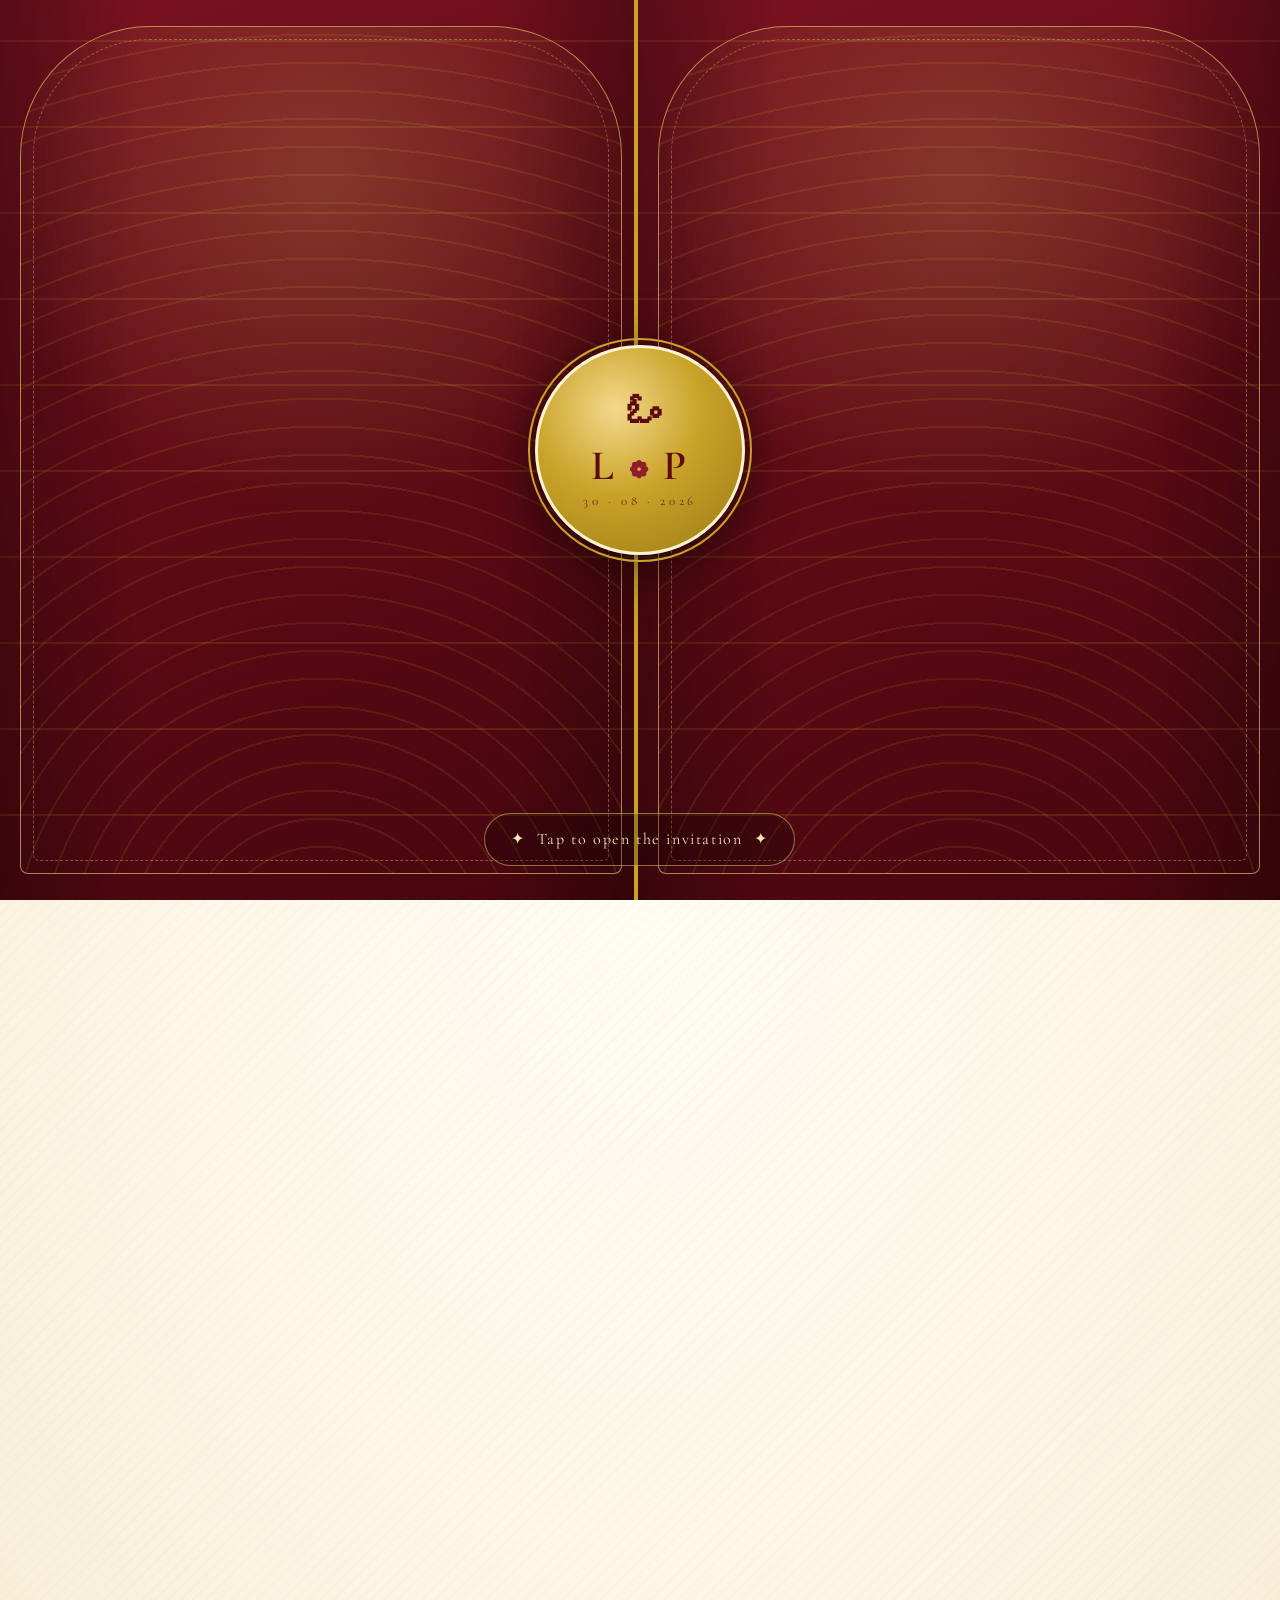
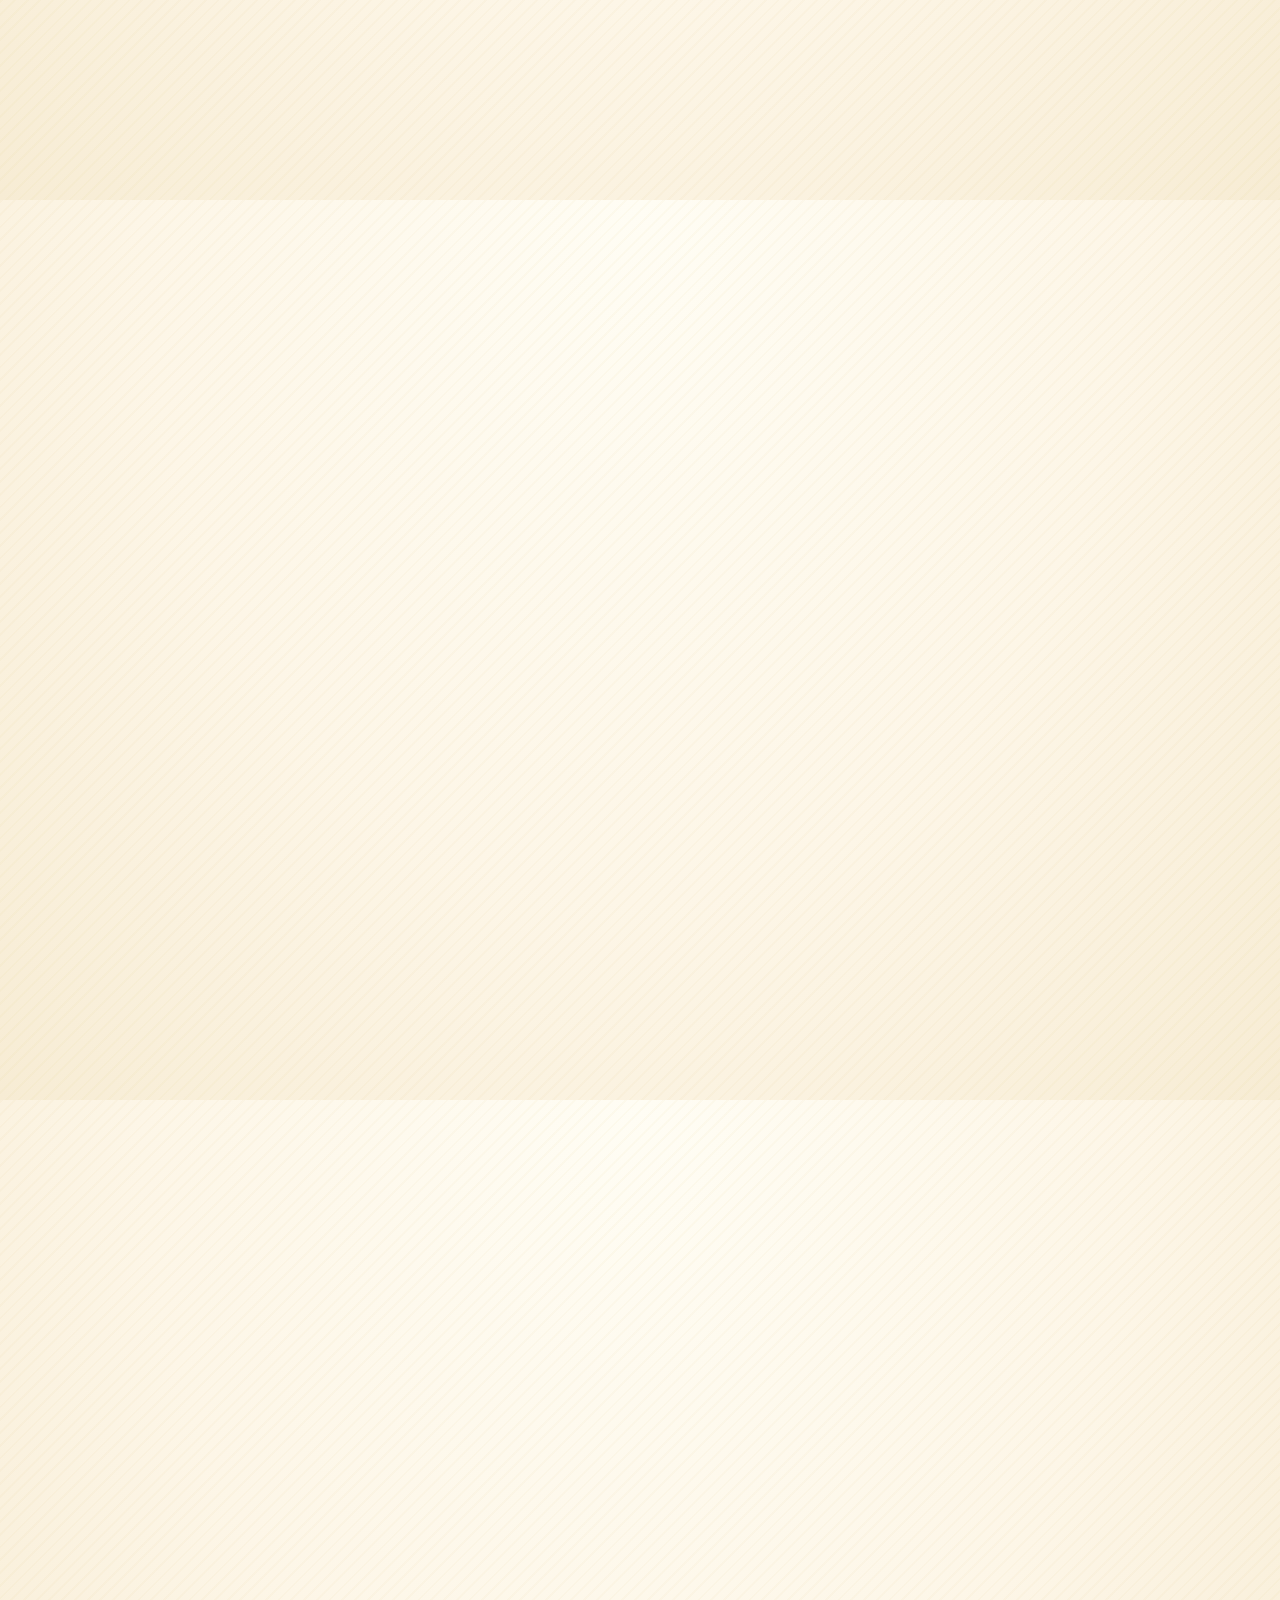
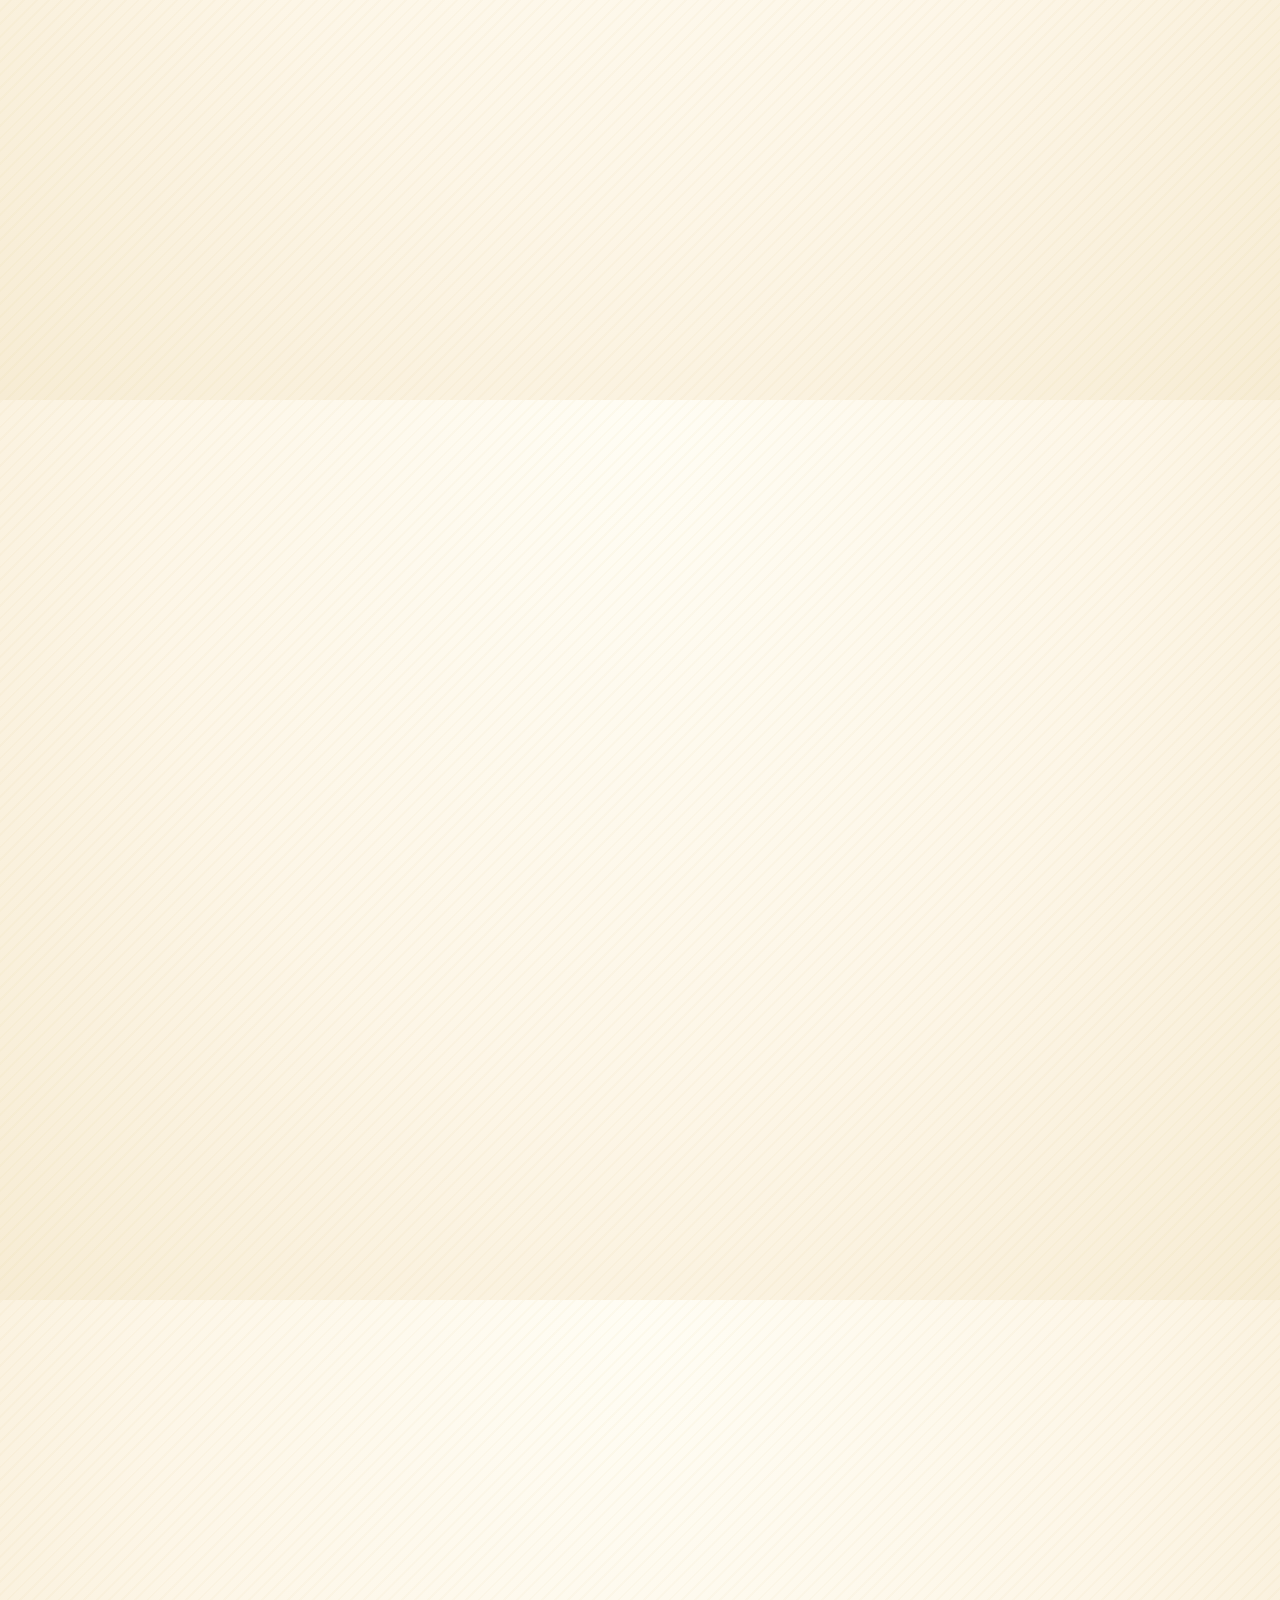
==== index.html @ d3ac7c02 "Wedding invitation site: Lavanya ♥ Prasanna Kumar (30 Aug 2026) Co-Authored-By: Claude Fable 5 <nore" ====
<!DOCTYPE html>
<html lang="en">
<head>
  <meta charset="UTF-8">
  <meta name="viewport" content="width=device-width, initial-scale=1.0, viewport-fit=cover">
  <title>Lavanya ♥ Prasanna Kumar — Wedding Invitation</title>

  <!-- ===== OPEN GRAPH (WhatsApp / social preview) — edit these ===== -->
  <meta property="og:title" content="Lavanya ♥ Prasanna Kumar — Wedding Invitation">
  <meta property="og:description" content="With great joy we invite you to our wedding — 30 August 2026. Tap to open the invitation.">
  <meta property="og:type" content="website">
  <meta property="og:url" content="https://vedavyaskota.github.io/wedding-invitation/">
  <meta property="og:image" content="https://vedavyaskota.github.io/wedding-invitation/assets/og-image.jpg">
  <meta property="og:image:type" content="image/jpeg">
  <meta property="og:image:width" content="1200">
  <meta property="og:image:height" content="630">
  <meta property="og:site_name" content="Lavanya ♥ Prasanna Kumar">
  <meta property="og:locale" content="en_IN">
  <meta name="twitter:card" content="summary_large_image">
  <meta name="twitter:title" content="Lavanya ♥ Prasanna Kumar — Wedding Invitation">
  <meta name="twitter:description" content="With great joy we invite you to our wedding — 30 August 2026. Tap to open the invitation.">
  <meta name="twitter:image" content="https://vedavyaskota.github.io/wedding-invitation/assets/og-image.jpg">
  <meta name="description" content="Telugu Hindu wedding invitation of Lavanya & Prasanna Kumar — 30 August 2026.">
  <meta name="theme-color" content="#5c0a14">
  <link rel="icon" href="data:image/svg+xml,<svg xmlns='http://www.w3.org/2000/svg' viewBox='0 0 100 100'><text y='.9em' font-size='90'>🪔</text></svg>">

  <!-- Fonts: Cormorant Garamond + Great Vibes -->
  <link rel="preconnect" href="https://fonts.googleapis.com">
  <link rel="preconnect" href="https://fonts.gstatic.com" crossorigin>
  <link href="https://fonts.googleapis.com/css2?family=Cormorant+Garamond:ital,wght@0,400;0,500;0,600;0,700;1,400&family=Great+Vibes&display=swap" rel="stylesheet">

  <link rel="stylesheet" href="style.css">
</head>
<body class="locked">

  <!-- thin double gold frame around the whole page, like a printed shubhalekha -->
  <div class="page-frame" aria-hidden="true"></div>

  <!-- ============================================================
       STAGE 1 — SEALED INVITATION (temple doors)
       ============================================================ -->
  <div id="cover" role="button" tabindex="0" aria-label="Open the invitation">
    <div class="cover-glow" aria-hidden="true"></div>
    <div class="door door-left" aria-hidden="true"><span class="door-motif"></span></div>
    <div class="door door-right" aria-hidden="true"><span class="door-motif"></span></div>
    <div class="petals" id="coverPetals" aria-hidden="true"></div>

    <div class="seal" aria-hidden="true">
      <div class="seal-ring">
        <span class="seal-om">ఓం</span>
        <span class="seal-initials">L <i>❁</i> P</span>
        <span class="seal-sub">30 · 08 · 2026</span>
      </div>
    </div>

    <p class="tap-hint"><span class="tap-pill">✦ &nbsp;Tap to open the invitation&nbsp; ✦</span></p>
  </div>

  <!-- floating music toggle -->
  <button id="musicBtn" class="music-btn" type="button" aria-label="Toggle music" hidden>
    <svg class="ic-on" viewBox="0 0 24 24" width="20" height="20" fill="currentColor" aria-hidden="true"><path d="M3 9v6h4l5 5V4L7 9H3zm13.5 3a4.5 4.5 0 0 0-2.5-4v8a4.5 4.5 0 0 0 2.5-4zM14 3.2v2.1a7 7 0 0 1 0 13.4v2.1a9 9 0 0 0 0-17.6z"/></svg>
    <svg class="ic-off" viewBox="0 0 24 24" width="20" height="20" fill="currentColor" aria-hidden="true"><path d="M3 9v6h4l5 5V4L7 9H3zm13.6 3 2.7-2.7-1.4-1.4-2.7 2.7-2.7-2.7-1.4 1.4L13.8 12l-2.7 2.7 1.4 1.4 2.7-2.7 2.7 2.7 1.4-1.4L16.6 12z"/></svg>
  </button>

  <!-- looping track (music.mp3) — a gentle tanpura-style placeholder is included;
       replace the file with your licensed nadaswaram track any time -->
  <audio id="weddingMusic" src="music.mp3" loop preload="auto"></audio>

  <!-- ============================================================
       STAGE 2 — THE INVITATION
       ============================================================ -->
  <main id="invite">

    <!-- mango-leaf toranam along the top -->
    <div class="toranam" aria-hidden="true"></div>

    <!-- ================= HERO ================= -->
    <header class="hero section" id="hero">
      <div class="petals" id="heroPetals" aria-hidden="true"></div>
      <div class="kolam kolam-tl" aria-hidden="true"></div>
      <div class="kolam kolam-tr" aria-hidden="true"></div>

      <p class="sri">‖ Shree ‖</p>
      <p class="shloka">Shuklambaradharam Vishnum Shashivarnam Chaturbhujam |
Prasanna Vadanam Dhyayet Sarva Vighnopashantaye ||</p>

      <div class="shubhalekha-badge">
        <span class="line" aria-hidden="true"></span>
        <h1>Wedding Invitation</h1>
        <span class="line" aria-hidden="true"></span>
      </div>

      <p class="invite-line">We are getting married</p>

      <div class="couple-names">
        <h2 class="name" id="brideName">Lavanya</h2>
        <div class="weds"><span aria-hidden="true">❁</span> <em>weds</em> <span aria-hidden="true">❁</span></div>
        <h2 class="name" id="groomName">Prasanna Kumar</h2>
      </div>

      <div class="date-badge">
        <span class="mango-leaf" aria-hidden="true">🥭</span>
        <p class="date-main" id="dateMain">Sunday, 30 August 2026</p>
        <p class="date-sub" id="dateSub">Muhurtham time: to be announced</p>
      </div>

      <div class="scroll-cue" aria-hidden="true">
        <span>Scroll down</span>
        <i>▾</i>
      </div>
    </header>

    <div class="divider" aria-hidden="true"><span>❁</span></div>

    <!-- ================= COUNTDOWN ================= -->
    <section class="section reveal" id="countdown-section">
      <h3 class="section-title">Countdown to the Muhurtham</h3>
      <div class="countdown-frame">
        <div class="corner c-tl"></div><div class="corner c-tr"></div>
        <div class="corner c-bl"></div><div class="corner c-br"></div>
        <div class="countdown" id="countdown" role="timer">
          <div class="cd-cell"><span class="cd-num" id="cdDays">--</span><span class="cd-label">Days</span></div>
          <span class="cd-colon">:</span>
          <div class="cd-cell"><span class="cd-num" id="cdHours">--</span><span class="cd-label">Hours</span></div>
          <span class="cd-colon">:</span>
          <div class="cd-cell"><span class="cd-num" id="cdMins">--</span><span class="cd-label">Minutes</span></div>
          <span class="cd-colon">:</span>
          <div class="cd-cell"><span class="cd-num" id="cdSecs">--</span><span class="cd-label">Seconds</span></div>
        </div>
        <p class="cd-done" id="cdDone" hidden>The auspicious moment is here! 🎉</p>
      </div>
    </section>

    <div class="divider" aria-hidden="true"><span>❁</span></div>

    <!-- ================= THE COUPLE ================= -->
    <section class="section reveal" id="couple">
      <h3 class="section-title">The Bride &amp; Groom</h3>
      <div class="couple-grid">
        <article class="person reveal">
          <div class="portrait">
            <!-- PHOTO PLACEHOLDER: drop bride photo at assets/photos/bride.jpg -->
            <img src="assets/photos/bride.jpg" alt="Bride" onerror="this.classList.add('missing')">
            <span class="ph-label">Bride's photo</span>
          </div>
          <p class="person-role">The Bride</p>
          <h4 class="person-name" id="brideFull">Chi.La.Sow. Kota Lavanya</h4>
          <p class="person-parent" id="brideParent">D/o Smt. Kota Durga Bhavani</p>
        </article>

        <div class="couple-kalash" aria-hidden="true">
          <svg viewBox="0 0 48 48" width="44" height="44" class="motif-svg"><path d="M14 21h20M16 21c-2 12 2 19 8 19s10-7 8-19M19 16c1-3 3-5 5-5s4 2 5 5" fill="none" stroke="currentColor" stroke-width="1.6" stroke-linecap="round"/><circle cx="24" cy="13" r="4" fill="none" stroke="currentColor" stroke-width="1.6"/><path d="M15 18c2-4 5-6 9-6M33 18c-2-4-5-6-9-6" fill="none" stroke="currentColor" stroke-width="1.2"/></svg>
        </div>

        <article class="person reveal">
          <div class="portrait">
            <!-- PHOTO PLACEHOLDER: drop groom photo at assets/photos/groom.jpg -->
            <img src="assets/photos/groom.jpg" alt="Groom" onerror="this.classList.add('missing')">
            <span class="ph-label">Groom's photo</span>
          </div>
          <p class="person-role">The Groom</p>
          <h4 class="person-name" id="groomFull">Chi. Prasanna Kumar</h4>
          <p class="person-parent" id="groomParent"></p>
        </article>
      </div>
    </section>

    <div class="divider" aria-hidden="true"><span>❁</span></div>

    <!-- ================= EVENTS TIMELINE ================= -->
    <section class="section reveal" id="events">
      <h3 class="section-title">Wedding Events</h3>
      <div class="timeline" id="timeline"><!-- filled by script.js from CONFIG.events --></div>
    </section>

    <div class="divider" aria-hidden="true"><span>❁</span></div>

    <!-- ================= VENUE ================= -->
    <section class="section reveal" id="venue">
      <h3 class="section-title">The Venue</h3>
      <div class="venue-card">
        <h4 id="venueName">Sri Kalyana Mandapam</h4>
        <p id="venueAddress">Address to be announced</p>
        <div class="map-wrap">
          <iframe id="mapFrame" title="Venue map" loading="lazy" referrerpolicy="no-referrer-when-downgrade" allowfullscreen></iframe>
        </div>
        <a id="directionsBtn" class="gold-btn" target="_blank" rel="noopener">
          <span>Get Directions</span> ➜
        </a>
      </div>
    </section>

    <div class="divider" aria-hidden="true"><span>❁</span></div>

    <!-- ================= GALLERY ================= -->
    <section class="section reveal" id="gallery">
      <h3 class="section-title">Our Moments</h3>
      <p class="gallery-hint">← swipe to see photos →</p>
      <div class="gallery-track" id="galleryTrack"><!-- filled by script.js --></div>
    </section>

    <div class="divider" aria-hidden="true"><span>❁</span></div>

    <!-- ================= BLESSINGS ================= -->
    <section class="section reveal" id="blessings">
      <h3 class="section-title">With the blessings of</h3>
      <ul class="blessings-list" id="blessingsList"><!-- filled by script.js --></ul>
      <p class="blessings-note">With the blessings of our family &amp; friends…</p>
    </section>

    <!-- ================= FOOTER ================= -->
    <footer class="footer reveal">
      <div class="footer-motif" aria-hidden="true">
        <svg viewBox="0 0 48 48" width="40" height="40" class="motif-svg"><path d="M24 40C14 32 8 26 8 19a8 8 0 0 1 16-2 8 8 0 0 1 16 2c0 7-6 13-16 21z" fill="none" stroke="currentColor" stroke-width="1.8"/></svg>
      </div>
      <p class="footer-quote">Your presence is our biggest gift</p>
      <p class="footer-names" id="footerNames">Lavanya ♥ Prasanna Kumar</p>
    </footer>

  </main>

  <script src="script.js"></script>
</body>
</html>
---- style.css ----
/* ============================================================
   Wedding Invitation — Lavanya ♥ Prasanna Kumar
   Palette: kumkum maroon · gold · ivory · mango-leaf green
   Fonts: Cormorant Garamond + Great Vibes
   ============================================================ */

:root {
  --maroon: #5c0a14;
  --maroon-2: #7a1220;
  --maroon-3: #8f1d2c;
  --gold: #c9a227;
  --gold-2: #e8c96a;
  --gold-3: #f6e4b3;
  --cream: #fdf6e7;
  --ivory: #fffaf0;
  --green: #2e5d3a;
  --green-2: #467a52;
  --ink: #3d1a12;

  --font-en: 'Cormorant Garamond', serif;
  --font-script: 'Great Vibes', cursive;
}

* { margin: 0; padding: 0; box-sizing: border-box; }

html { scroll-behavior: smooth; }

body {
  font-family: var(--font-en);
  color: var(--ink);
  background:
    repeating-linear-gradient(-45deg, rgba(201,162,39,.035) 0 2px, transparent 2px 9px),
    radial-gradient(ellipse at 50% 0%, #fffdf4 0%, var(--cream) 55%, #f7ecd4 100%);
  overflow-x: hidden;
  -webkit-font-smoothing: antialiased;
}
body.locked { overflow: hidden; height: 100dvh; }

/* thin double gold frame around the whole viewport */
.page-frame {
  position: fixed; inset: 7px; z-index: 60;
  pointer-events: none;
  border: 1px solid var(--gold);
  outline: 3px double var(--gold);
  outline-offset: 3px;
  opacity: 0; transition: opacity 1.2s ease .6s;
}
body.opened .page-frame { opacity: .85; }

/* ============================================================
   STAGE 1 — SEALED COVER (temple doors)
   ============================================================ */
#cover {
  position: fixed; inset: 0; z-index: 100;
  cursor: pointer;
  display: flex; align-items: center; justify-content: center;
  perspective: 1600px;
  overflow: hidden;
  -webkit-tap-highlight-color: transparent;
  transition: opacity .9s ease 1.8s; /* whole cover melts away after doors open */
}
#cover.opening { opacity: 0; pointer-events: none; }
.cover-glow {
  position: absolute; inset: 0;
  background: radial-gradient(circle at 50% 45%, #ffe9a8 0%, #eab94d 30%, var(--maroon-2) 75%);
  opacity: 0; transition: opacity 2.2s ease;
}
#cover.opening .cover-glow { opacity: 1; }
#cover .petals { z-index: 3; }

.door {
  position: absolute; top: 0; bottom: 0; width: 50.5%;
  background:
    linear-gradient(90deg, rgba(0,0,0,.28), transparent 22%, transparent 78%, rgba(0,0,0,.28)),
    repeating-linear-gradient(0deg, transparent 0 84px, rgba(201,162,39,.16) 84px 86px),
    linear-gradient(160deg, var(--maroon-2), var(--maroon) 55%, #45060e);
  transition: transform 2.3s cubic-bezier(.72,.05,.18,1);
  z-index: 2;
  will-change: transform;
  backface-visibility: hidden;
  transform: translateZ(0);
}
/* gold edge where the two door leaves meet — literal door trim */
.door-left  { left: 0;  transform-origin: left center;  border-right: 4px solid var(--gold); }
.door-right { right: 0; transform-origin: right center; border-left: 4px solid var(--gold); }

/* ornate panel drawn on each door */
.door-motif {
  position: absolute; inset: 26px 20px;
  border: 1.5px solid rgba(232,201,106,.65);
  border-radius: 130px 130px 8px 8px;
  background:
    radial-gradient(circle at 50% 18%, rgba(232,201,106,.22), transparent 45%),
    repeating-radial-gradient(circle at 50% 110%, transparent 0 26px, rgba(201,162,39,.12) 26px 28px);
}
.door-motif::before {
  content: ""; position: absolute; inset: 12px;
  border: 1px dashed rgba(232,201,106,.4);
  border-radius: 116px 116px 6px 6px;
}
/* door handles */
.door-left  .door-motif::after,
.door-right .door-motif::after {
  content: ""; position: absolute; top: 50%; width: 14px; height: 44px;
  border: 2px solid var(--gold-2); border-radius: 8px;
  background: radial-gradient(circle at 50% 30%, var(--gold-2), var(--gold));
  box-shadow: 0 3px 8px rgba(0,0,0,.45);
}
.door-left  .door-motif::after { right: 8px; }
.door-right .door-motif::after { left: 8px; }

#cover.opening .door-left  { transform: rotateY(-105deg); }
#cover.opening .door-right { transform: rotateY(105deg); }
#cover.gone { display: none; }

/* wax-seal emblem */
.seal {
  position: relative; z-index: 5;
  transition: transform 1s cubic-bezier(.55,0,.3,1), opacity .9s ease;
  filter: drop-shadow(0 10px 26px rgba(0,0,0,.5));
  animation: seal-breathe 3.2s ease-in-out infinite;
  will-change: transform, opacity;
}
@keyframes seal-breathe { 50% { transform: scale(1.035); } }
#cover.opening .seal { opacity: 0; transform: scale(.5) rotate(8deg); animation: none; }

.seal-ring {
  width: clamp(158px, 46vw, 210px); height: clamp(158px, 46vw, 210px);
  border-radius: 50%;
  background: radial-gradient(circle at 38% 30%, #f3d98b, var(--gold) 45%, #9a7a17 100%);
  border: 3px solid #fff3cf;
  outline: 2px solid var(--gold);
  outline-offset: 5px;
  display: flex; flex-direction: column; align-items: center; justify-content: center;
  gap: 2px;
  color: var(--maroon);
  text-align: center;
  position: relative;
  overflow: hidden;
}
/* slow light sweep across the seal */
.seal-ring::after {
  content: ""; position: absolute; inset: -20%;
  background: linear-gradient(115deg, transparent 38%, rgba(255,252,235,.45) 50%, transparent 62%);
  transform: translateX(-130%);
  animation: seal-shimmer 4.6s ease-in-out infinite;
  pointer-events: none;
}
@keyframes seal-shimmer {
  0%, 55% { transform: translateX(-130%); }
  85%, 100% { transform: translateX(130%); }
}
.seal-om { font-family: serif; font-size: clamp(30px, 9vw, 40px); font-weight: 700; line-height: 1.15; }
.seal-initials {
  font-family: var(--font-en);
  font-size: clamp(30px, 9vw, 42px); font-weight: 600; letter-spacing: .06em;
}
.seal-initials i { font-style: normal; font-size: .55em; vertical-align: middle; color: var(--maroon-3); }
.seal-sub { font-family: var(--font-en); font-size: 13px; letter-spacing: .28em; opacity: .8; }

.tap-hint {
  position: absolute; bottom: max(34px, env(safe-area-inset-bottom, 0px) + 30px);
  z-index: 5; text-align: center; color: var(--gold-3);
  font-size: 16px; line-height: 1.7; letter-spacing: .1em;
  padding: 0 20px;
}
.tap-pill {
  display: inline-block;
  padding: 12px 26px;
  border: 1px solid rgba(232,201,106,.55);
  border-radius: 999px;
  background: rgba(0,0,0,.22);
  animation: tap-pulse 2.4s ease-in-out infinite;
  will-change: transform, opacity;
}
@keyframes tap-pulse {
  50% { opacity: .65; transform: scale(.97); }
}
#cover.opening .tap-hint { opacity: 0; transition: opacity .4s; }

/* ============================================================
   FLOATING MUSIC TOGGLE
   ============================================================ */
.music-btn {
  position: fixed; bottom: max(18px, env(safe-area-inset-bottom)); right: 16px; z-index: 90;
  width: 46px; height: 46px; border-radius: 50%;
  border: 1.5px solid var(--gold-2);
  background: radial-gradient(circle at 35% 30%, var(--maroon-3), var(--maroon));
  color: var(--gold-2); cursor: pointer;
  display: flex; align-items: center; justify-content: center;
  box-shadow: 0 5px 16px rgba(61,26,18,.4);
}
.music-btn .ic-off { display: none; }
.music-btn.muted .ic-on { display: none; }
.music-btn.muted .ic-off { display: block; }
.music-btn:not(.muted) { animation: music-pulse 3s ease-in-out infinite; }
@keyframes music-pulse { 50% { transform: scale(1.06); } }

/* ============================================================
   STAGE 2 — PAGE STRUCTURE
   ============================================================ */
#invite {
  opacity: 0; transform: translateY(18px);
  transition: opacity 1.3s ease .4s, transform 1.3s cubic-bezier(.22,.61,.36,1) .4s;
}
body.opened #invite { opacity: 1; transform: none; }

.section { padding: 56px 20px; max-width: 680px; margin: 0 auto; text-align: center; }

.section-title {
  font-size: clamp(24px, 6.4vw, 32px);
  color: var(--maroon);
  font-weight: 700;
  letter-spacing: .04em;
  margin-bottom: 28px;
  position: relative; display: inline-block;
}
.section-title::after {
  content: ""; display: block; margin: 10px auto 0;
  width: 72px; height: 2px;
  background: linear-gradient(90deg, transparent, var(--gold), transparent);
}

/* mango-leaf toranam garland (SVG tile, repeated) */
.toranam {
  height: 56px; width: 100%;
  background-image: url("data:image/svg+xml,%3Csvg xmlns='http://www.w3.org/2000/svg' width='72' height='56' viewBox='0 0 72 56'%3E%3Cpath d='M0 6 Q18 12 36 6 T72 6' fill='none' stroke='%23c9a227' stroke-width='2.5'/%3E%3Cpath d='M18 9 q-7 14 0 26 q9-11 0-26z' fill='%232e5d3a'/%3E%3Cpath d='M36 7 q-7 15 0 28 q9-12 0-28z' fill='%23467a52'/%3E%3Cpath d='M54 9 q-7 14 0 26 q9-11 0-26z' fill='%232e5d3a'/%3E%3Ccircle cx='18' cy='40' r='3' fill='%23e8a33d'/%3E%3Ccircle cx='36' cy='42' r='3' fill='%23e8a33d'/%3E%3Ccircle cx='54' cy='40' r='3' fill='%23e8a33d'/%3E%3C/svg%3E");
  background-repeat: repeat-x;
  background-size: 72px 56px;
}

/* ornate divider between sections */
.divider {
  display: flex; align-items: center; justify-content: center; gap: 14px;
  max-width: 420px; margin: 0 auto; padding: 0 32px;
  color: var(--gold);
}
.divider::before, .divider::after {
  content: ""; flex: 1; height: 1px;
  background: linear-gradient(90deg, transparent, var(--gold));
}
.divider::after { background: linear-gradient(90deg, var(--gold), transparent); }
.divider span { font-size: 15px; }

/* scroll-reveal */
.reveal {
  opacity: 0; transform: translateY(24px);
  transition: opacity 1s cubic-bezier(.22,.61,.36,1), transform 1s cubic-bezier(.22,.61,.36,1);
}
.reveal.visible { opacity: 1; transform: none; }

/* ============================================================
   HERO
   ============================================================ */
.hero { position: relative; padding-top: 34px; padding-bottom: 64px; overflow: hidden; }

.sri { color: var(--maroon); font-weight: 700; font-size: 17px; letter-spacing: .1em; }

.shloka {
  margin-top: 14px;
  color: var(--green);
  font-size: clamp(13px, 3.6vw, 15px);
  line-height: 2;
  white-space: pre-line;
  font-style: italic;
}

.shubhalekha-badge { display: flex; align-items: center; justify-content: center; gap: 16px; margin-top: 26px; }
.shubhalekha-badge .line { flex: 0 0 44px; height: 1.5px; background: linear-gradient(90deg, transparent, var(--gold)); }
.shubhalekha-badge .line:last-child { background: linear-gradient(90deg, var(--gold), transparent); }
.shubhalekha-badge h1 {
  font-family: var(--font-script);
  font-size: clamp(34px, 9.5vw, 48px);
  color: var(--maroon);
  font-weight: 400;
}

.invite-line { margin-top: 12px; font-size: clamp(16px, 4.4vw, 19px); color: var(--maroon-3); letter-spacing: .04em; }

.couple-names { margin-top: 34px; }
.couple-names .name {
  font-family: var(--font-script);
  font-size: clamp(38px, 11vw, 58px);
  color: var(--maroon);
  font-weight: 400;
  line-height: 1.15;
  text-shadow: 0 2px 0 rgba(201,162,39,.25);
}
.weds { color: var(--gold); margin: 8px 0; font-size: 15px; letter-spacing: .2em; }
.weds em { font-style: normal; color: var(--maroon-3); font-size: 14px; }

.date-badge {
  margin: 36px auto 0; padding: 18px 26px;
  max-width: 340px;
  border: 1.5px solid var(--gold);
  border-radius: 14px;
  background: linear-gradient(160deg, #fffdf4, var(--gold-3));
  box-shadow: 0 8px 22px rgba(122,18,32,.12);
  position: relative;
}
.date-badge .mango-leaf { position: absolute; top: -14px; left: 50%; transform: translateX(-50%); font-size: 20px; filter: hue-rotate(60deg) saturate(.7); }
.date-main { font-size: clamp(18px, 5vw, 22px); font-weight: 700; color: var(--maroon); }
.date-sub { margin-top: 6px; font-size: 14px; color: var(--green); }

.scroll-cue { margin-top: 40px; color: var(--maroon-3); font-size: 13px; opacity: .75; letter-spacing: .12em; }
.scroll-cue i { display: block; font-style: normal; font-size: 18px; color: var(--gold); animation: cue-bob 1.6s ease-in-out infinite; }
@keyframes cue-bob { 50% { transform: translateY(6px); } }

/* kolam corner ornaments */
.kolam {
  position: absolute; width: 74px; height: 74px; opacity: .5;
  background-image: radial-gradient(circle, var(--maroon-3) 1.5px, transparent 2px);
  background-size: 14px 14px;
  -webkit-mask-image: radial-gradient(circle at 0 0, #000 0 55%, transparent 72%);
          mask-image: radial-gradient(circle at 0 0, #000 0 55%, transparent 72%);
}
.kolam-tl { top: 10px; left: 10px; }
.kolam-tr { top: 10px; right: 10px; transform: scaleX(-1); }

/* falling marigold petals */
.petals { position: absolute; inset: 0; pointer-events: none; overflow: hidden; }
.petal {
  position: absolute; top: -24px;
  width: 13px; height: 13px;
  background: radial-gradient(circle at 35% 30%, #ffd166, #f79824 60%, #e07b12);
  border-radius: 78% 12% 78% 12%;
  opacity: .85;
  animation: petal-fall linear infinite;
}
.petal:nth-child(even) { background: radial-gradient(circle at 35% 30%, #ffb84d, #ee8a1f 60%, #c96a10); }
@keyframes petal-fall {
  0%   { transform: translate(0, -4vh) rotate(0deg); opacity: 0; }
  8%   { opacity: .9; }
  100% { transform: translate(var(--drift, 30px), 108vh) rotate(var(--spin, 360deg)); opacity: .4; }
}
/* one-time celebratory burst on open (fixed to viewport) */
.petals.burst { position: fixed; inset: 0; z-index: 95; }

@media (prefers-reduced-motion: reduce) {
  .petal, .scroll-cue i, .seal, .seal-ring::after, .tap-pill, .music-btn { animation: none !important; }
  .reveal, #invite { transition: none; }
}

/* ============================================================
   COUNTDOWN
   ============================================================ */
.countdown-frame {
  position: relative;
  margin: 0 auto; max-width: 420px;
  padding: 30px 18px 26px;
  border: 1.5px solid var(--gold);
  outline: 1px solid var(--gold);
  outline-offset: 4px;
  border-radius: 6px;
  background: linear-gradient(170deg, var(--maroon), var(--maroon-2) 60%, #4a070f);
  box-shadow: 0 14px 30px rgba(92,10,20,.28);
}
.corner {
  position: absolute; width: 16px; height: 16px;
  border: 2px solid var(--gold-2);
}
.c-tl { top: -9px; left: -9px; border-right: none; border-bottom: none; }
.c-tr { top: -9px; right: -9px; border-left: none; border-bottom: none; }
.c-bl { bottom: -9px; left: -9px; border-right: none; border-top: none; }
.c-br { bottom: -9px; right: -9px; border-left: none; border-top: none; }

.countdown { display: flex; align-items: flex-start; justify-content: center; gap: 6px; }
.cd-cell { display: flex; flex-direction: column; align-items: center; min-width: 58px; }
.cd-num {
  font-family: var(--font-en);
  font-size: clamp(30px, 8.5vw, 40px);
  font-weight: 600; color: var(--gold-2);
  font-variant-numeric: tabular-nums;
  line-height: 1.1;
}
.cd-label { margin-top: 4px; font-size: 12px; color: var(--gold-3); opacity: .85; letter-spacing: .14em; text-transform: uppercase; }
.cd-colon { color: var(--gold); font-size: 26px; line-height: 1.4; font-family: var(--font-en); }
.cd-done { margin-top: 14px; color: var(--gold-2); font-size: 18px; }

/* ============================================================
   COUPLE
   ============================================================ */
.couple-grid { display: flex; flex-direction: column; align-items: center; gap: 26px; }
.couple-kalash { color: var(--gold); opacity: .9; }
.motif-svg { color: var(--gold); }

.person { max-width: 320px; }
.portrait {
  position: relative;
  width: min(240px, 68vw); aspect-ratio: 4 / 5;
  margin: 0 auto 16px;
  border-radius: 130px 130px 10px 10px;
  border: 2px solid var(--gold);
  outline: 1px solid var(--gold);
  outline-offset: 5px;
  overflow: hidden;
  background:
    radial-gradient(circle at 50% 30%, #fff8e2, var(--gold-3)),
    var(--cream);
  box-shadow: 0 12px 26px rgba(92,10,20,.18);
}
.portrait img { width: 100%; height: 100%; object-fit: cover; display: block; }
.portrait img.missing { display: none; }
.ph-label {
  position: absolute; inset: 0;
  display: flex; align-items: center; justify-content: center;
  color: var(--maroon-3); font-size: 15px; opacity: .75;
  z-index: -1; /* sits behind the img; shows only when img is missing */
}
.portrait:has(img.missing) .ph-label, .portrait img.missing + .ph-label { z-index: 0; }

.person-role { color: var(--green); font-size: 14px; letter-spacing: .18em; text-transform: uppercase; }
.person-name { margin-top: 6px; font-size: clamp(22px, 6vw, 27px); color: var(--maroon); font-weight: 700; }
.person-parent { margin-top: 8px; font-size: 15px; line-height: 1.8; color: var(--ink); opacity: .85; }

/* ============================================================
   EVENTS TIMELINE
   ============================================================ */
.timeline { position: relative; text-align: left; max-width: 460px; margin: 0 auto; padding-left: 6px; }
.timeline::before {
  content: ""; position: absolute; top: 8px; bottom: 8px; left: 27px;
  width: 2px;
  background: linear-gradient(180deg, transparent, var(--gold) 8%, var(--gold) 92%, transparent);
}
.tl-item { position: relative; display: flex; gap: 18px; padding: 0 0 34px 0; }
.tl-item:last-child { padding-bottom: 0; }
.tl-icon {
  flex: 0 0 44px; width: 44px; height: 44px;
  border-radius: 50%;
  background: radial-gradient(circle at 35% 30%, var(--maroon-3), var(--maroon));
  border: 1.5px solid var(--gold-2);
  display: flex; align-items: center; justify-content: center;
  color: var(--gold-2);
  z-index: 1;
  box-shadow: 0 4px 12px rgba(92,10,20,.3);
}
.tl-icon svg { width: 26px; height: 26px; }
.tl-body { padding-top: 2px; }
.tl-name { font-size: clamp(19px, 5vw, 22px); color: var(--maroon); font-weight: 700; }
.tl-meta { margin-top: 5px; font-size: 14.5px; line-height: 1.8; color: var(--ink); opacity: .88; }
.tl-meta .tl-lagnam { color: var(--green); font-weight: 600; }

/* ============================================================
   VENUE
   ============================================================ */
.venue-card {
  border: 1.5px solid var(--gold);
  border-radius: 16px;
  padding: 26px 18px;
  background: linear-gradient(170deg, #fffdf4, var(--cream));
  box-shadow: 0 10px 26px rgba(92,10,20,.1);
}
.venue-card h4 { font-size: clamp(20px, 5.6vw, 25px); color: var(--maroon); }
.venue-card > p { margin-top: 8px; font-size: 15px; line-height: 1.8; opacity: .85; }
.map-wrap {
  margin: 18px 0;
  border: 1.5px solid var(--gold);
  border-radius: 12px; overflow: hidden;
  aspect-ratio: 4 / 3;
}
.map-wrap iframe { width: 100%; height: 100%; border: 0; display: block; }

.gold-btn {
  display: inline-block;
  padding: 12px 30px;
  border-radius: 999px;
  background: linear-gradient(160deg, var(--gold-2), var(--gold));
  color: var(--maroon); font-weight: 700; font-size: 16px;
  text-decoration: none;
  border: 1px solid #fff3cf;
  outline: 1.5px solid var(--gold);
  outline-offset: 2px;
  box-shadow: 0 6px 16px rgba(201,162,39,.4);
  transition: transform .2s ease;
}
.gold-btn:active { transform: scale(.96); }

/* ============================================================
   GALLERY
   ============================================================ */
.gallery-hint { font-size: 13px; color: var(--maroon-3); opacity: .7; margin-bottom: 16px; font-style: italic; }
.gallery-track {
  display: flex; gap: 14px;
  overflow-x: auto;
  scroll-snap-type: x mandatory;
  padding: 6px 4px 18px;
  -webkit-overflow-scrolling: touch;
}
.gallery-track::-webkit-scrollbar { height: 5px; }
.gallery-track::-webkit-scrollbar-thumb { background: var(--gold); border-radius: 4px; }
.g-item {
  position: relative;
  flex: 0 0 min(240px, 70vw);
  aspect-ratio: 3 / 4;
  scroll-snap-align: center;
  border-radius: 12px;
  border: 1.5px solid var(--gold);
  overflow: hidden;
  background:
    radial-gradient(circle at 50% 35%, #fff8e2, var(--gold-3));
  display: flex; align-items: center; justify-content: center;
}
.g-item img { position: absolute; inset: 0; width: 100%; height: 100%; object-fit: cover; }
.g-item img.missing { display: none; }
.g-ph { color: var(--maroon-3); opacity: .7; font-size: 14px; text-align: center; padding: 10px; }

/* ============================================================
   BLESSINGS + FOOTER
   ============================================================ */
.blessings-list { list-style: none; }
.blessings-list li {
  font-size: clamp(16px, 4.4vw, 18px);
  line-height: 2.2;
  color: var(--ink);
}
.blessings-list li::before { content: "❁ "; color: var(--gold); font-size: .8em; }
.blessings-note { margin-top: 18px; color: var(--green); font-size: 15px; font-style: italic; }

.footer {
  margin-top: 20px;
  padding: 56px 20px calc(56px + env(safe-area-inset-bottom));
  text-align: center;
  background: linear-gradient(180deg, transparent, rgba(122,18,32,.06)),
              linear-gradient(0deg, var(--maroon), var(--maroon-2));
  color: var(--gold-3);
}
.footer-motif { color: var(--gold-2); margin-bottom: 14px; }
.footer-quote { font-size: clamp(20px, 5.6vw, 26px); color: var(--gold-2); font-weight: 700; }
.footer-names { margin-top: 22px; font-family: var(--font-script); font-size: 26px; letter-spacing: .06em; }

/* ============================================================
   WIDER SCREENS
   ============================================================ */
@media (min-width: 640px) {
  .couple-grid { flex-direction: row; justify-content: center; align-items: flex-start; }
  .couple-kalash { align-self: center; }
  .section { padding: 72px 24px; }
}
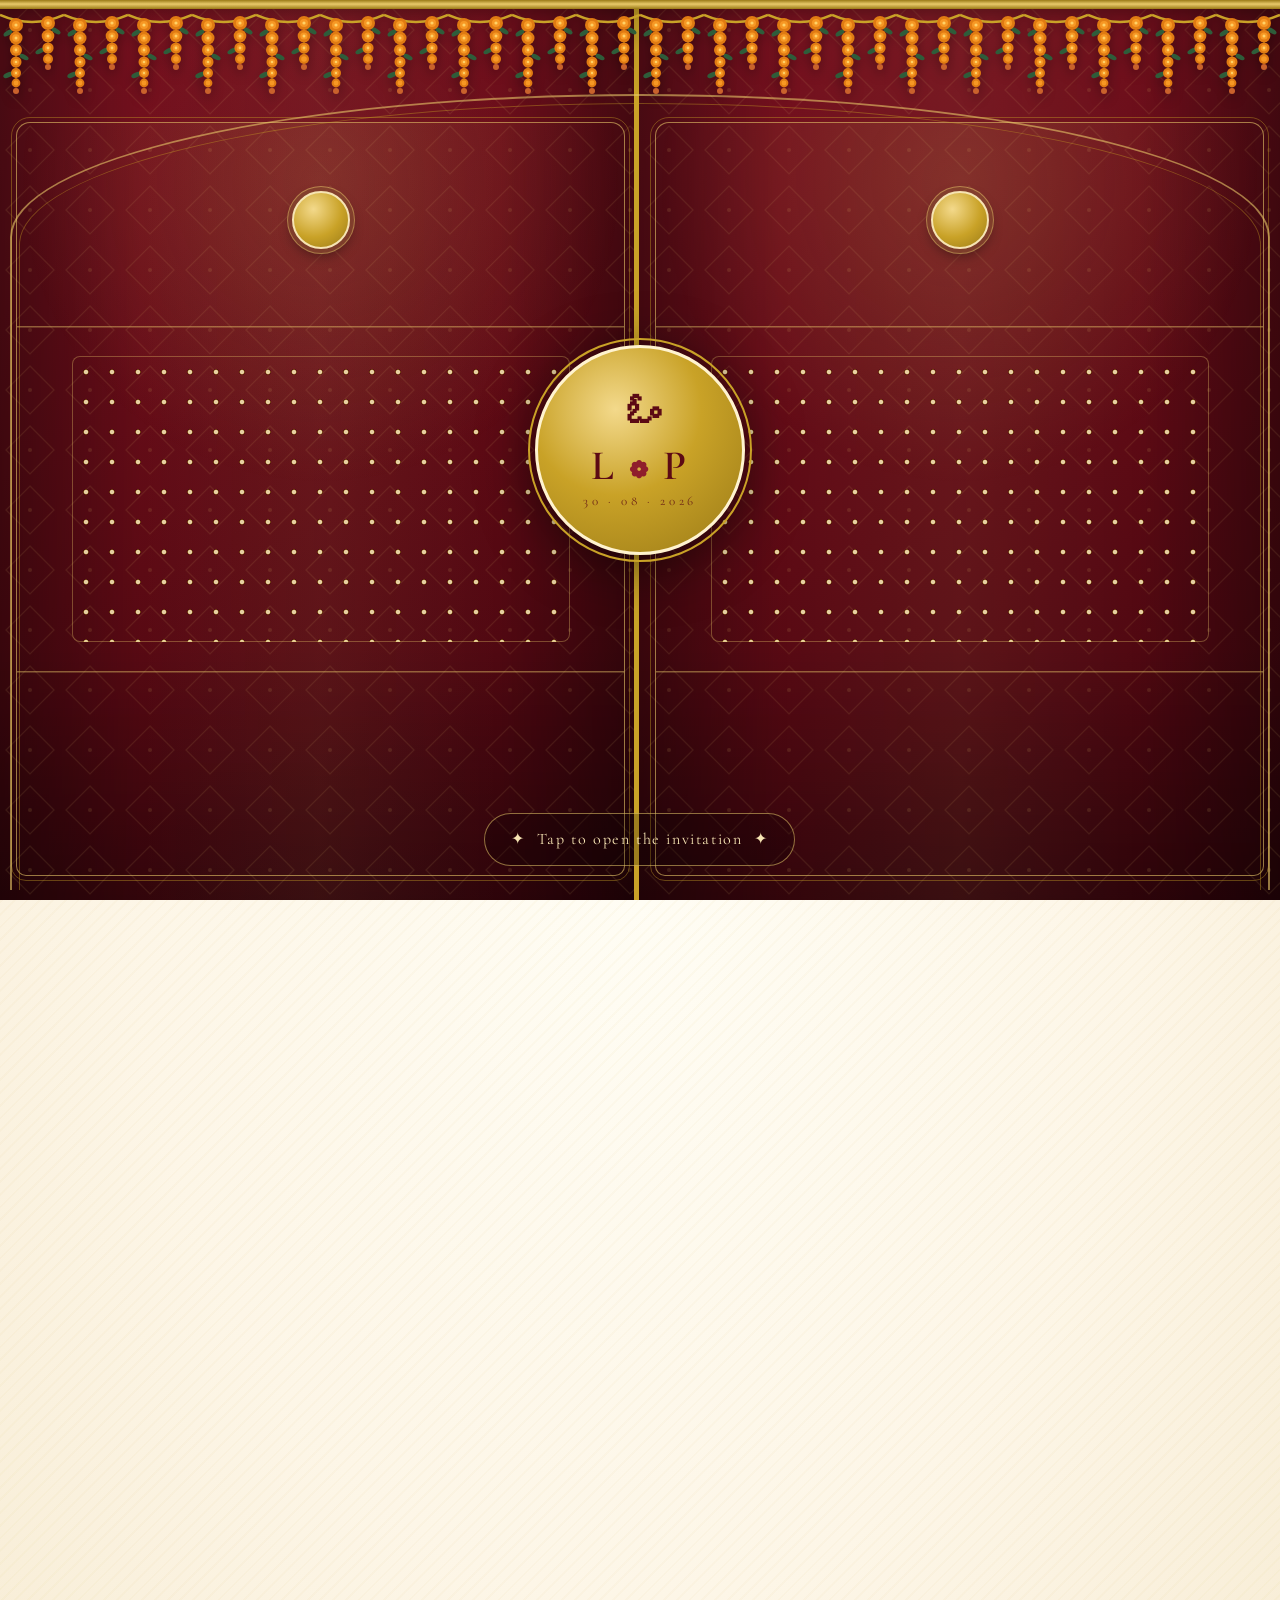
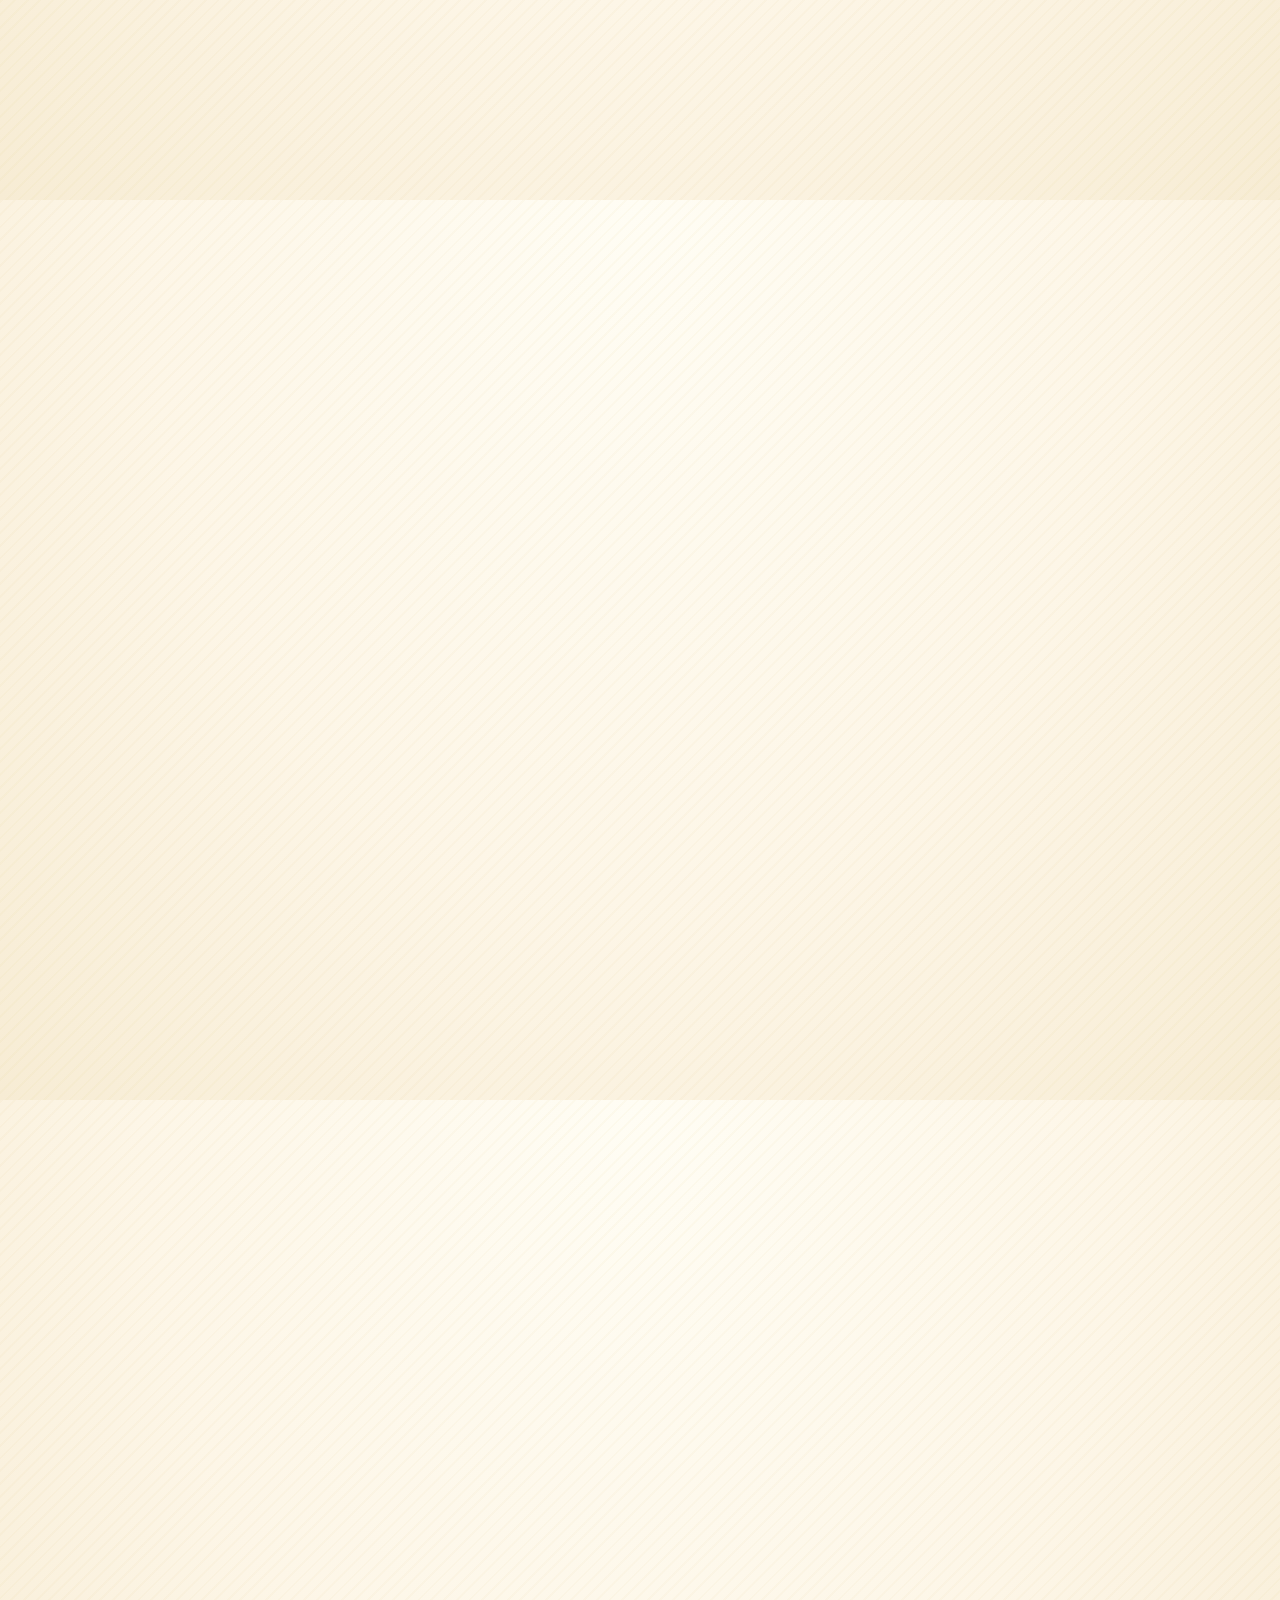
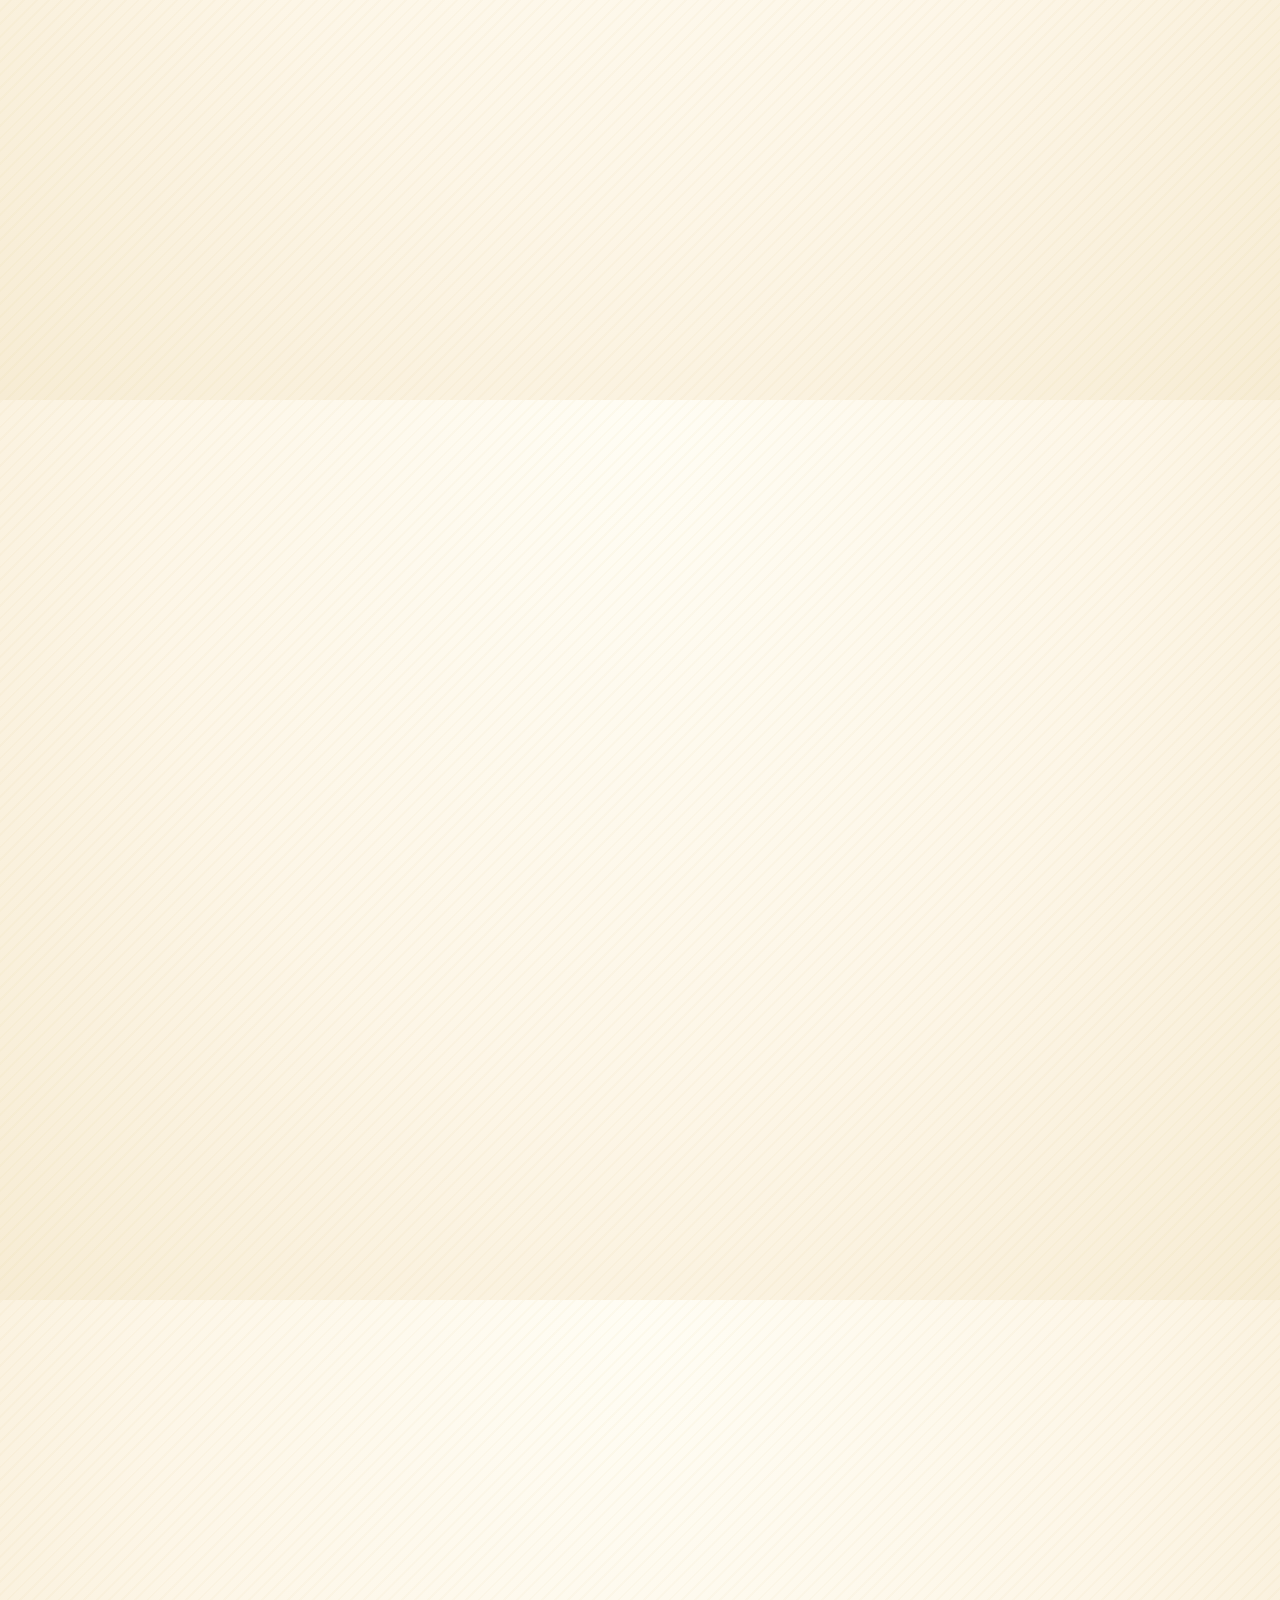
==== commit 0d9ff944: "Royal palace-door cover: golden archway, toranam garland, paneled doors; remove cover petals Co-Auth" ====
--- a/index.html
+++ b/index.html
@@ -43,7 +43,8 @@
     <div class="cover-glow" aria-hidden="true"></div>
     <div class="door door-left" aria-hidden="true"><span class="door-motif"></span></div>
     <div class="door door-right" aria-hidden="true"><span class="door-motif"></span></div>
-    <div class="petals" id="coverPetals" aria-hidden="true"></div>
+    <div class="cover-toranam" aria-hidden="true"></div>
+    <div class="cover-arch" aria-hidden="true"></div>
 
     <div class="seal" aria-hidden="true">
       <div class="seal-ring">
--- a/style.css
+++ b/style.css
@@ -66,14 +66,28 @@
   opacity: 0; transition: opacity 2.2s ease;
 }
 #cover.opening .cover-glow { opacity: 1; }
-#cover .petals { z-index: 3; }
+
+/* static marigold toranam garland hanging over the doorway */
+.cover-toranam {
+  position: absolute; top: 0; left: 0; right: 0; height: 104px;
+  z-index: 4; pointer-events: none;
+  background-image:
+    linear-gradient(180deg, #9a7a17, #e8c96a 45%, #9a7a17),
+    url("data:image/svg+xml,%3Csvg xmlns='http://www.w3.org/2000/svg' width='64' height='96' viewBox='0 0 64 96'%3E%3Cpath d='M0 8 Q32 22 64 8' fill='none' stroke='%23c9a227' stroke-width='2.5'/%3E%3Cline x1='16' y1='14' x2='16' y2='80' stroke='%239a7a17' stroke-width='1.4'/%3E%3Cline x1='48' y1='12' x2='48' y2='56' stroke='%239a7a17' stroke-width='1.4'/%3E%3Cellipse cx='8' cy='26' rx='5' ry='2.4' fill='%232e5d3a' transform='rotate(-32 8 26)'/%3E%3Cellipse cx='24' cy='50' rx='5' ry='2.4' fill='%232e5d3a' transform='rotate(28 24 50)'/%3E%3Cellipse cx='8' cy='68' rx='5' ry='2.4' fill='%232e5d3a' transform='rotate(-24 8 68)'/%3E%3Cellipse cx='56' cy='24' rx='5' ry='2.4' fill='%232e5d3a' transform='rotate(30 56 24)'/%3E%3Cellipse cx='40' cy='44' rx='5' ry='2.4' fill='%232e5d3a' transform='rotate(-28 40 44)'/%3E%3Ccircle cx='16' cy='18' r='7' fill='%23e07b12'/%3E%3Ccircle cx='16' cy='18' r='4' fill='%23f79824'/%3E%3Ccircle cx='16' cy='18' r='1.6' fill='%23ffd166'/%3E%3Ccircle cx='16' cy='31' r='6.5' fill='%23e07b12'/%3E%3Ccircle cx='16' cy='31' r='3.7' fill='%23f79824'/%3E%3Ccircle cx='16' cy='31' r='1.5' fill='%23ffd166'/%3E%3Ccircle cx='16' cy='43' r='6' fill='%23e07b12'/%3E%3Ccircle cx='16' cy='43' r='3.4' fill='%23f79824'/%3E%3Ccircle cx='16' cy='43' r='1.4' fill='%23ffd166'/%3E%3Ccircle cx='16' cy='55' r='5.5' fill='%23e07b12'/%3E%3Ccircle cx='16' cy='55' r='3.1' fill='%23f79824'/%3E%3Ccircle cx='16' cy='55' r='1.3' fill='%23ffd166'/%3E%3Ccircle cx='16' cy='66' r='5' fill='%23e07b12'/%3E%3Ccircle cx='16' cy='66' r='2.8' fill='%23f79824'/%3E%3Ccircle cx='16' cy='66' r='1.2' fill='%23ffd166'/%3E%3Ccircle cx='16' cy='76' r='4.4' fill='%23e07b12'/%3E%3Ccircle cx='16' cy='76' r='2.4' fill='%23f79824'/%3E%3Ccircle cx='16' cy='84' r='3' fill='%23c9622c'/%3E%3Ccircle cx='48' cy='16' r='7' fill='%23e07b12'/%3E%3Ccircle cx='48' cy='16' r='4' fill='%23f79824'/%3E%3Ccircle cx='48' cy='16' r='1.6' fill='%23ffd166'/%3E%3Ccircle cx='48' cy='29' r='6.3' fill='%23e07b12'/%3E%3Ccircle cx='48' cy='29' r='3.6' fill='%23f79824'/%3E%3Ccircle cx='48' cy='29' r='1.5' fill='%23ffd166'/%3E%3Ccircle cx='48' cy='41' r='5.6' fill='%23e07b12'/%3E%3Ccircle cx='48' cy='41' r='3.2' fill='%23f79824'/%3E%3Ccircle cx='48' cy='41' r='1.4' fill='%23ffd166'/%3E%3Ccircle cx='48' cy='52' r='5' fill='%23e07b12'/%3E%3Ccircle cx='48' cy='52' r='2.8' fill='%23f79824'/%3E%3Ccircle cx='48' cy='60' r='3' fill='%23c9622c'/%3E%3C/svg%3E");
+  background-repeat: no-repeat, repeat-x;
+  background-size: 100% 9px, 64px 96px;
+  background-position: top center, 0 7px;
+  filter: drop-shadow(0 4px 6px rgba(0,0,0,.35));
+}
 
 .door {
   position: absolute; top: 0; bottom: 0; width: 50.5%;
   background:
-    linear-gradient(90deg, rgba(0,0,0,.28), transparent 22%, transparent 78%, rgba(0,0,0,.28)),
-    repeating-linear-gradient(0deg, transparent 0 84px, rgba(201,162,39,.16) 84px 86px),
-    linear-gradient(160deg, var(--maroon-2), var(--maroon) 55%, #45060e);
+    url("data:image/svg+xml,%3Csvg xmlns='http://www.w3.org/2000/svg' width='60' height='60' viewBox='0 0 60 60'%3E%3Cpath d='M30 6 54 30 30 54 6 30Z' fill='none' stroke='%23e8c96a' stroke-opacity='.10' stroke-width='1.2'/%3E%3Ccircle cx='30' cy='30' r='2' fill='%23e8c96a' fill-opacity='.12'/%3E%3C/svg%3E"),
+    linear-gradient(90deg, rgba(0,0,0,.38), transparent 22%, rgba(255,225,150,.05) 50%, transparent 78%, rgba(0,0,0,.38)),
+    linear-gradient(180deg, transparent 72%, rgba(0,0,0,.32)),
+    linear-gradient(160deg, var(--maroon-2), var(--maroon) 55%, #3f050d);
+  background-size: 60px 60px, auto, auto, auto;
   transition: transform 2.3s cubic-bezier(.72,.05,.18,1);
   z-index: 2;
   will-change: transform;
@@ -81,33 +95,61 @@
   transform: translateZ(0);
 }
 /* gold edge where the two door leaves meet — literal door trim */
-.door-left  { left: 0;  transform-origin: left center;  border-right: 4px solid var(--gold); }
-.door-right { right: 0; transform-origin: right center; border-left: 4px solid var(--gold); }
-
-/* ornate panel drawn on each door */
+.door-left  { left: 0;  transform-origin: left center;  border-right: 5px solid var(--gold); }
+.door-right { right: 0; transform-origin: right center; border-left: 5px solid var(--gold); }
+
+/* golden doorway arch framing both door leaves */
+.cover-arch {
+  position: absolute; inset: 94px 10px 10px; z-index: 3; pointer-events: none;
+  border: 2px solid rgba(232,201,106,.6);
+  border-bottom: none;
+  border-top-left-radius: 50% 18%;
+  border-top-right-radius: 50% 18%;
+}
+.cover-arch::before {
+  content: ""; position: absolute; inset: 7px 7px 0;
+  border: 1px solid rgba(201,162,39,.4);
+  border-bottom: none;
+  border-top-left-radius: 50% 18%;
+  border-top-right-radius: 50% 18%;
+}
+
+/* paneled door leaf: top medallion panel, studded middle band, calm base */
 .door-motif {
-  position: absolute; inset: 26px 20px;
-  border: 1.5px solid rgba(232,201,106,.65);
-  border-radius: 130px 130px 8px 8px;
-  background:
-    radial-gradient(circle at 50% 18%, rgba(232,201,106,.22), transparent 45%),
-    repeating-radial-gradient(circle at 50% 110%, transparent 0 26px, rgba(201,162,39,.12) 26px 28px);
-}
+  position: absolute; inset: 122px 16px 24px;
+  border: 1.5px solid rgba(232,201,106,.6);
+  outline: 1px solid rgba(201,162,39,.4);
+  outline-offset: 4px;
+  border-radius: 14px 14px 10px 10px;
+  background-image:
+    radial-gradient(circle at 50% 8%, rgba(232,201,106,.14), transparent 40%),
+    linear-gradient(rgba(232,201,106,.45), rgba(232,201,106,.45)),
+    linear-gradient(rgba(232,201,106,.45), rgba(232,201,106,.45));
+  background-repeat: no-repeat;
+  background-size: auto, 100% 1.5px, 100% 1.5px;
+  background-position: 0 0, 0 27%, 0 73%;
+}
+/* lotus medallion boss in the top panel */
 .door-motif::before {
-  content: ""; position: absolute; inset: 12px;
-  border: 1px dashed rgba(232,201,106,.4);
-  border-radius: 116px 116px 6px 6px;
-}
-/* door handles */
-.door-left  .door-motif::after,
-.door-right .door-motif::after {
-  content: ""; position: absolute; top: 50%; width: 14px; height: 44px;
-  border: 2px solid var(--gold-2); border-radius: 8px;
-  background: radial-gradient(circle at 50% 30%, var(--gold-2), var(--gold));
-  box-shadow: 0 3px 8px rgba(0,0,0,.45);
-}
-.door-left  .door-motif::after { right: 8px; }
-.door-right .door-motif::after { left: 8px; }
+  content: ""; position: absolute; top: 9%; left: 50%; width: 54px; height: 54px;
+  transform: translateX(-50%);
+  border-radius: 50%;
+  background: radial-gradient(circle at 36% 30%, #f3d98b, var(--gold) 55%, #9a7a17);
+  border: 2px solid var(--gold-3);
+  box-shadow:
+    0 0 0 4px rgba(92,10,20,.55),
+    0 0 0 5px rgba(232,201,106,.55),
+    0 6px 14px rgba(0,0,0,.45);
+}
+/* middle band of brass bosses, like temple doors */
+.door-motif::after {
+  content: ""; position: absolute; left: 9%; right: 9%; top: 31%; bottom: 31%;
+  border: 1px solid rgba(232,201,106,.35);
+  border-radius: 8px;
+  background-image:
+    radial-gradient(circle at 13px 15px, rgba(246,228,179,.9) 0 1.9px, rgba(154,122,23,.9) 2.3px, rgba(60,6,12,.5) 2.8px, transparent 3.4px);
+  background-size: 26px 30px;
+}
 
 #cover.opening .door-left  { transform: rotateY(-105deg); }
 #cover.opening .door-right { transform: rotateY(105deg); }
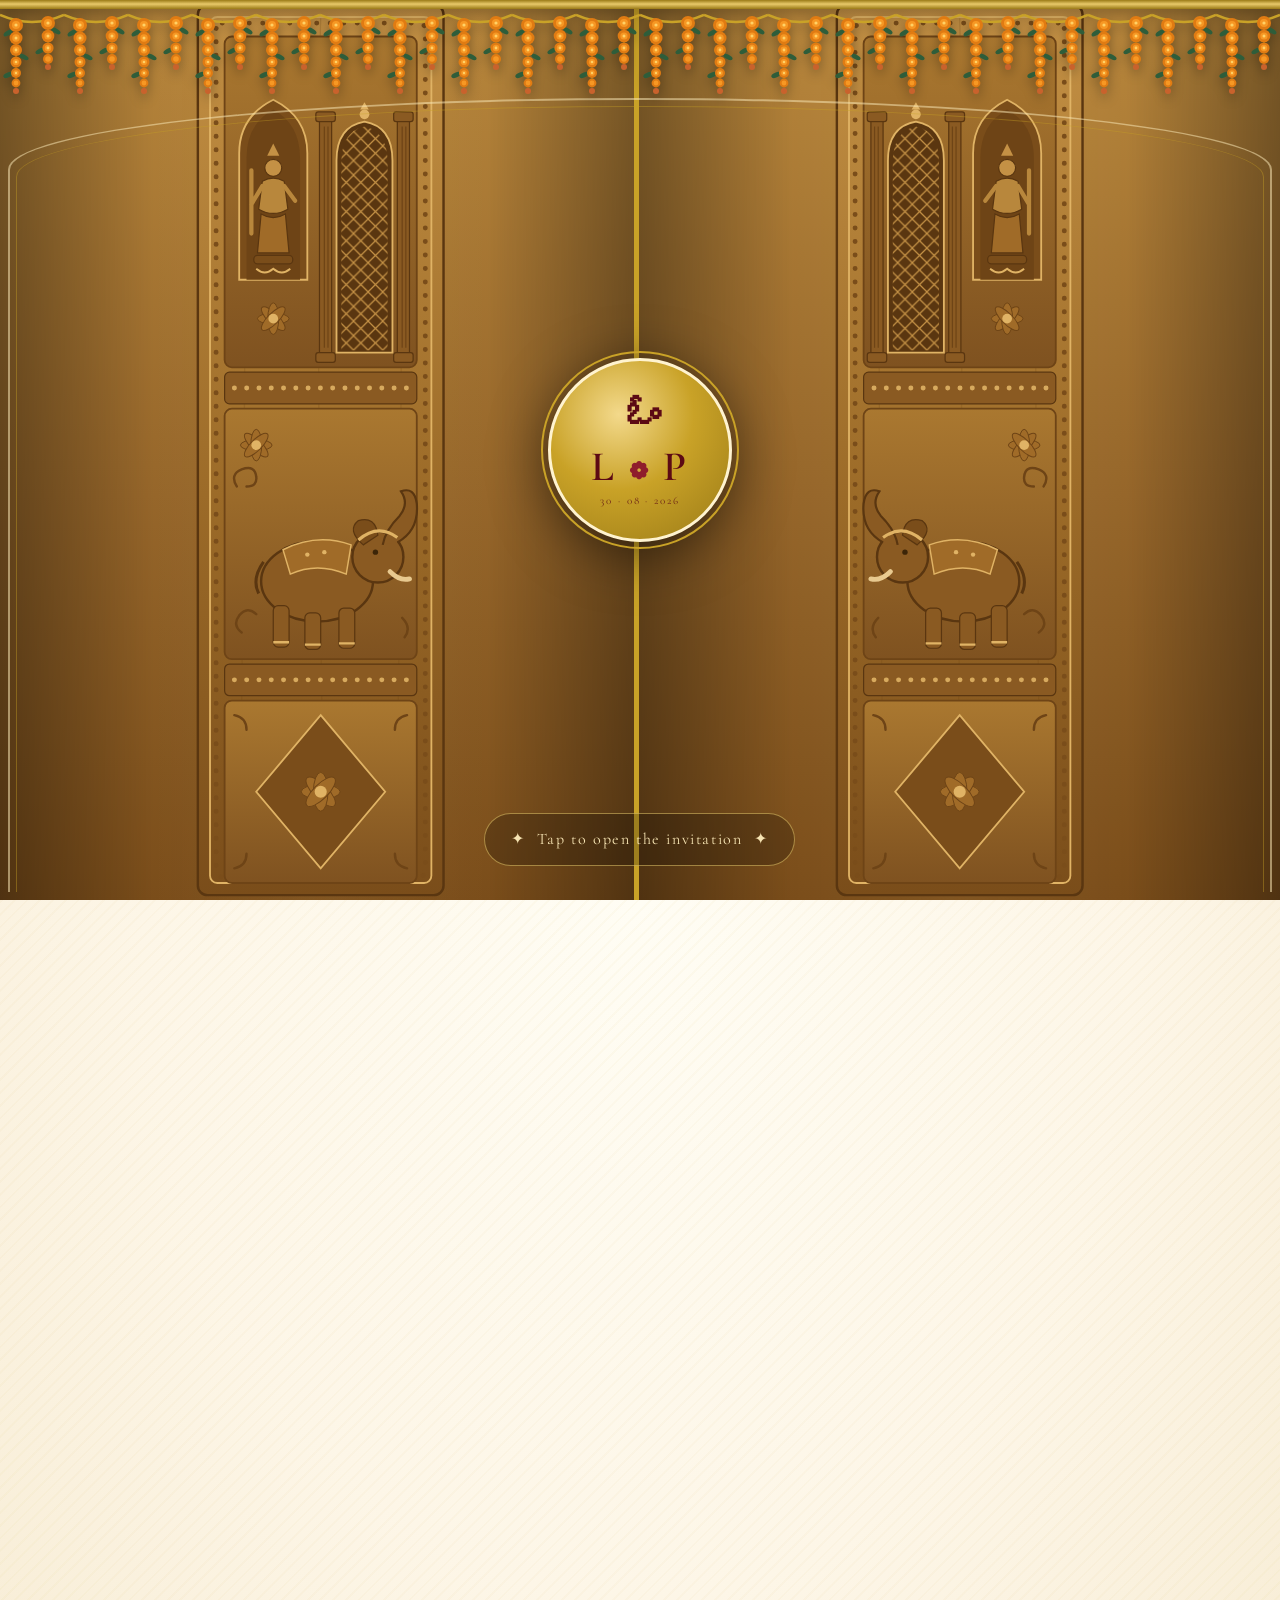
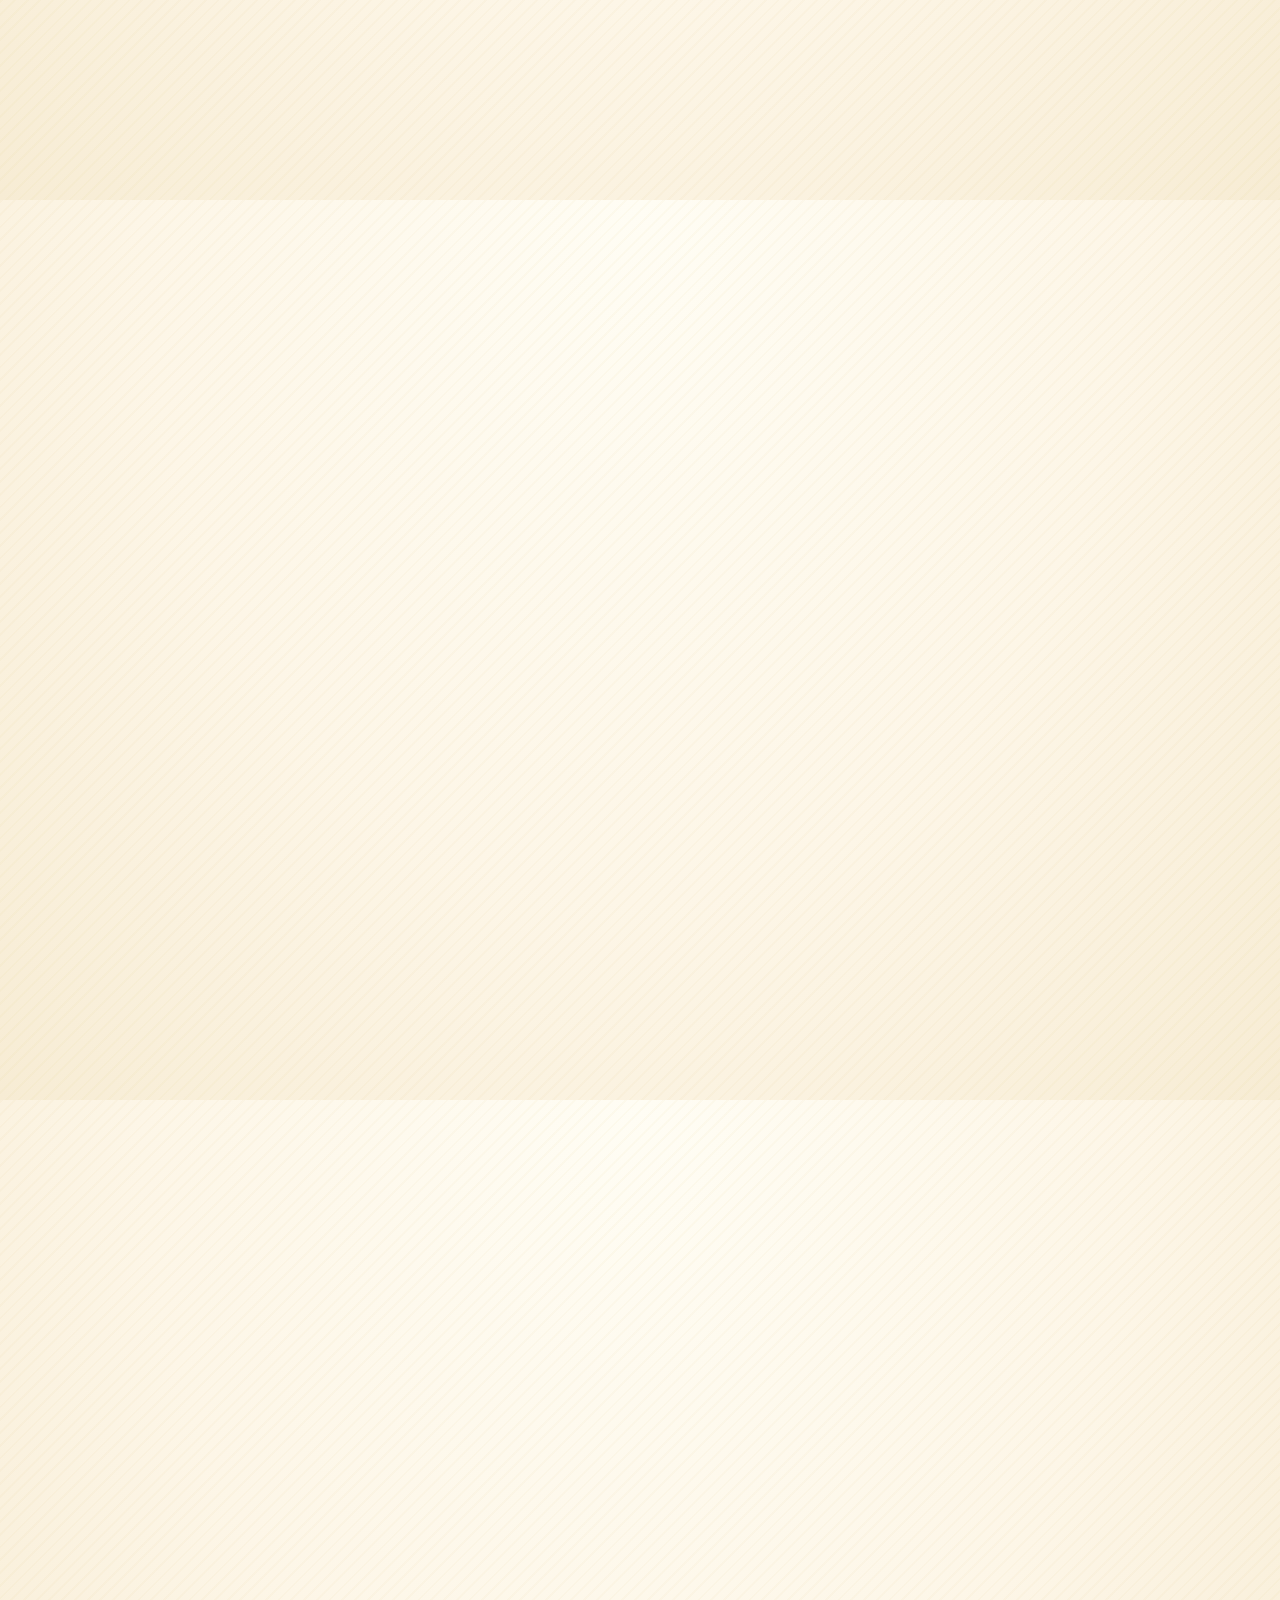
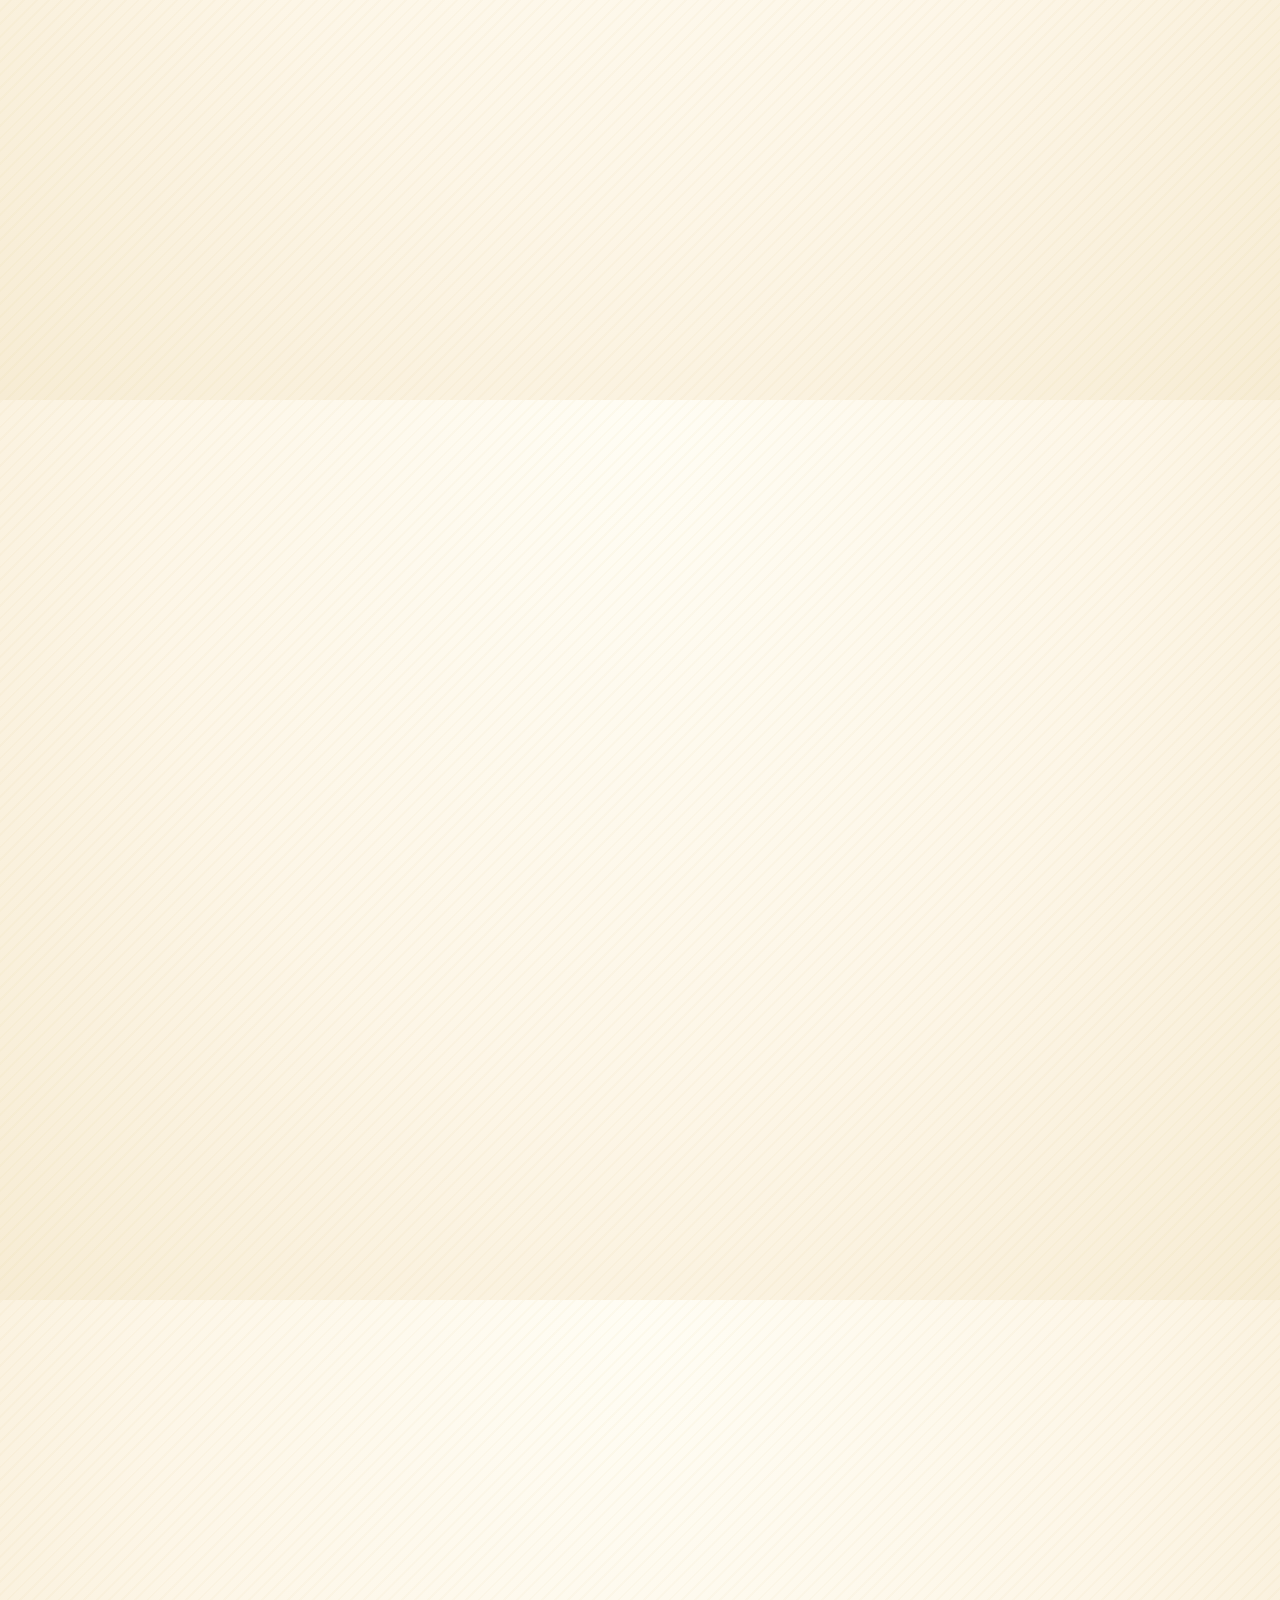
==== commit b94c98c9: "Carved temple-door cover (deity niches, jaali, elephants), cinematic opening, scroll-restore fix Co-" ====
--- a/index.html
+++ b/index.html
@@ -29,9 +29,113 @@
   <link rel="preconnect" href="https://fonts.gstatic.com" crossorigin>
   <link href="https://fonts.googleapis.com/css2?family=Cormorant+Garamond:ital,wght@0,400;0,500;0,600;0,700;1,400&family=Great+Vibes&display=swap" rel="stylesheet">
 
-  <link rel="stylesheet" href="style.css">
+  <link rel="stylesheet" href="style.css?v=4">
 </head>
 <body class="locked">
+
+  <!-- shared carved-door artwork (one leaf; right door mirrors it) -->
+  <svg width="0" height="0" style="position:absolute" aria-hidden="true">
+    <defs>
+      <linearGradient id="wood" x1="0" y1="0" x2="0" y2="1">
+        <stop offset="0" stop-color="#c49145"/>
+        <stop offset=".55" stop-color="#9c6b28"/>
+        <stop offset="1" stop-color="#7a4d1a"/>
+      </linearGradient>
+      <linearGradient id="woodPanel" x1="0" y1="0" x2="0" y2="1">
+        <stop offset="0" stop-color="#aa7830"/>
+        <stop offset="1" stop-color="#7f5220"/>
+      </linearGradient>
+      <pattern id="lattice" width="12" height="12" patternUnits="userSpaceOnUse">
+        <path d="M0 0 L12 12 M12 0 L0 12" stroke="#c49145" stroke-width="1"/>
+      </pattern>
+      <g id="leafArt">
+        <!-- door plate + frames -->
+        <rect x="4" y="4" width="202" height="732" rx="8" fill="url(#wood)" stroke="#5a3610" stroke-width="2"/>
+        <path d="M40 20 q6 180 -2 700 M105 15 q-5 200 3 710 M170 22 q4 190 -3 700" stroke="#6e4416" stroke-width="1" fill="none" opacity=".22"/>
+        <rect x="14" y="14" width="182" height="712" rx="6" fill="none" stroke="#e0b365" stroke-width="1.5"/>
+        <rect x="19" y="19" width="172" height="702" rx="5" fill="none" stroke="#7a4d1a" stroke-width="4" stroke-dasharray="0.1 11" stroke-linecap="round"/>
+
+        <!-- ===== TOP PANEL: deity niche + pillars + jaali window ===== -->
+        <rect x="26" y="30" width="158" height="272" rx="6" fill="url(#woodPanel)" stroke="#6e4416" stroke-width="1.5"/>
+        <path d="M38 230 V126 Q38 96 66 82 Q94 96 94 126 V230 Z" fill="#7a4d1a" stroke="#e0b365" stroke-width="1.5"/>
+        <path d="M44 230 V130 Q44 102 66 90 Q88 102 88 130 V230 Z" fill="#6e4416"/>
+        <path d="M66 118 l5 10 h-10 z" fill="#c49145"/>
+        <circle cx="66" cy="138" r="7" fill="#c49145" stroke="#5a3610"/>
+        <path d="M57 149 Q66 144 75 149 L78 172 Q66 179 54 172 Z" fill="#b8873c" stroke="#5a3610"/>
+        <path d="M57 153 L48 168 M48 140 V192" stroke="#b8873c" stroke-width="3.5" fill="none" stroke-linecap="round"/>
+        <path d="M75 153 L84 165" stroke="#b8873c" stroke-width="3.5" stroke-linecap="round"/>
+        <path d="M56 176 L53 208 H79 L76 176 Q66 182 56 176 Z" fill="#a06b28" stroke="#5a3610"/>
+        <rect x="50" y="210" width="32" height="7" rx="3" fill="#7a4d1a" stroke="#5a3610"/>
+        <path d="M52 221 q7 6 14 0 q7 6 14 0" stroke="#e0b365" stroke-width="1.5" fill="none"/>
+        <g transform="translate(66 262)">
+          <ellipse rx="13" ry="4.5" fill="#a06b28" stroke="#6e4416" stroke-width=".8"/>
+          <ellipse rx="13" ry="4.5" fill="#a06b28" stroke="#6e4416" stroke-width=".8" transform="rotate(45)"/>
+          <ellipse rx="13" ry="4.5" fill="#a06b28" stroke="#6e4416" stroke-width=".8" transform="rotate(90)"/>
+          <ellipse rx="13" ry="4.5" fill="#a06b28" stroke="#6e4416" stroke-width=".8" transform="rotate(135)"/>
+          <circle r="4" fill="#e0b365"/>
+        </g>
+        <g fill="#8a5a22" stroke="#5a3610">
+          <rect x="101" y="92" width="16" height="8" rx="2"/>
+          <rect x="104" y="100" width="10" height="190"/>
+          <rect x="101" y="290" width="16" height="8" rx="2"/>
+          <rect x="165" y="92" width="16" height="8" rx="2"/>
+          <rect x="168" y="100" width="10" height="190"/>
+          <rect x="165" y="290" width="16" height="8" rx="2"/>
+        </g>
+        <path d="M108 104 V286 M111 104 V286 M172 104 V286 M175 104 V286" stroke="#6e4416" stroke-width="1"/>
+        <path d="M118 290 V132 Q118 104 141 100 Q164 104 164 132 V290 Z" fill="#5a3610" stroke="#e0b365" stroke-width="1.5"/>
+        <path d="M122 288 V134 Q122 108 141 104 Q160 108 160 134 V288 Z" fill="url(#lattice)"/>
+        <circle cx="141" cy="94" r="4" fill="#e0b365"/>
+        <path d="M141 84 l3.5 6 h-7 z" fill="#e0b365"/>
+
+        <!-- rail -->
+        <rect x="26" y="306" width="158" height="26" rx="4" fill="#8a5a22" stroke="#5a3610"/>
+        <line x1="34" y1="319" x2="176" y2="319" stroke="#e0b365" stroke-width="4" stroke-dasharray="0.1 10" stroke-linecap="round" opacity=".9"/>
+
+        <!-- ===== MIDDLE PANEL: elephant with raised trunk + rosette + vines ===== -->
+        <rect x="26" y="336" width="158" height="206" rx="6" fill="url(#woodPanel)" stroke="#6e4416" stroke-width="1.5"/>
+        <g transform="translate(52 366)">
+          <ellipse rx="13" ry="4.5" fill="#a06b28" stroke="#6e4416" stroke-width=".8"/>
+          <ellipse rx="13" ry="4.5" fill="#a06b28" stroke="#6e4416" stroke-width=".8" transform="rotate(45)"/>
+          <ellipse rx="13" ry="4.5" fill="#a06b28" stroke="#6e4416" stroke-width=".8" transform="rotate(90)"/>
+          <ellipse rx="13" ry="4.5" fill="#a06b28" stroke="#6e4416" stroke-width=".8" transform="rotate(135)"/>
+          <circle r="4" fill="#e0b365"/>
+        </g>
+        <path d="M36 400 q-6 -10 4 -14 q11 -4 12 6 q1 8 -8 8 M40 520 q-8 -6 -2 -14 q7 -8 14 -1 M172 508 q8 8 2 16" stroke="#6e4416" stroke-width="2" fill="none" stroke-linecap="round"/>
+        <path d="M58 462 q-10 14 -4 26" stroke="#5a3610" stroke-width="2.5" fill="none"/>
+        <ellipse cx="102" cy="478" rx="46" ry="33" fill="#8a5a22" stroke="#5a3610" stroke-width="2"/>
+        <rect x="66" y="498" width="13" height="34" rx="4" fill="#8a5a22" stroke="#5a3610"/>
+        <rect x="92" y="504" width="13" height="30" rx="4" fill="#8a5a22" stroke="#5a3610"/>
+        <rect x="120" y="500" width="13" height="33" rx="4" fill="#8a5a22" stroke="#5a3610"/>
+        <path d="M66 528 h13 M92 530 h13 M120 529 h13" stroke="#e0b365" stroke-width="2"/>
+        <circle cx="152" cy="458" r="21" fill="#8a5a22" stroke="#5a3610" stroke-width="2"/>
+        <path d="M140 448 Q126 436 136 428 Q150 424 152 440 Z" fill="#7a4d1a" stroke="#5a3610"/>
+        <path d="M168 446 Q186 436 184 414 Q182 400 171 404 Q178 414 170 424 Q158 436 156 448" fill="#8a5a22" stroke="#5a3610" stroke-width="1.8"/>
+        <path d="M162 470 q8 8 16 6" stroke="#e8c98f" stroke-width="4" fill="none" stroke-linecap="round"/>
+        <circle cx="150" cy="454" r="2.2" fill="#3c2508"/>
+        <path d="M74 452 Q102 438 130 448 L126 472 Q102 462 80 472 Z" fill="#a06b28" stroke="#e0b365" stroke-width="1.2"/>
+        <circle cx="94" cy="456" r="1.8" fill="#e0b365"/>
+        <circle cx="108" cy="454" r="1.8" fill="#e0b365"/>
+        <path d="M136 444 Q152 430 168 442" stroke="#e0b365" stroke-width="2.5" fill="none"/>
+
+        <!-- rail -->
+        <rect x="26" y="546" width="158" height="26" rx="4" fill="#8a5a22" stroke="#5a3610"/>
+        <line x1="34" y1="559" x2="176" y2="559" stroke="#e0b365" stroke-width="4" stroke-dasharray="0.1 10" stroke-linecap="round" opacity=".9"/>
+
+        <!-- ===== BOTTOM PANEL: diamond floral medallion ===== -->
+        <rect x="26" y="576" width="158" height="150" rx="6" fill="url(#woodPanel)" stroke="#6e4416" stroke-width="1.5"/>
+        <path d="M105 588 L158 651 L105 714 L52 651 Z" fill="#7a4d1a" stroke="#e0b365" stroke-width="1.5"/>
+        <g transform="translate(105 651)">
+          <ellipse rx="16" ry="6" fill="#a06b28" stroke="#6e4416" stroke-width=".8"/>
+          <ellipse rx="16" ry="6" fill="#a06b28" stroke="#6e4416" stroke-width=".8" transform="rotate(45)"/>
+          <ellipse rx="16" ry="6" fill="#a06b28" stroke="#6e4416" stroke-width=".8" transform="rotate(90)"/>
+          <ellipse rx="16" ry="6" fill="#a06b28" stroke="#6e4416" stroke-width=".8" transform="rotate(135)"/>
+          <circle r="5" fill="#e0b365"/>
+        </g>
+        <path d="M34 588 q10 2 10 12 M176 588 q-10 2 -10 12 M34 714 q10 -2 10 -12 M176 714 q-10 -2 -10 -12" stroke="#6e4416" stroke-width="2" fill="none" stroke-linecap="round"/>
+      </g>
+    </defs>
+  </svg>
 
   <!-- thin double gold frame around the whole page, like a printed shubhalekha -->
   <div class="page-frame" aria-hidden="true"></div>
@@ -41,8 +145,9 @@
        ============================================================ -->
   <div id="cover" role="button" tabindex="0" aria-label="Open the invitation">
     <div class="cover-glow" aria-hidden="true"></div>
-    <div class="door door-left" aria-hidden="true"><span class="door-motif"></span></div>
-    <div class="door door-right" aria-hidden="true"><span class="door-motif"></span></div>
+    <div class="door door-left" aria-hidden="true"><svg class="leaf" viewBox="0 0 210 740" preserveAspectRatio="xMidYMax meet"><use href="#leafArt"/></svg></div>
+    <div class="door door-right" aria-hidden="true"><svg class="leaf" viewBox="0 0 210 740" preserveAspectRatio="xMidYMax meet"><use href="#leafArt"/></svg></div>
+    <div class="light-beam" aria-hidden="true"></div>
     <div class="cover-toranam" aria-hidden="true"></div>
     <div class="cover-arch" aria-hidden="true"></div>
 
@@ -220,6 +325,6 @@
 
   </main>
 
-  <script src="script.js"></script>
+  <script src="script.js?v=4"></script>
 </body>
 </html>
--- a/style.css
+++ b/style.css
@@ -57,9 +57,10 @@
   perspective: 1600px;
   overflow: hidden;
   -webkit-tap-highlight-color: transparent;
-  transition: opacity .9s ease 1.8s; /* whole cover melts away after doors open */
-}
-#cover.opening { opacity: 0; pointer-events: none; }
+  /* whole cover melts away after the doors open, with a gentle push-in */
+  transition: opacity .9s ease 2.2s, transform 3.4s cubic-bezier(.3,0,.2,1);
+}
+#cover.opening { opacity: 0; transform: scale(1.1); pointer-events: none; }
 .cover-glow {
   position: absolute; inset: 0;
   background: radial-gradient(circle at 50% 45%, #ffe9a8 0%, #eab94d 30%, var(--maroon-2) 75%);
@@ -83,91 +84,87 @@
 .door {
   position: absolute; top: 0; bottom: 0; width: 50.5%;
   background:
-    url("data:image/svg+xml,%3Csvg xmlns='http://www.w3.org/2000/svg' width='60' height='60' viewBox='0 0 60 60'%3E%3Cpath d='M30 6 54 30 30 54 6 30Z' fill='none' stroke='%23e8c96a' stroke-opacity='.10' stroke-width='1.2'/%3E%3Ccircle cx='30' cy='30' r='2' fill='%23e8c96a' fill-opacity='.12'/%3E%3C/svg%3E"),
-    linear-gradient(90deg, rgba(0,0,0,.38), transparent 22%, rgba(255,225,150,.05) 50%, transparent 78%, rgba(0,0,0,.38)),
-    linear-gradient(180deg, transparent 72%, rgba(0,0,0,.32)),
-    linear-gradient(160deg, var(--maroon-2), var(--maroon) 55%, #3f050d);
-  background-size: 60px 60px, auto, auto, auto;
-  transition: transform 2.3s cubic-bezier(.72,.05,.18,1);
+    linear-gradient(90deg, rgba(0,0,0,.35), transparent 24%, rgba(255,225,150,.06) 50%, transparent 76%, rgba(0,0,0,.35)),
+    linear-gradient(180deg, #b8873c, #96662a 55%, #7a4d1a);
+  transition: transform 2.6s cubic-bezier(.77,0,.18,1) .3s;
   z-index: 2;
   will-change: transform;
   backface-visibility: hidden;
   transform: translateZ(0);
+  overflow: hidden;
 }
 /* gold edge where the two door leaves meet — literal door trim */
 .door-left  { left: 0;  transform-origin: left center;  border-right: 5px solid var(--gold); }
 .door-right { right: 0; transform-origin: right center; border-left: 5px solid var(--gold); }
 
+/* carved leaf artwork, anchored to the door bottom */
+.door .leaf { position: absolute; inset: 0; width: 100%; height: 100%; display: block; }
+.door-right .leaf { transform: scaleX(-1); }
+
+/* warm light washing over the leaves as they swing open */
+.door::before {
+  content: ""; position: absolute; inset: 0; z-index: 2;
+  opacity: 0; transition: opacity 2.2s ease .5s;
+  pointer-events: none;
+}
+.door-left::before  { background: linear-gradient(270deg, rgba(255,235,170,.4), rgba(255,235,170,0) 55%); }
+.door-right::before { background: linear-gradient(90deg, rgba(255,235,170,.4), rgba(255,235,170,0) 55%); }
+#cover.opening .door::before { opacity: 1; }
+
+/* shaft of light escaping through the opening seam */
+.light-beam {
+  position: absolute; top: 0; bottom: 0; left: 50%; width: 8px; margin-left: -4px;
+  background: linear-gradient(180deg, rgba(255,240,200,0), rgba(255,238,190,.95) 30%, rgba(255,238,190,.95) 70%, rgba(255,240,200,0));
+  filter: blur(10px);
+  opacity: 0; transform: scaleX(.2);
+  z-index: 2; pointer-events: none;
+  will-change: transform, opacity;
+}
+#cover.opening .light-beam { animation: beam 2.8s ease .4s forwards; }
+@keyframes beam {
+  0%   { opacity: 0; transform: scaleX(.2); }
+  30%  { opacity: 1; transform: scaleX(8); }
+  100% { opacity: 0; transform: scaleX(70); }
+}
+
 /* golden doorway arch framing both door leaves */
 .cover-arch {
-  position: absolute; inset: 94px 10px 10px; z-index: 3; pointer-events: none;
-  border: 2px solid rgba(232,201,106,.6);
+  position: absolute; inset: 98px 8px 8px; z-index: 3; pointer-events: none;
+  border: 2px solid rgba(246,228,179,.55);
   border-bottom: none;
-  border-top-left-radius: 50% 18%;
-  border-top-right-radius: 50% 18%;
+  border-top-left-radius: 50% 9%;
+  border-top-right-radius: 50% 9%;
 }
 .cover-arch::before {
-  content: ""; position: absolute; inset: 7px 7px 0;
+  content: ""; position: absolute; inset: 6px 6px 0;
   border: 1px solid rgba(201,162,39,.4);
   border-bottom: none;
-  border-top-left-radius: 50% 18%;
-  border-top-right-radius: 50% 18%;
-}
-
-/* paneled door leaf: top medallion panel, studded middle band, calm base */
-.door-motif {
-  position: absolute; inset: 122px 16px 24px;
-  border: 1.5px solid rgba(232,201,106,.6);
-  outline: 1px solid rgba(201,162,39,.4);
-  outline-offset: 4px;
-  border-radius: 14px 14px 10px 10px;
-  background-image:
-    radial-gradient(circle at 50% 8%, rgba(232,201,106,.14), transparent 40%),
-    linear-gradient(rgba(232,201,106,.45), rgba(232,201,106,.45)),
-    linear-gradient(rgba(232,201,106,.45), rgba(232,201,106,.45));
-  background-repeat: no-repeat;
-  background-size: auto, 100% 1.5px, 100% 1.5px;
-  background-position: 0 0, 0 27%, 0 73%;
-}
-/* lotus medallion boss in the top panel */
-.door-motif::before {
-  content: ""; position: absolute; top: 9%; left: 50%; width: 54px; height: 54px;
-  transform: translateX(-50%);
-  border-radius: 50%;
-  background: radial-gradient(circle at 36% 30%, #f3d98b, var(--gold) 55%, #9a7a17);
-  border: 2px solid var(--gold-3);
-  box-shadow:
-    0 0 0 4px rgba(92,10,20,.55),
-    0 0 0 5px rgba(232,201,106,.55),
-    0 6px 14px rgba(0,0,0,.45);
-}
-/* middle band of brass bosses, like temple doors */
-.door-motif::after {
-  content: ""; position: absolute; left: 9%; right: 9%; top: 31%; bottom: 31%;
-  border: 1px solid rgba(232,201,106,.35);
-  border-radius: 8px;
-  background-image:
-    radial-gradient(circle at 13px 15px, rgba(246,228,179,.9) 0 1.9px, rgba(154,122,23,.9) 2.3px, rgba(60,6,12,.5) 2.8px, transparent 3.4px);
-  background-size: 26px 30px;
-}
-
-#cover.opening .door-left  { transform: rotateY(-105deg); }
-#cover.opening .door-right { transform: rotateY(105deg); }
+  border-top-left-radius: 50% 9%;
+  border-top-right-radius: 50% 9%;
+}
+
+#cover.opening .door-left  { transform: rotateY(-108deg); }
+#cover.opening .door-right { transform: rotateY(108deg); }
 #cover.gone { display: none; }
 
 /* wax-seal emblem */
 .seal {
   position: relative; z-index: 5;
-  transition: transform 1s cubic-bezier(.55,0,.3,1), opacity .9s ease;
   filter: drop-shadow(0 10px 26px rgba(0,0,0,.5));
   animation: seal-breathe 3.2s ease-in-out infinite;
   will-change: transform, opacity;
 }
 @keyframes seal-breathe { 50% { transform: scale(1.035); } }
-#cover.opening .seal { opacity: 0; transform: scale(.5) rotate(8deg); animation: none; }
+/* on tap: the seal swells for a beat, then dissolves — doors follow */
+#cover.opening .seal { animation: seal-pop .9s cubic-bezier(.6,0,.4,1) forwards; }
+@keyframes seal-pop {
+  0%   { transform: scale(1); opacity: 1; }
+  35%  { transform: scale(1.14); opacity: 1; }
+  100% { transform: scale(.3) rotate(6deg); opacity: 0; }
+}
 
 .seal-ring {
-  width: clamp(158px, 46vw, 210px); height: clamp(158px, 46vw, 210px);
+  width: clamp(140px, 40vw, 184px); height: clamp(140px, 40vw, 184px);
   border-radius: 50%;
   background: radial-gradient(circle at 38% 30%, #f3d98b, var(--gold) 45%, #9a7a17 100%);
   border: 3px solid #fff3cf;
@@ -198,7 +195,7 @@
   font-size: clamp(30px, 9vw, 42px); font-weight: 600; letter-spacing: .06em;
 }
 .seal-initials i { font-style: normal; font-size: .55em; vertical-align: middle; color: var(--maroon-3); }
-.seal-sub { font-family: var(--font-en); font-size: 13px; letter-spacing: .28em; opacity: .8; }
+.seal-sub { font-family: var(--font-en); font-size: 11px; letter-spacing: .18em; opacity: .8; }
 
 .tap-hint {
   position: absolute; bottom: max(34px, env(safe-area-inset-bottom, 0px) + 30px);
@@ -379,7 +376,7 @@
 .petals.burst { position: fixed; inset: 0; z-index: 95; }
 
 @media (prefers-reduced-motion: reduce) {
-  .petal, .scroll-cue i, .seal, .seal-ring::after, .tap-pill, .music-btn { animation: none !important; }
+  .petal, .scroll-cue i, .seal, .seal-ring::after, .tap-pill, .music-btn, .light-beam { animation: none !important; }
   .reveal, #invite { transition: none; }
 }
 
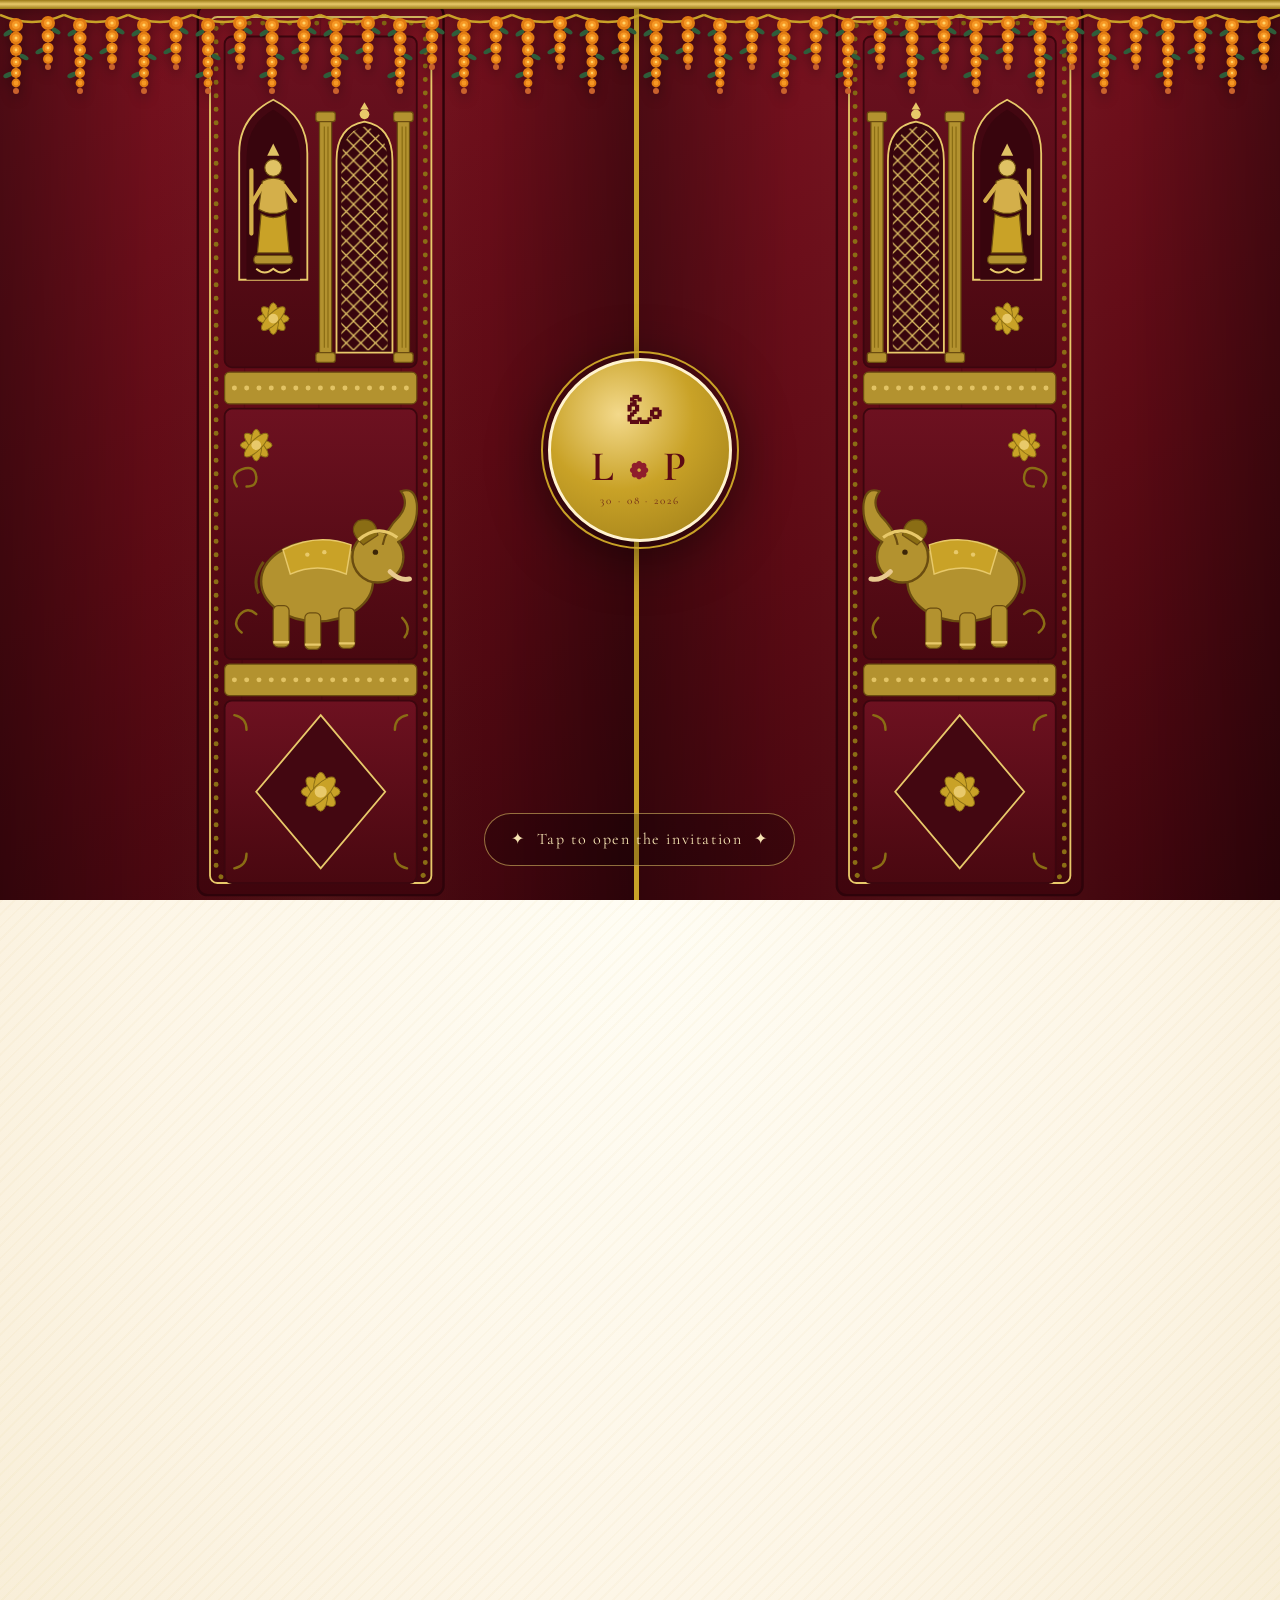
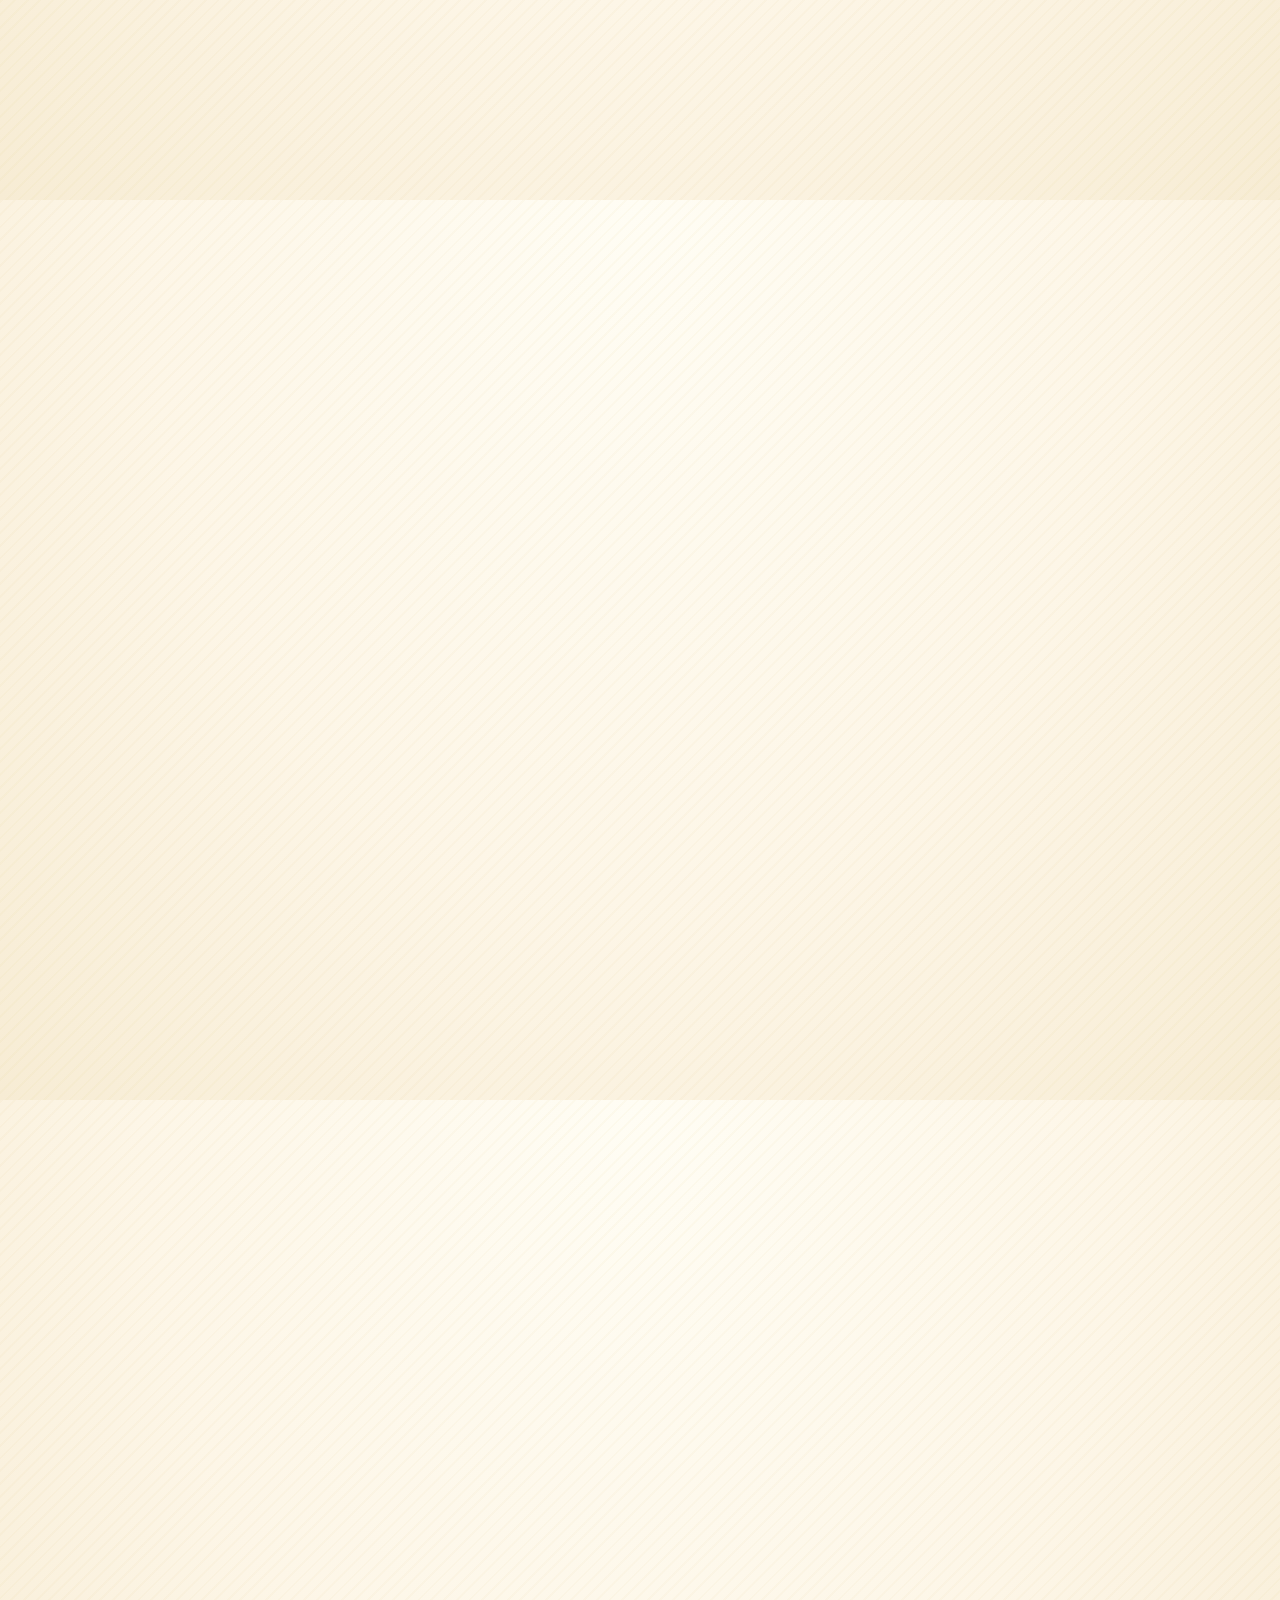
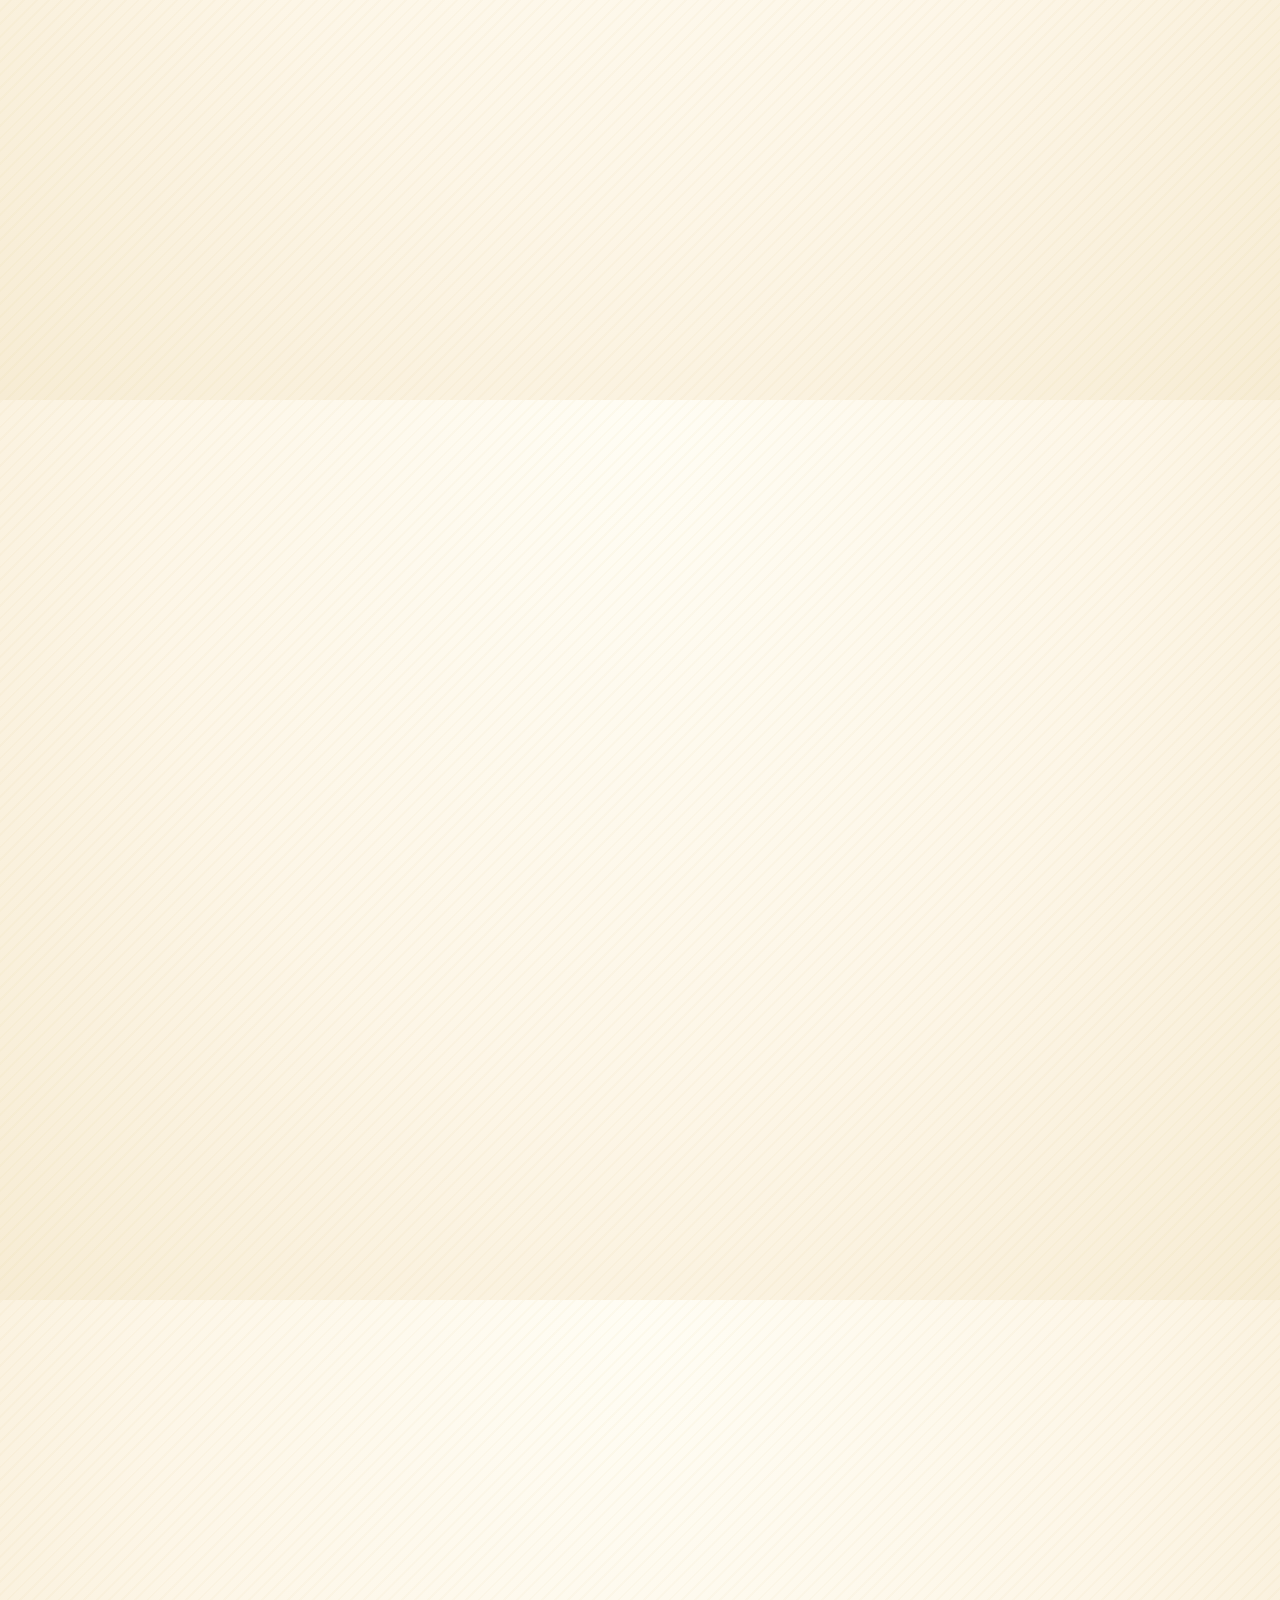
==== commit 2eed15f5: "Maroon door theme with gold-relief carvings; remove arch overlay lines Co-Authored-By: Claude Fable " ====
--- a/index.html
+++ b/index.html
@@ -29,7 +29,7 @@
   <link rel="preconnect" href="https://fonts.gstatic.com" crossorigin>
   <link href="https://fonts.googleapis.com/css2?family=Cormorant+Garamond:ital,wght@0,400;0,500;0,600;0,700;1,400&family=Great+Vibes&display=swap" rel="stylesheet">
 
-  <link rel="stylesheet" href="style.css?v=4">
+  <link rel="stylesheet" href="style.css?v=5">
 </head>
 <body class="locked">
 
@@ -37,44 +37,44 @@
   <svg width="0" height="0" style="position:absolute" aria-hidden="true">
     <defs>
       <linearGradient id="wood" x1="0" y1="0" x2="0" y2="1">
-        <stop offset="0" stop-color="#c49145"/>
-        <stop offset=".55" stop-color="#9c6b28"/>
-        <stop offset="1" stop-color="#7a4d1a"/>
+        <stop offset="0" stop-color="#7a1220"/>
+        <stop offset=".55" stop-color="#5c0a14"/>
+        <stop offset="1" stop-color="#3f050d"/>
       </linearGradient>
       <linearGradient id="woodPanel" x1="0" y1="0" x2="0" y2="1">
-        <stop offset="0" stop-color="#aa7830"/>
-        <stop offset="1" stop-color="#7f5220"/>
+        <stop offset="0" stop-color="#6d1120"/>
+        <stop offset="1" stop-color="#490810"/>
       </linearGradient>
       <pattern id="lattice" width="12" height="12" patternUnits="userSpaceOnUse">
-        <path d="M0 0 L12 12 M12 0 L0 12" stroke="#c49145" stroke-width="1"/>
+        <path d="M0 0 L12 12 M12 0 L0 12" stroke="#e0c264" stroke-width="1"/>
       </pattern>
       <g id="leafArt">
         <!-- door plate + frames -->
-        <rect x="4" y="4" width="202" height="732" rx="8" fill="url(#wood)" stroke="#5a3610" stroke-width="2"/>
-        <path d="M40 20 q6 180 -2 700 M105 15 q-5 200 3 710 M170 22 q4 190 -3 700" stroke="#6e4416" stroke-width="1" fill="none" opacity=".22"/>
-        <rect x="14" y="14" width="182" height="712" rx="6" fill="none" stroke="#e0b365" stroke-width="1.5"/>
-        <rect x="19" y="19" width="172" height="702" rx="5" fill="none" stroke="#7a4d1a" stroke-width="4" stroke-dasharray="0.1 11" stroke-linecap="round"/>
+        <rect x="4" y="4" width="202" height="732" rx="8" fill="url(#wood)" stroke="#2e030a" stroke-width="2"/>
+        <path d="M40 20 q6 180 -2 700 M105 15 q-5 200 3 710 M170 22 q4 190 -3 700" stroke="#2e030a" stroke-width="1" fill="none" opacity=".22"/>
+        <rect x="14" y="14" width="182" height="712" rx="6" fill="none" stroke="#e8c96a" stroke-width="1.5"/>
+        <rect x="19" y="19" width="172" height="702" rx="5" fill="none" stroke="#8a6d14" stroke-width="4" stroke-dasharray="0.1 11" stroke-linecap="round"/>
 
         <!-- ===== TOP PANEL: deity niche + pillars + jaali window ===== -->
-        <rect x="26" y="30" width="158" height="272" rx="6" fill="url(#woodPanel)" stroke="#6e4416" stroke-width="1.5"/>
-        <path d="M38 230 V126 Q38 96 66 82 Q94 96 94 126 V230 Z" fill="#7a4d1a" stroke="#e0b365" stroke-width="1.5"/>
-        <path d="M44 230 V130 Q44 102 66 90 Q88 102 88 130 V230 Z" fill="#6e4416"/>
-        <path d="M66 118 l5 10 h-10 z" fill="#c49145"/>
-        <circle cx="66" cy="138" r="7" fill="#c49145" stroke="#5a3610"/>
-        <path d="M57 149 Q66 144 75 149 L78 172 Q66 179 54 172 Z" fill="#b8873c" stroke="#5a3610"/>
-        <path d="M57 153 L48 168 M48 140 V192" stroke="#b8873c" stroke-width="3.5" fill="none" stroke-linecap="round"/>
-        <path d="M75 153 L84 165" stroke="#b8873c" stroke-width="3.5" stroke-linecap="round"/>
-        <path d="M56 176 L53 208 H79 L76 176 Q66 182 56 176 Z" fill="#a06b28" stroke="#5a3610"/>
-        <rect x="50" y="210" width="32" height="7" rx="3" fill="#7a4d1a" stroke="#5a3610"/>
-        <path d="M52 221 q7 6 14 0 q7 6 14 0" stroke="#e0b365" stroke-width="1.5" fill="none"/>
+        <rect x="26" y="30" width="158" height="272" rx="6" fill="url(#woodPanel)" stroke="#3c060e" stroke-width="1.5"/>
+        <path d="M38 230 V126 Q38 96 66 82 Q94 96 94 126 V230 Z" fill="#430711" stroke="#e8c96a" stroke-width="1.5"/>
+        <path d="M44 230 V130 Q44 102 66 90 Q88 102 88 130 V230 Z" fill="#38050d"/>
+        <path d="M66 118 l5 10 h-10 z" fill="#e0c264"/>
+        <circle cx="66" cy="138" r="7" fill="#e0c264" stroke="#6b4d10"/>
+        <path d="M57 149 Q66 144 75 149 L78 172 Q66 179 54 172 Z" fill="#d4af4a" stroke="#6b4d10"/>
+        <path d="M57 153 L48 168 M48 140 V192" stroke="#d4af4a" stroke-width="3.5" fill="none" stroke-linecap="round"/>
+        <path d="M75 153 L84 165" stroke="#d4af4a" stroke-width="3.5" stroke-linecap="round"/>
+        <path d="M56 176 L53 208 H79 L76 176 Q66 182 56 176 Z" fill="#c9a227" stroke="#6b4d10"/>
+        <rect x="50" y="210" width="32" height="7" rx="3" fill="#b3922f" stroke="#6b4d10"/>
+        <path d="M52 221 q7 6 14 0 q7 6 14 0" stroke="#e8c96a" stroke-width="1.5" fill="none"/>
         <g transform="translate(66 262)">
-          <ellipse rx="13" ry="4.5" fill="#a06b28" stroke="#6e4416" stroke-width=".8"/>
-          <ellipse rx="13" ry="4.5" fill="#a06b28" stroke="#6e4416" stroke-width=".8" transform="rotate(45)"/>
-          <ellipse rx="13" ry="4.5" fill="#a06b28" stroke="#6e4416" stroke-width=".8" transform="rotate(90)"/>
-          <ellipse rx="13" ry="4.5" fill="#a06b28" stroke="#6e4416" stroke-width=".8" transform="rotate(135)"/>
-          <circle r="4" fill="#e0b365"/>
+          <ellipse rx="13" ry="4.5" fill="#c9a227" stroke="#8a6d14" stroke-width=".8"/>
+          <ellipse rx="13" ry="4.5" fill="#c9a227" stroke="#8a6d14" stroke-width=".8" transform="rotate(45)"/>
+          <ellipse rx="13" ry="4.5" fill="#c9a227" stroke="#8a6d14" stroke-width=".8" transform="rotate(90)"/>
+          <ellipse rx="13" ry="4.5" fill="#c9a227" stroke="#8a6d14" stroke-width=".8" transform="rotate(135)"/>
+          <circle r="4" fill="#e8c96a"/>
         </g>
-        <g fill="#8a5a22" stroke="#5a3610">
+        <g fill="#b3922f" stroke="#6b4d10">
           <rect x="101" y="92" width="16" height="8" rx="2"/>
           <rect x="104" y="100" width="10" height="190"/>
           <rect x="101" y="290" width="16" height="8" rx="2"/>
@@ -82,57 +82,57 @@
           <rect x="168" y="100" width="10" height="190"/>
           <rect x="165" y="290" width="16" height="8" rx="2"/>
         </g>
-        <path d="M108 104 V286 M111 104 V286 M172 104 V286 M175 104 V286" stroke="#6e4416" stroke-width="1"/>
-        <path d="M118 290 V132 Q118 104 141 100 Q164 104 164 132 V290 Z" fill="#5a3610" stroke="#e0b365" stroke-width="1.5"/>
+        <path d="M108 104 V286 M111 104 V286 M172 104 V286 M175 104 V286" stroke="#8a6d14" stroke-width="1"/>
+        <path d="M118 290 V132 Q118 104 141 100 Q164 104 164 132 V290 Z" fill="#38050d" stroke="#e8c96a" stroke-width="1.5"/>
         <path d="M122 288 V134 Q122 108 141 104 Q160 108 160 134 V288 Z" fill="url(#lattice)"/>
-        <circle cx="141" cy="94" r="4" fill="#e0b365"/>
-        <path d="M141 84 l3.5 6 h-7 z" fill="#e0b365"/>
+        <circle cx="141" cy="94" r="4" fill="#e8c96a"/>
+        <path d="M141 84 l3.5 6 h-7 z" fill="#e8c96a"/>
 
         <!-- rail -->
-        <rect x="26" y="306" width="158" height="26" rx="4" fill="#8a5a22" stroke="#5a3610"/>
-        <line x1="34" y1="319" x2="176" y2="319" stroke="#e0b365" stroke-width="4" stroke-dasharray="0.1 10" stroke-linecap="round" opacity=".9"/>
+        <rect x="26" y="306" width="158" height="26" rx="4" fill="#b3922f" stroke="#6b4d10"/>
+        <line x1="34" y1="319" x2="176" y2="319" stroke="#e8c96a" stroke-width="4" stroke-dasharray="0.1 10" stroke-linecap="round" opacity=".9"/>
 
         <!-- ===== MIDDLE PANEL: elephant with raised trunk + rosette + vines ===== -->
-        <rect x="26" y="336" width="158" height="206" rx="6" fill="url(#woodPanel)" stroke="#6e4416" stroke-width="1.5"/>
+        <rect x="26" y="336" width="158" height="206" rx="6" fill="url(#woodPanel)" stroke="#3c060e" stroke-width="1.5"/>
         <g transform="translate(52 366)">
-          <ellipse rx="13" ry="4.5" fill="#a06b28" stroke="#6e4416" stroke-width=".8"/>
-          <ellipse rx="13" ry="4.5" fill="#a06b28" stroke="#6e4416" stroke-width=".8" transform="rotate(45)"/>
-          <ellipse rx="13" ry="4.5" fill="#a06b28" stroke="#6e4416" stroke-width=".8" transform="rotate(90)"/>
-          <ellipse rx="13" ry="4.5" fill="#a06b28" stroke="#6e4416" stroke-width=".8" transform="rotate(135)"/>
-          <circle r="4" fill="#e0b365"/>
+          <ellipse rx="13" ry="4.5" fill="#c9a227" stroke="#8a6d14" stroke-width=".8"/>
+          <ellipse rx="13" ry="4.5" fill="#c9a227" stroke="#8a6d14" stroke-width=".8" transform="rotate(45)"/>
+          <ellipse rx="13" ry="4.5" fill="#c9a227" stroke="#8a6d14" stroke-width=".8" transform="rotate(90)"/>
+          <ellipse rx="13" ry="4.5" fill="#c9a227" stroke="#8a6d14" stroke-width=".8" transform="rotate(135)"/>
+          <circle r="4" fill="#e8c96a"/>
         </g>
-        <path d="M36 400 q-6 -10 4 -14 q11 -4 12 6 q1 8 -8 8 M40 520 q-8 -6 -2 -14 q7 -8 14 -1 M172 508 q8 8 2 16" stroke="#6e4416" stroke-width="2" fill="none" stroke-linecap="round"/>
-        <path d="M58 462 q-10 14 -4 26" stroke="#5a3610" stroke-width="2.5" fill="none"/>
-        <ellipse cx="102" cy="478" rx="46" ry="33" fill="#8a5a22" stroke="#5a3610" stroke-width="2"/>
-        <rect x="66" y="498" width="13" height="34" rx="4" fill="#8a5a22" stroke="#5a3610"/>
-        <rect x="92" y="504" width="13" height="30" rx="4" fill="#8a5a22" stroke="#5a3610"/>
-        <rect x="120" y="500" width="13" height="33" rx="4" fill="#8a5a22" stroke="#5a3610"/>
-        <path d="M66 528 h13 M92 530 h13 M120 529 h13" stroke="#e0b365" stroke-width="2"/>
-        <circle cx="152" cy="458" r="21" fill="#8a5a22" stroke="#5a3610" stroke-width="2"/>
-        <path d="M140 448 Q126 436 136 428 Q150 424 152 440 Z" fill="#7a4d1a" stroke="#5a3610"/>
-        <path d="M168 446 Q186 436 184 414 Q182 400 171 404 Q178 414 170 424 Q158 436 156 448" fill="#8a5a22" stroke="#5a3610" stroke-width="1.8"/>
+        <path d="M36 400 q-6 -10 4 -14 q11 -4 12 6 q1 8 -8 8 M40 520 q-8 -6 -2 -14 q7 -8 14 -1 M172 508 q8 8 2 16" stroke="#8a6d14" stroke-width="2" fill="none" stroke-linecap="round"/>
+        <path d="M58 462 q-10 14 -4 26" stroke="#6b4d10" stroke-width="2.5" fill="none"/>
+        <ellipse cx="102" cy="478" rx="46" ry="33" fill="#b3922f" stroke="#6b4d10" stroke-width="2"/>
+        <rect x="66" y="498" width="13" height="34" rx="4" fill="#b3922f" stroke="#6b4d10"/>
+        <rect x="92" y="504" width="13" height="30" rx="4" fill="#b3922f" stroke="#6b4d10"/>
+        <rect x="120" y="500" width="13" height="33" rx="4" fill="#b3922f" stroke="#6b4d10"/>
+        <path d="M66 528 h13 M92 530 h13 M120 529 h13" stroke="#e8c96a" stroke-width="2"/>
+        <circle cx="152" cy="458" r="21" fill="#b3922f" stroke="#6b4d10" stroke-width="2"/>
+        <path d="M140 448 Q126 436 136 428 Q150 424 152 440 Z" fill="#8a6d14" stroke="#6b4d10"/>
+        <path d="M168 446 Q186 436 184 414 Q182 400 171 404 Q178 414 170 424 Q158 436 156 448" fill="#b3922f" stroke="#6b4d10" stroke-width="1.8"/>
         <path d="M162 470 q8 8 16 6" stroke="#e8c98f" stroke-width="4" fill="none" stroke-linecap="round"/>
         <circle cx="150" cy="454" r="2.2" fill="#3c2508"/>
-        <path d="M74 452 Q102 438 130 448 L126 472 Q102 462 80 472 Z" fill="#a06b28" stroke="#e0b365" stroke-width="1.2"/>
-        <circle cx="94" cy="456" r="1.8" fill="#e0b365"/>
-        <circle cx="108" cy="454" r="1.8" fill="#e0b365"/>
-        <path d="M136 444 Q152 430 168 442" stroke="#e0b365" stroke-width="2.5" fill="none"/>
+        <path d="M74 452 Q102 438 130 448 L126 472 Q102 462 80 472 Z" fill="#c9a227" stroke="#e8c96a" stroke-width="1.2"/>
+        <circle cx="94" cy="456" r="1.8" fill="#e8c96a"/>
+        <circle cx="108" cy="454" r="1.8" fill="#e8c96a"/>
+        <path d="M136 444 Q152 430 168 442" stroke="#e8c96a" stroke-width="2.5" fill="none"/>
 
         <!-- rail -->
-        <rect x="26" y="546" width="158" height="26" rx="4" fill="#8a5a22" stroke="#5a3610"/>
-        <line x1="34" y1="559" x2="176" y2="559" stroke="#e0b365" stroke-width="4" stroke-dasharray="0.1 10" stroke-linecap="round" opacity=".9"/>
+        <rect x="26" y="546" width="158" height="26" rx="4" fill="#b3922f" stroke="#6b4d10"/>
+        <line x1="34" y1="559" x2="176" y2="559" stroke="#e8c96a" stroke-width="4" stroke-dasharray="0.1 10" stroke-linecap="round" opacity=".9"/>
 
         <!-- ===== BOTTOM PANEL: diamond floral medallion ===== -->
-        <rect x="26" y="576" width="158" height="150" rx="6" fill="url(#woodPanel)" stroke="#6e4416" stroke-width="1.5"/>
-        <path d="M105 588 L158 651 L105 714 L52 651 Z" fill="#7a4d1a" stroke="#e0b365" stroke-width="1.5"/>
+        <rect x="26" y="576" width="158" height="150" rx="6" fill="url(#woodPanel)" stroke="#3c060e" stroke-width="1.5"/>
+        <path d="M105 588 L158 651 L105 714 L52 651 Z" fill="#430711" stroke="#e8c96a" stroke-width="1.5"/>
         <g transform="translate(105 651)">
-          <ellipse rx="16" ry="6" fill="#a06b28" stroke="#6e4416" stroke-width=".8"/>
-          <ellipse rx="16" ry="6" fill="#a06b28" stroke="#6e4416" stroke-width=".8" transform="rotate(45)"/>
-          <ellipse rx="16" ry="6" fill="#a06b28" stroke="#6e4416" stroke-width=".8" transform="rotate(90)"/>
-          <ellipse rx="16" ry="6" fill="#a06b28" stroke="#6e4416" stroke-width=".8" transform="rotate(135)"/>
-          <circle r="5" fill="#e0b365"/>
+          <ellipse rx="16" ry="6" fill="#c9a227" stroke="#8a6d14" stroke-width=".8"/>
+          <ellipse rx="16" ry="6" fill="#c9a227" stroke="#8a6d14" stroke-width=".8" transform="rotate(45)"/>
+          <ellipse rx="16" ry="6" fill="#c9a227" stroke="#8a6d14" stroke-width=".8" transform="rotate(90)"/>
+          <ellipse rx="16" ry="6" fill="#c9a227" stroke="#8a6d14" stroke-width=".8" transform="rotate(135)"/>
+          <circle r="5" fill="#e8c96a"/>
         </g>
-        <path d="M34 588 q10 2 10 12 M176 588 q-10 2 -10 12 M34 714 q10 -2 10 -12 M176 714 q-10 -2 -10 -12" stroke="#6e4416" stroke-width="2" fill="none" stroke-linecap="round"/>
+        <path d="M34 588 q10 2 10 12 M176 588 q-10 2 -10 12 M34 714 q10 -2 10 -12 M176 714 q-10 -2 -10 -12" stroke="#8a6d14" stroke-width="2" fill="none" stroke-linecap="round"/>
       </g>
     </defs>
   </svg>
@@ -149,7 +149,6 @@
     <div class="door door-right" aria-hidden="true"><svg class="leaf" viewBox="0 0 210 740" preserveAspectRatio="xMidYMax meet"><use href="#leafArt"/></svg></div>
     <div class="light-beam" aria-hidden="true"></div>
     <div class="cover-toranam" aria-hidden="true"></div>
-    <div class="cover-arch" aria-hidden="true"></div>
 
     <div class="seal" aria-hidden="true">
       <div class="seal-ring">
@@ -325,6 +324,6 @@
 
   </main>
 
-  <script src="script.js?v=4"></script>
+  <script src="script.js?v=5"></script>
 </body>
 </html>
--- a/style.css
+++ b/style.css
@@ -85,7 +85,7 @@
   position: absolute; top: 0; bottom: 0; width: 50.5%;
   background:
     linear-gradient(90deg, rgba(0,0,0,.35), transparent 24%, rgba(255,225,150,.06) 50%, transparent 76%, rgba(0,0,0,.35)),
-    linear-gradient(180deg, #b8873c, #96662a 55%, #7a4d1a);
+    linear-gradient(160deg, var(--maroon-2), var(--maroon) 55%, #3f050d);
   transition: transform 2.6s cubic-bezier(.77,0,.18,1) .3s;
   z-index: 2;
   will-change: transform;
@@ -125,22 +125,6 @@
   0%   { opacity: 0; transform: scaleX(.2); }
   30%  { opacity: 1; transform: scaleX(8); }
   100% { opacity: 0; transform: scaleX(70); }
-}
-
-/* golden doorway arch framing both door leaves */
-.cover-arch {
-  position: absolute; inset: 98px 8px 8px; z-index: 3; pointer-events: none;
-  border: 2px solid rgba(246,228,179,.55);
-  border-bottom: none;
-  border-top-left-radius: 50% 9%;
-  border-top-right-radius: 50% 9%;
-}
-.cover-arch::before {
-  content: ""; position: absolute; inset: 6px 6px 0;
-  border: 1px solid rgba(201,162,39,.4);
-  border-bottom: none;
-  border-top-left-radius: 50% 9%;
-  border-top-right-radius: 50% 9%;
 }
 
 #cover.opening .door-left  { transform: rotateY(-108deg); }
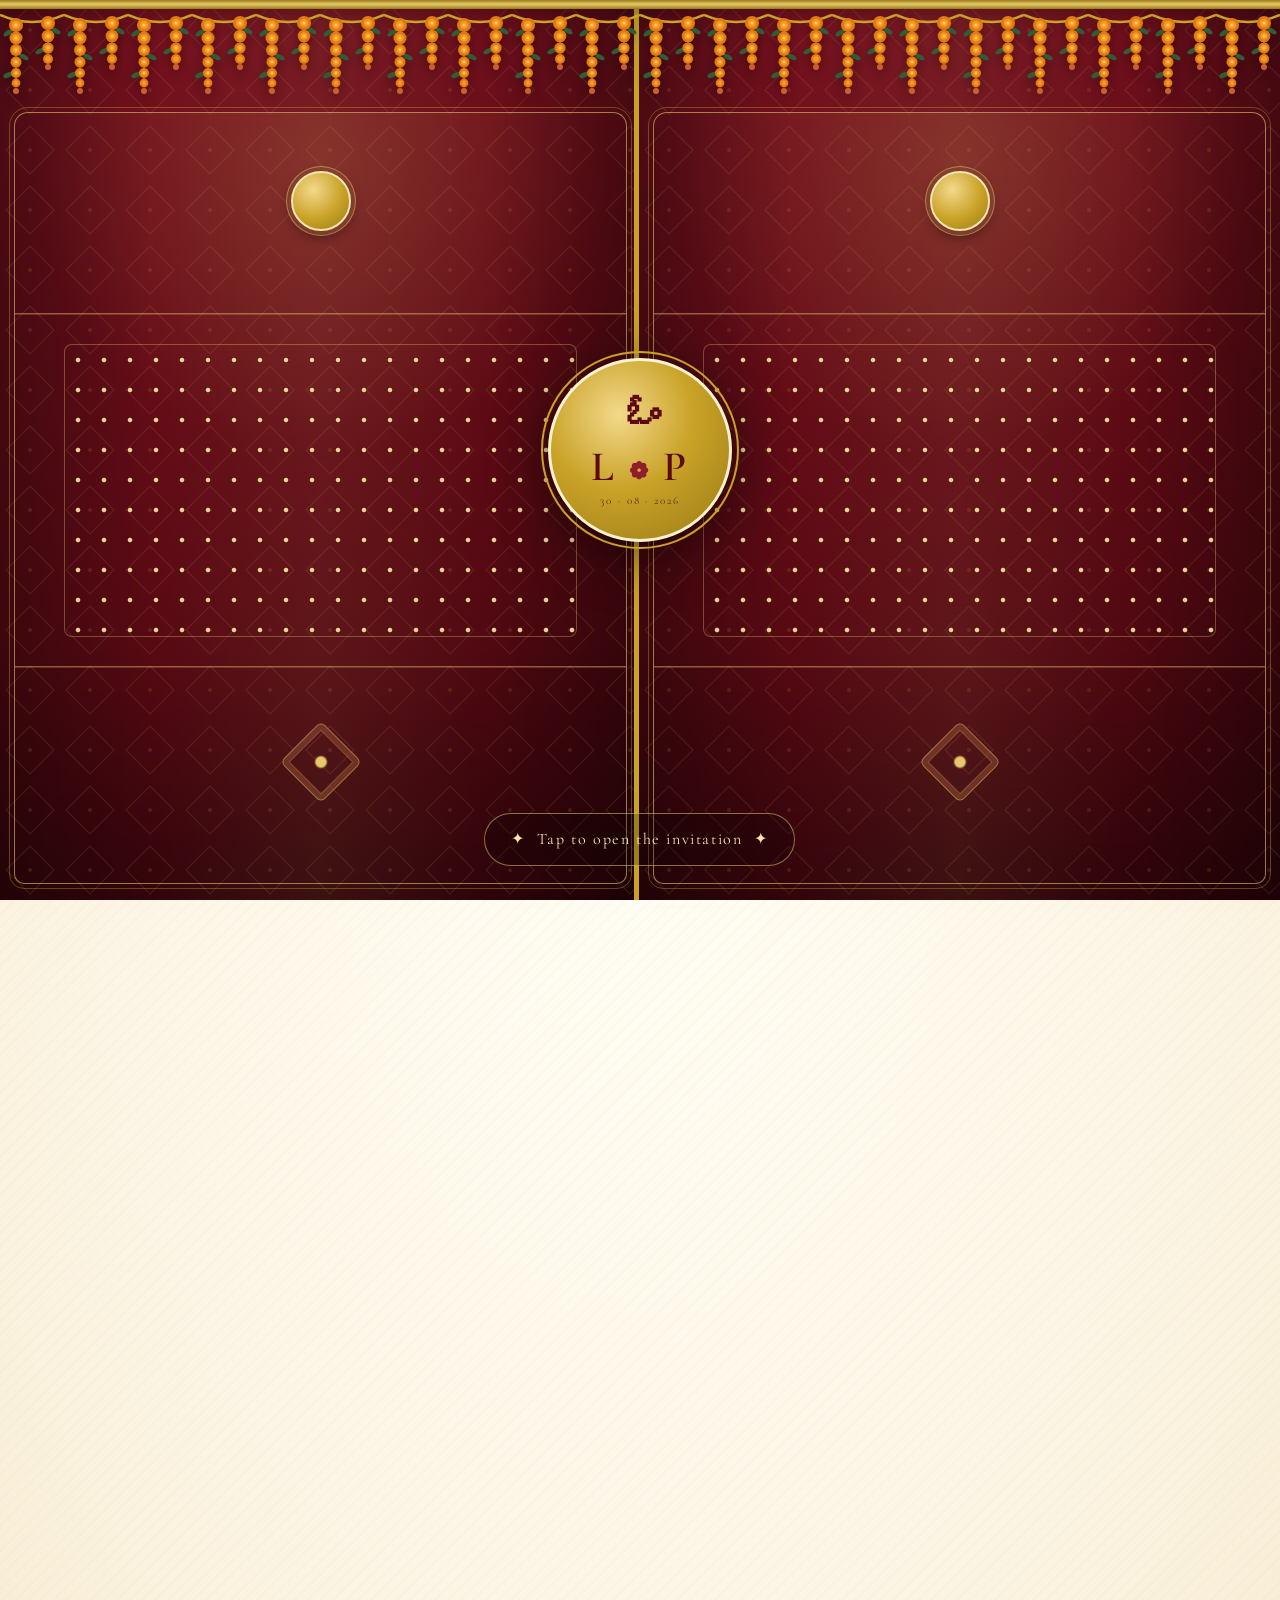
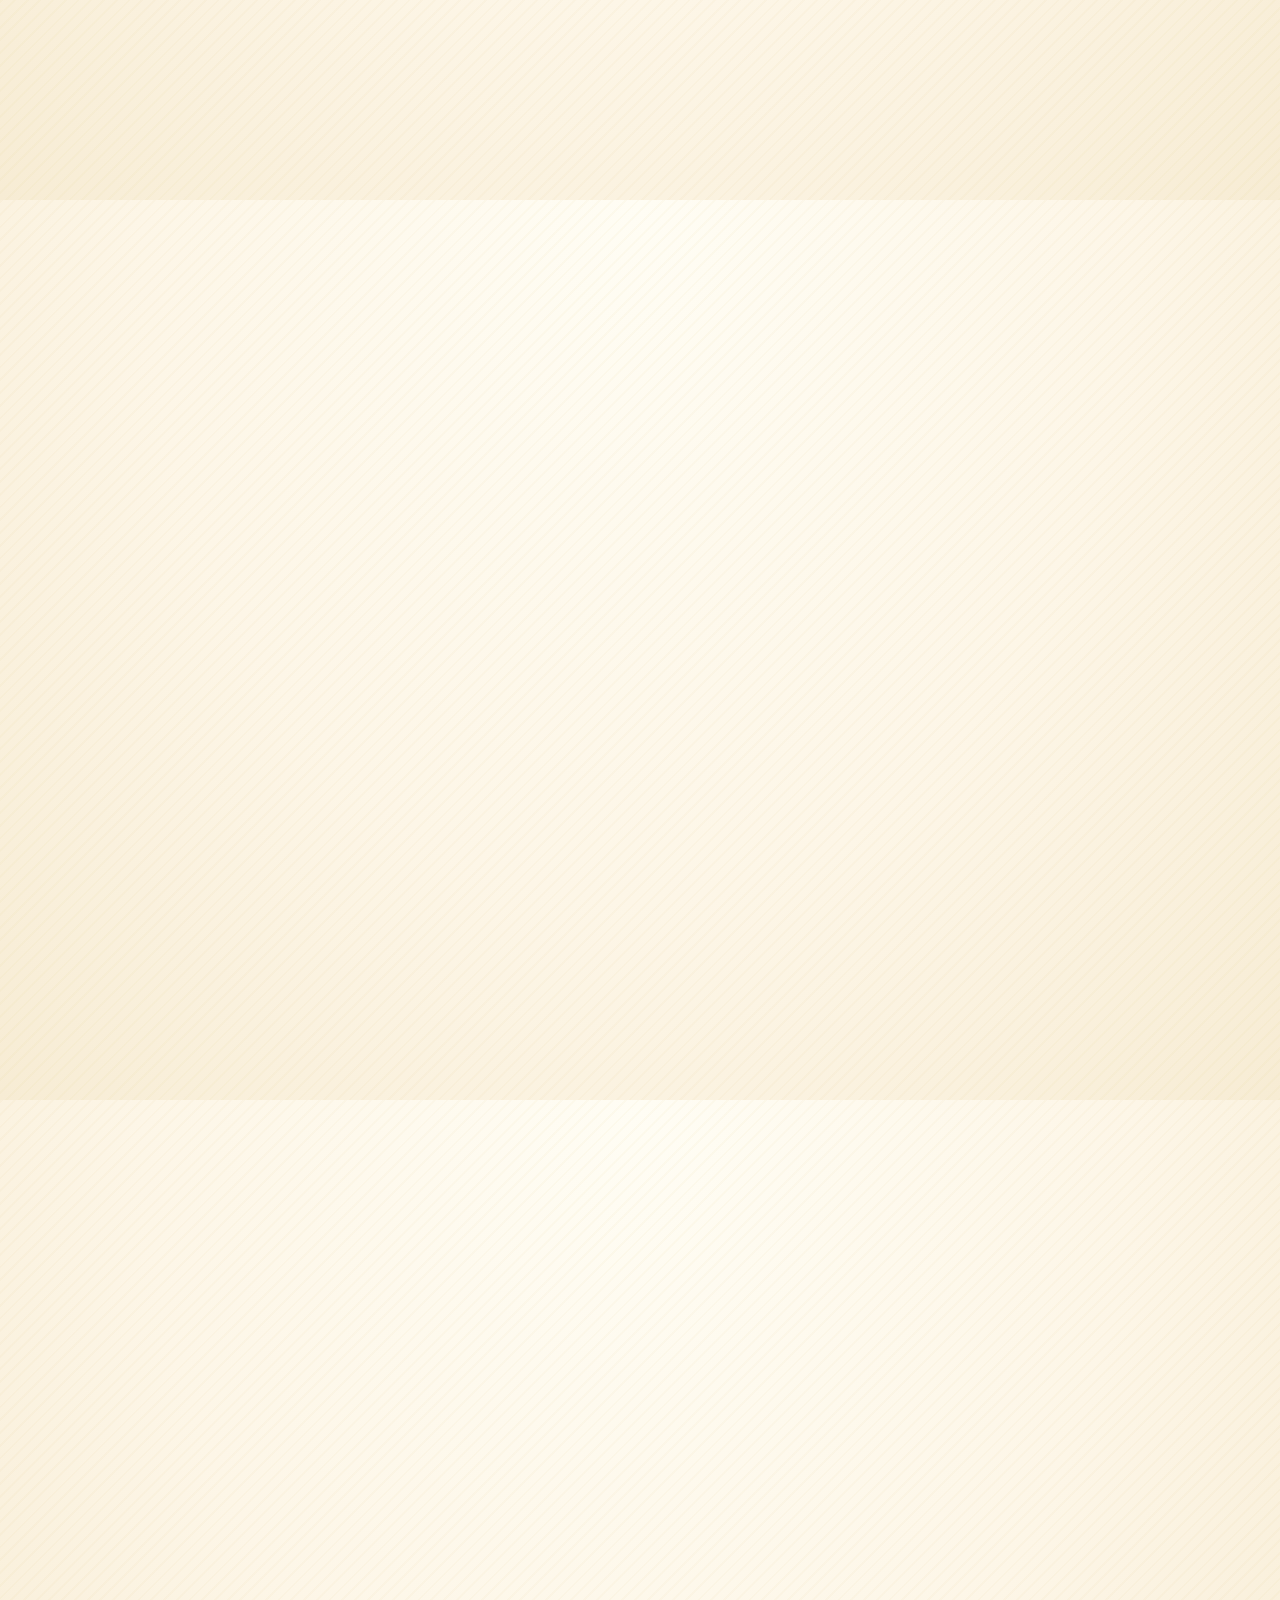
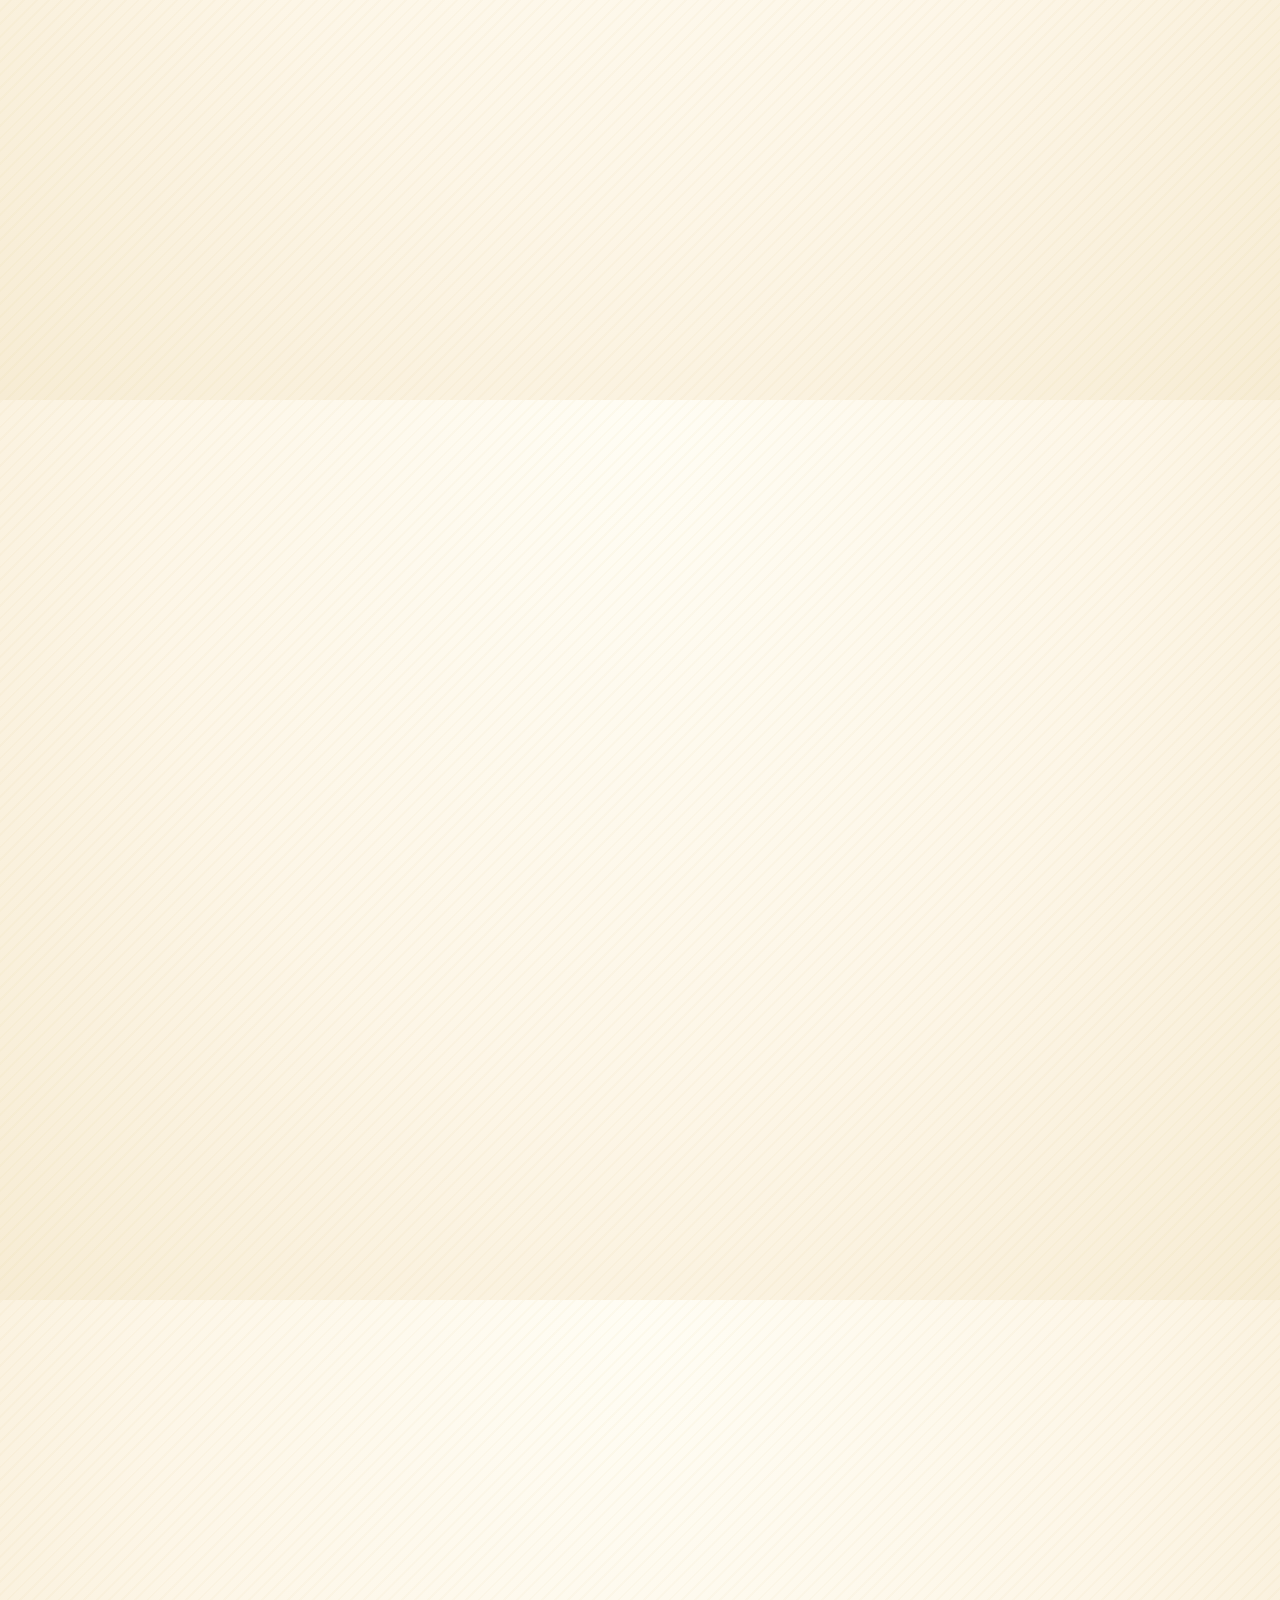
==== commit bd4e070d: "Cover: v2 royal studded doors, full-leaf panels, no arch lines, current cinematic opening Co-Authore" ====
--- a/index.html
+++ b/index.html
@@ -29,113 +29,10 @@
   <link rel="preconnect" href="https://fonts.gstatic.com" crossorigin>
   <link href="https://fonts.googleapis.com/css2?family=Cormorant+Garamond:ital,wght@0,400;0,500;0,600;0,700;1,400&family=Great+Vibes&display=swap" rel="stylesheet">
 
-  <link rel="stylesheet" href="style.css?v=5">
+  <link rel="stylesheet" href="style.css?v=7">
 </head>
 <body class="locked">
 
-  <!-- shared carved-door artwork (one leaf; right door mirrors it) -->
-  <svg width="0" height="0" style="position:absolute" aria-hidden="true">
-    <defs>
-      <linearGradient id="wood" x1="0" y1="0" x2="0" y2="1">
-        <stop offset="0" stop-color="#7a1220"/>
-        <stop offset=".55" stop-color="#5c0a14"/>
-        <stop offset="1" stop-color="#3f050d"/>
-      </linearGradient>
-      <linearGradient id="woodPanel" x1="0" y1="0" x2="0" y2="1">
-        <stop offset="0" stop-color="#6d1120"/>
-        <stop offset="1" stop-color="#490810"/>
-      </linearGradient>
-      <pattern id="lattice" width="12" height="12" patternUnits="userSpaceOnUse">
-        <path d="M0 0 L12 12 M12 0 L0 12" stroke="#e0c264" stroke-width="1"/>
-      </pattern>
-      <g id="leafArt">
-        <!-- door plate + frames -->
-        <rect x="4" y="4" width="202" height="732" rx="8" fill="url(#wood)" stroke="#2e030a" stroke-width="2"/>
-        <path d="M40 20 q6 180 -2 700 M105 15 q-5 200 3 710 M170 22 q4 190 -3 700" stroke="#2e030a" stroke-width="1" fill="none" opacity=".22"/>
-        <rect x="14" y="14" width="182" height="712" rx="6" fill="none" stroke="#e8c96a" stroke-width="1.5"/>
-        <rect x="19" y="19" width="172" height="702" rx="5" fill="none" stroke="#8a6d14" stroke-width="4" stroke-dasharray="0.1 11" stroke-linecap="round"/>
-
-        <!-- ===== TOP PANEL: deity niche + pillars + jaali window ===== -->
-        <rect x="26" y="30" width="158" height="272" rx="6" fill="url(#woodPanel)" stroke="#3c060e" stroke-width="1.5"/>
-        <path d="M38 230 V126 Q38 96 66 82 Q94 96 94 126 V230 Z" fill="#430711" stroke="#e8c96a" stroke-width="1.5"/>
-        <path d="M44 230 V130 Q44 102 66 90 Q88 102 88 130 V230 Z" fill="#38050d"/>
-        <path d="M66 118 l5 10 h-10 z" fill="#e0c264"/>
-        <circle cx="66" cy="138" r="7" fill="#e0c264" stroke="#6b4d10"/>
-        <path d="M57 149 Q66 144 75 149 L78 172 Q66 179 54 172 Z" fill="#d4af4a" stroke="#6b4d10"/>
-        <path d="M57 153 L48 168 M48 140 V192" stroke="#d4af4a" stroke-width="3.5" fill="none" stroke-linecap="round"/>
-        <path d="M75 153 L84 165" stroke="#d4af4a" stroke-width="3.5" stroke-linecap="round"/>
-        <path d="M56 176 L53 208 H79 L76 176 Q66 182 56 176 Z" fill="#c9a227" stroke="#6b4d10"/>
-        <rect x="50" y="210" width="32" height="7" rx="3" fill="#b3922f" stroke="#6b4d10"/>
-        <path d="M52 221 q7 6 14 0 q7 6 14 0" stroke="#e8c96a" stroke-width="1.5" fill="none"/>
-        <g transform="translate(66 262)">
-          <ellipse rx="13" ry="4.5" fill="#c9a227" stroke="#8a6d14" stroke-width=".8"/>
-          <ellipse rx="13" ry="4.5" fill="#c9a227" stroke="#8a6d14" stroke-width=".8" transform="rotate(45)"/>
-          <ellipse rx="13" ry="4.5" fill="#c9a227" stroke="#8a6d14" stroke-width=".8" transform="rotate(90)"/>
-          <ellipse rx="13" ry="4.5" fill="#c9a227" stroke="#8a6d14" stroke-width=".8" transform="rotate(135)"/>
-          <circle r="4" fill="#e8c96a"/>
-        </g>
-        <g fill="#b3922f" stroke="#6b4d10">
-          <rect x="101" y="92" width="16" height="8" rx="2"/>
-          <rect x="104" y="100" width="10" height="190"/>
-          <rect x="101" y="290" width="16" height="8" rx="2"/>
-          <rect x="165" y="92" width="16" height="8" rx="2"/>
-          <rect x="168" y="100" width="10" height="190"/>
-          <rect x="165" y="290" width="16" height="8" rx="2"/>
-        </g>
-        <path d="M108 104 V286 M111 104 V286 M172 104 V286 M175 104 V286" stroke="#8a6d14" stroke-width="1"/>
-        <path d="M118 290 V132 Q118 104 141 100 Q164 104 164 132 V290 Z" fill="#38050d" stroke="#e8c96a" stroke-width="1.5"/>
-        <path d="M122 288 V134 Q122 108 141 104 Q160 108 160 134 V288 Z" fill="url(#lattice)"/>
-        <circle cx="141" cy="94" r="4" fill="#e8c96a"/>
-        <path d="M141 84 l3.5 6 h-7 z" fill="#e8c96a"/>
-
-        <!-- rail -->
-        <rect x="26" y="306" width="158" height="26" rx="4" fill="#b3922f" stroke="#6b4d10"/>
-        <line x1="34" y1="319" x2="176" y2="319" stroke="#e8c96a" stroke-width="4" stroke-dasharray="0.1 10" stroke-linecap="round" opacity=".9"/>
-
-        <!-- ===== MIDDLE PANEL: elephant with raised trunk + rosette + vines ===== -->
-        <rect x="26" y="336" width="158" height="206" rx="6" fill="url(#woodPanel)" stroke="#3c060e" stroke-width="1.5"/>
-        <g transform="translate(52 366)">
-          <ellipse rx="13" ry="4.5" fill="#c9a227" stroke="#8a6d14" stroke-width=".8"/>
-          <ellipse rx="13" ry="4.5" fill="#c9a227" stroke="#8a6d14" stroke-width=".8" transform="rotate(45)"/>
-          <ellipse rx="13" ry="4.5" fill="#c9a227" stroke="#8a6d14" stroke-width=".8" transform="rotate(90)"/>
-          <ellipse rx="13" ry="4.5" fill="#c9a227" stroke="#8a6d14" stroke-width=".8" transform="rotate(135)"/>
-          <circle r="4" fill="#e8c96a"/>
-        </g>
-        <path d="M36 400 q-6 -10 4 -14 q11 -4 12 6 q1 8 -8 8 M40 520 q-8 -6 -2 -14 q7 -8 14 -1 M172 508 q8 8 2 16" stroke="#8a6d14" stroke-width="2" fill="none" stroke-linecap="round"/>
-        <path d="M58 462 q-10 14 -4 26" stroke="#6b4d10" stroke-width="2.5" fill="none"/>
-        <ellipse cx="102" cy="478" rx="46" ry="33" fill="#b3922f" stroke="#6b4d10" stroke-width="2"/>
-        <rect x="66" y="498" width="13" height="34" rx="4" fill="#b3922f" stroke="#6b4d10"/>
-        <rect x="92" y="504" width="13" height="30" rx="4" fill="#b3922f" stroke="#6b4d10"/>
-        <rect x="120" y="500" width="13" height="33" rx="4" fill="#b3922f" stroke="#6b4d10"/>
-        <path d="M66 528 h13 M92 530 h13 M120 529 h13" stroke="#e8c96a" stroke-width="2"/>
-        <circle cx="152" cy="458" r="21" fill="#b3922f" stroke="#6b4d10" stroke-width="2"/>
-        <path d="M140 448 Q126 436 136 428 Q150 424 152 440 Z" fill="#8a6d14" stroke="#6b4d10"/>
-        <path d="M168 446 Q186 436 184 414 Q182 400 171 404 Q178 414 170 424 Q158 436 156 448" fill="#b3922f" stroke="#6b4d10" stroke-width="1.8"/>
-        <path d="M162 470 q8 8 16 6" stroke="#e8c98f" stroke-width="4" fill="none" stroke-linecap="round"/>
-        <circle cx="150" cy="454" r="2.2" fill="#3c2508"/>
-        <path d="M74 452 Q102 438 130 448 L126 472 Q102 462 80 472 Z" fill="#c9a227" stroke="#e8c96a" stroke-width="1.2"/>
-        <circle cx="94" cy="456" r="1.8" fill="#e8c96a"/>
-        <circle cx="108" cy="454" r="1.8" fill="#e8c96a"/>
-        <path d="M136 444 Q152 430 168 442" stroke="#e8c96a" stroke-width="2.5" fill="none"/>
-
-        <!-- rail -->
-        <rect x="26" y="546" width="158" height="26" rx="4" fill="#b3922f" stroke="#6b4d10"/>
-        <line x1="34" y1="559" x2="176" y2="559" stroke="#e8c96a" stroke-width="4" stroke-dasharray="0.1 10" stroke-linecap="round" opacity=".9"/>
-
-        <!-- ===== BOTTOM PANEL: diamond floral medallion ===== -->
-        <rect x="26" y="576" width="158" height="150" rx="6" fill="url(#woodPanel)" stroke="#3c060e" stroke-width="1.5"/>
-        <path d="M105 588 L158 651 L105 714 L52 651 Z" fill="#430711" stroke="#e8c96a" stroke-width="1.5"/>
-        <g transform="translate(105 651)">
-          <ellipse rx="16" ry="6" fill="#c9a227" stroke="#8a6d14" stroke-width=".8"/>
-          <ellipse rx="16" ry="6" fill="#c9a227" stroke="#8a6d14" stroke-width=".8" transform="rotate(45)"/>
-          <ellipse rx="16" ry="6" fill="#c9a227" stroke="#8a6d14" stroke-width=".8" transform="rotate(90)"/>
-          <ellipse rx="16" ry="6" fill="#c9a227" stroke="#8a6d14" stroke-width=".8" transform="rotate(135)"/>
-          <circle r="5" fill="#e8c96a"/>
-        </g>
-        <path d="M34 588 q10 2 10 12 M176 588 q-10 2 -10 12 M34 714 q10 -2 10 -12 M176 714 q-10 -2 -10 -12" stroke="#8a6d14" stroke-width="2" fill="none" stroke-linecap="round"/>
-      </g>
-    </defs>
-  </svg>
 
   <!-- thin double gold frame around the whole page, like a printed shubhalekha -->
   <div class="page-frame" aria-hidden="true"></div>
@@ -145,8 +42,8 @@
        ============================================================ -->
   <div id="cover" role="button" tabindex="0" aria-label="Open the invitation">
     <div class="cover-glow" aria-hidden="true"></div>
-    <div class="door door-left" aria-hidden="true"><svg class="leaf" viewBox="0 0 210 740" preserveAspectRatio="xMidYMax meet"><use href="#leafArt"/></svg></div>
-    <div class="door door-right" aria-hidden="true"><svg class="leaf" viewBox="0 0 210 740" preserveAspectRatio="xMidYMax meet"><use href="#leafArt"/></svg></div>
+    <div class="door door-left" aria-hidden="true"><span class="door-motif"><i class="door-gem"></i></span></div>
+    <div class="door door-right" aria-hidden="true"><span class="door-motif"><i class="door-gem"></i></span></div>
     <div class="light-beam" aria-hidden="true"></div>
     <div class="cover-toranam" aria-hidden="true"></div>
 
@@ -324,6 +221,6 @@
 
   </main>
 
-  <script src="script.js?v=5"></script>
+  <script src="script.js?v=6"></script>
 </body>
 </html>
--- a/style.css
+++ b/style.css
@@ -84,8 +84,11 @@
 .door {
   position: absolute; top: 0; bottom: 0; width: 50.5%;
   background:
+    url("data:image/svg+xml,%3Csvg xmlns='http://www.w3.org/2000/svg' width='60' height='60' viewBox='0 0 60 60'%3E%3Cpath d='M30 6 54 30 30 54 6 30Z' fill='none' stroke='%23e8c96a' stroke-opacity='.10' stroke-width='1.2'/%3E%3Ccircle cx='30' cy='30' r='2' fill='%23e8c96a' fill-opacity='.12'/%3E%3C/svg%3E"),
     linear-gradient(90deg, rgba(0,0,0,.35), transparent 24%, rgba(255,225,150,.06) 50%, transparent 76%, rgba(0,0,0,.35)),
+    linear-gradient(180deg, transparent 72%, rgba(0,0,0,.32)),
     linear-gradient(160deg, var(--maroon-2), var(--maroon) 55%, #3f050d);
+  background-size: 60px 60px, auto, auto, auto;
   transition: transform 2.6s cubic-bezier(.77,0,.18,1) .3s;
   z-index: 2;
   will-change: transform;
@@ -97,9 +100,52 @@
 .door-left  { left: 0;  transform-origin: left center;  border-right: 5px solid var(--gold); }
 .door-right { right: 0; transform-origin: right center; border-left: 5px solid var(--gold); }
 
-/* carved leaf artwork, anchored to the door bottom */
-.door .leaf { position: absolute; inset: 0; width: 100%; height: 100%; display: block; }
-.door-right .leaf { transform: scaleX(-1); }
+/* royal studded panel, filling the full door leaf */
+.door-motif {
+  position: absolute; inset: 112px 14px 16px;
+  border: 1.5px solid rgba(232,201,106,.6);
+  outline: 1px solid rgba(201,162,39,.4);
+  outline-offset: 4px;
+  border-radius: 14px 14px 10px 10px;
+  background-image:
+    radial-gradient(circle at 50% 7%, rgba(232,201,106,.15), transparent 38%),
+    linear-gradient(rgba(232,201,106,.45), rgba(232,201,106,.45)),
+    linear-gradient(rgba(232,201,106,.45), rgba(232,201,106,.45));
+  background-repeat: no-repeat;
+  background-size: auto, 100% 1.5px, 100% 1.5px;
+  background-position: 0 0, 0 26%, 0 72%;
+}
+/* lotus medallion boss in the top section */
+.door-motif::before {
+  content: ""; position: absolute; top: 7.5%; left: 50%; width: 56px; height: 56px;
+  transform: translateX(-50%);
+  border-radius: 50%;
+  background: radial-gradient(circle at 36% 30%, #f3d98b, var(--gold) 55%, #9a7a17);
+  border: 2px solid var(--gold-3);
+  box-shadow:
+    0 0 0 4px rgba(92,10,20,.55),
+    0 0 0 5px rgba(232,201,106,.55),
+    0 6px 14px rgba(0,0,0,.45);
+}
+/* middle band of brass bosses, like temple doors */
+.door-motif::after {
+  content: ""; position: absolute; left: 8%; right: 8%; top: 30%; bottom: 32%;
+  border: 1px solid rgba(232,201,106,.35);
+  border-radius: 8px;
+  background-image:
+    radial-gradient(circle at 13px 15px, rgba(246,228,179,.9) 0 1.9px, rgba(154,122,23,.9) 2.3px, rgba(60,6,12,.5) 2.8px, transparent 3.4px);
+  background-size: 26px 30px;
+}
+/* diamond rosette in the bottom section */
+.door-gem {
+  position: absolute; bottom: 12%; left: 50%; width: 58px; height: 58px;
+  transform: translateX(-50%) rotate(45deg);
+  border: 1.5px solid rgba(232,201,106,.55);
+  border-radius: 6px;
+  background:
+    radial-gradient(circle at 50% 50%, var(--gold-2) 0 5px, rgba(232,201,106,.3) 6px, transparent 7px);
+  box-shadow: inset 0 0 0 5px rgba(92,10,20,.45), inset 0 0 0 6px rgba(232,201,106,.35);
+}
 
 /* warm light washing over the leaves as they swing open */
 .door::before {
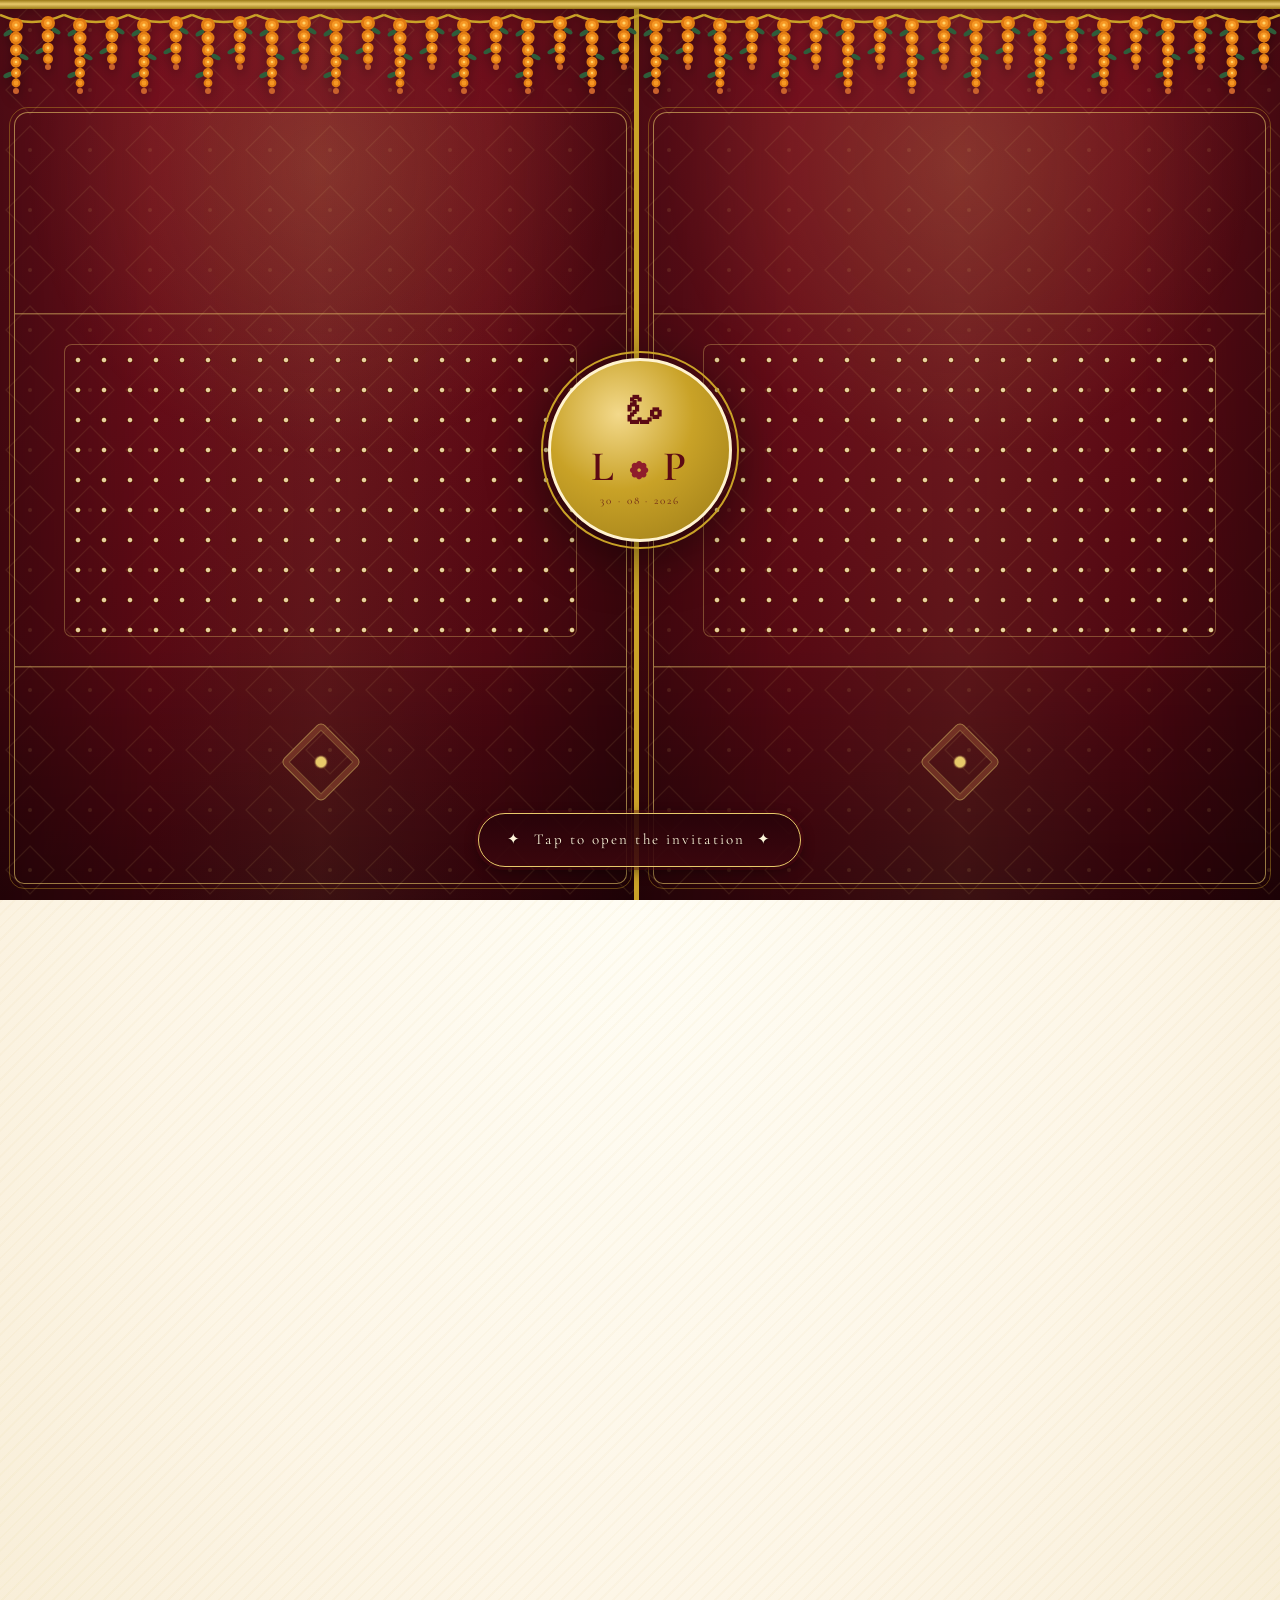
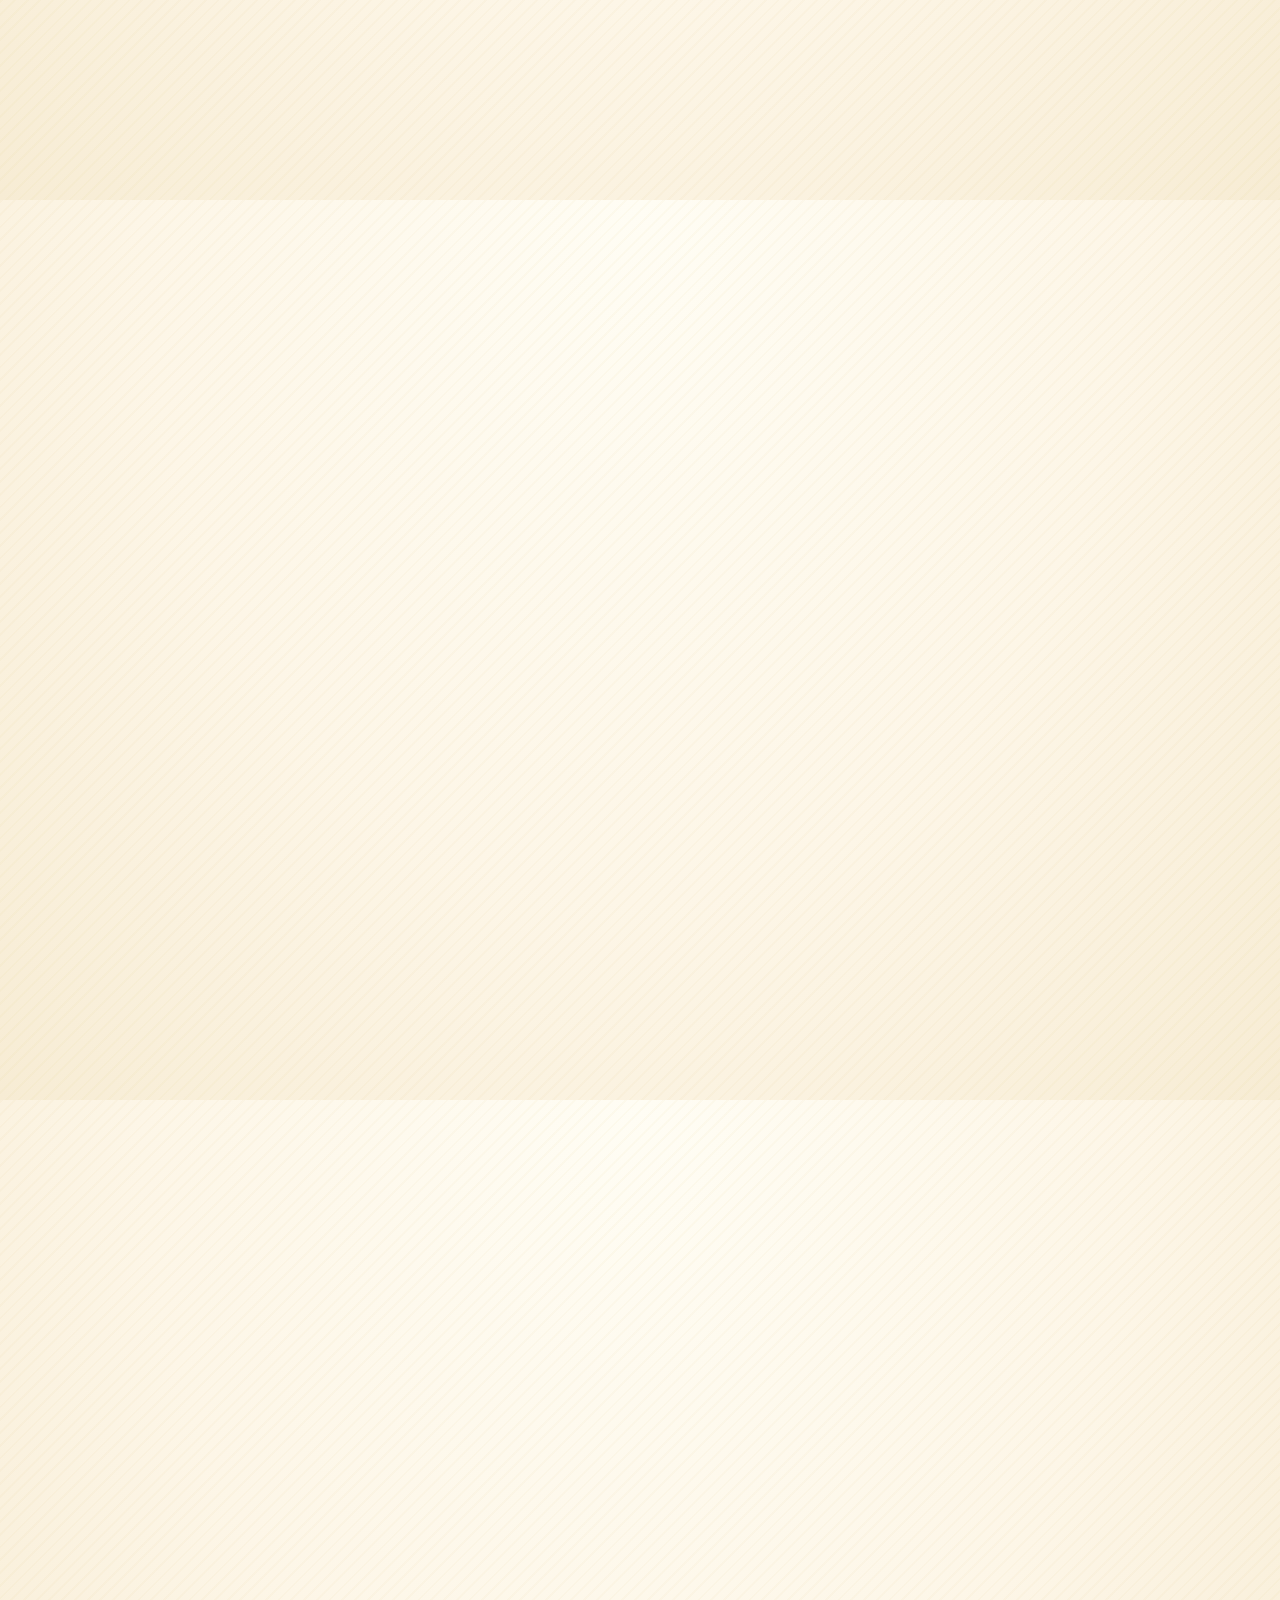
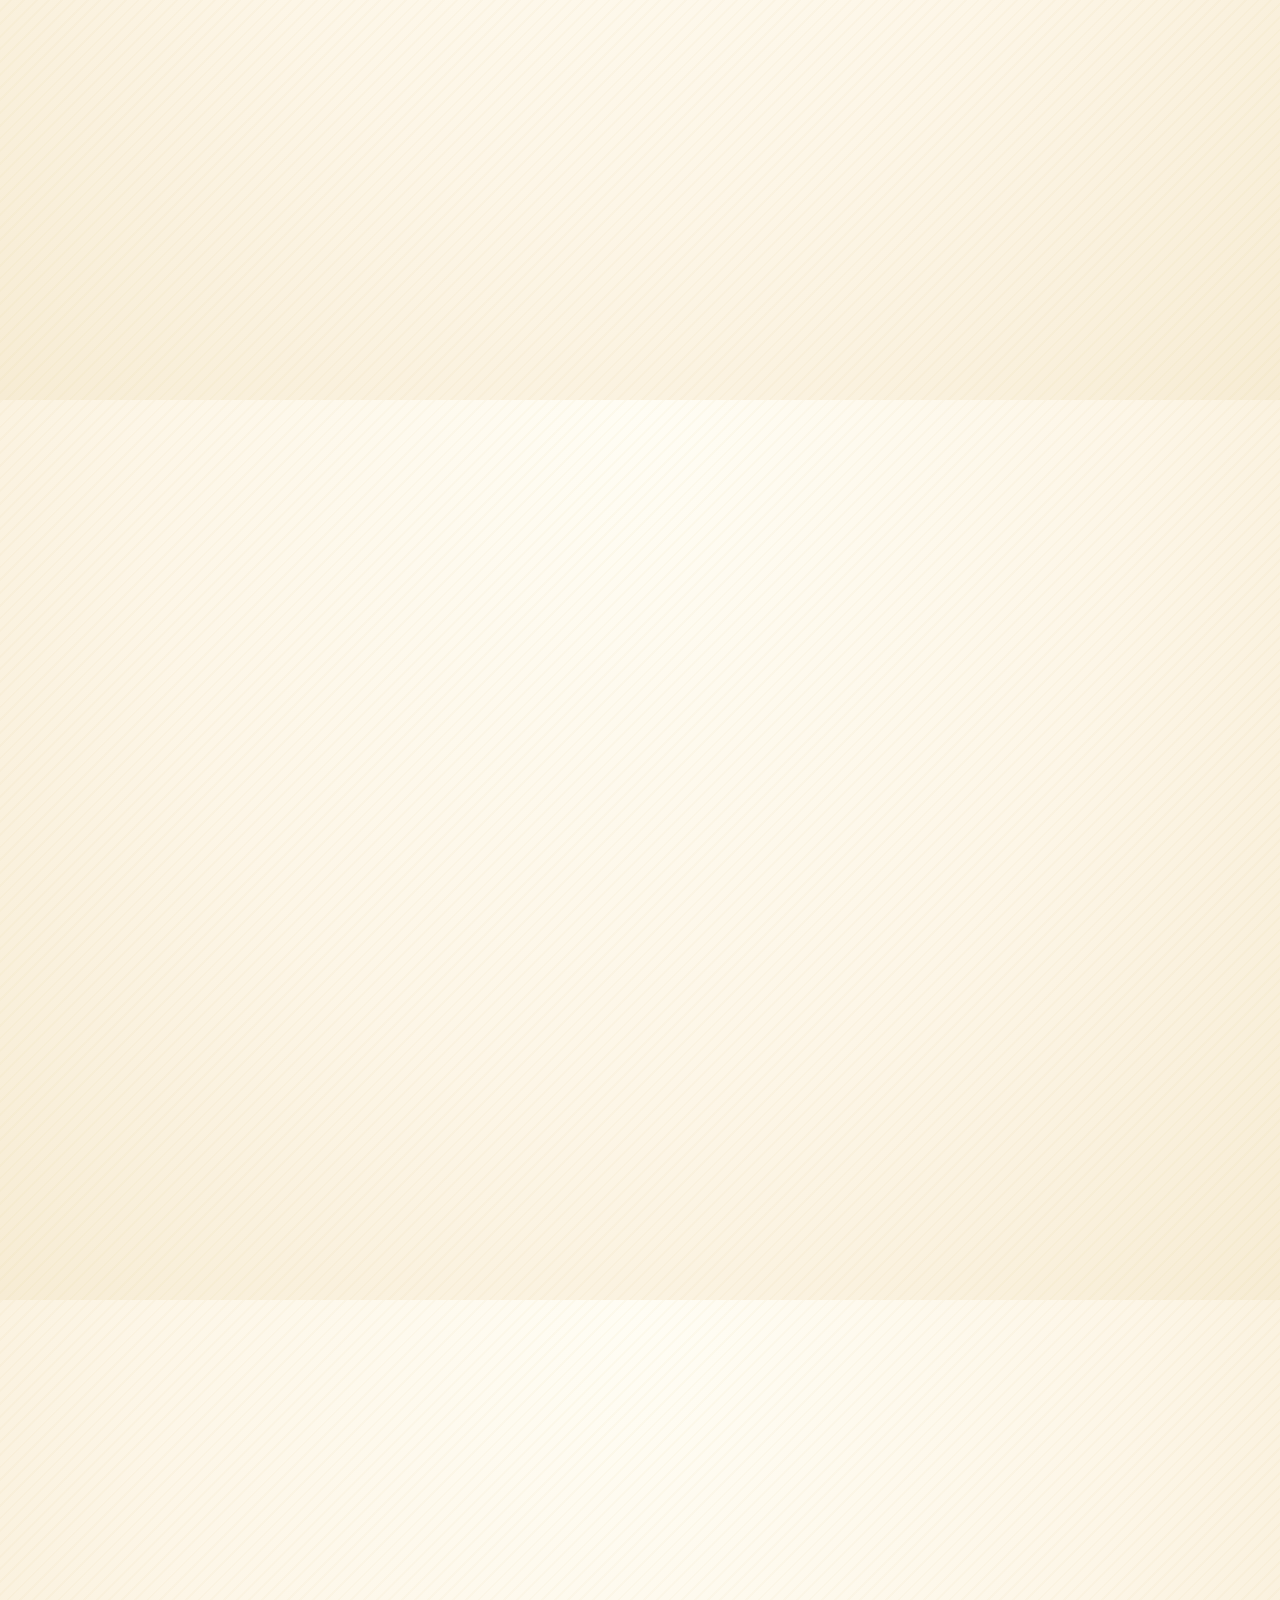
==== commit 15da0ad5: "Remove door medallion circles; legible elegant tap-to-open pill Co-Authored-By: Claude Fable 5 <nore" ====
--- a/index.html
+++ b/index.html
@@ -29,7 +29,7 @@
   <link rel="preconnect" href="https://fonts.gstatic.com" crossorigin>
   <link href="https://fonts.googleapis.com/css2?family=Cormorant+Garamond:ital,wght@0,400;0,500;0,600;0,700;1,400&family=Great+Vibes&display=swap" rel="stylesheet">
 
-  <link rel="stylesheet" href="style.css?v=7">
+  <link rel="stylesheet" href="style.css?v=8">
 </head>
 <body class="locked">
 
--- a/style.css
+++ b/style.css
@@ -115,18 +115,6 @@
   background-size: auto, 100% 1.5px, 100% 1.5px;
   background-position: 0 0, 0 26%, 0 72%;
 }
-/* lotus medallion boss in the top section */
-.door-motif::before {
-  content: ""; position: absolute; top: 7.5%; left: 50%; width: 56px; height: 56px;
-  transform: translateX(-50%);
-  border-radius: 50%;
-  background: radial-gradient(circle at 36% 30%, #f3d98b, var(--gold) 55%, #9a7a17);
-  border: 2px solid var(--gold-3);
-  box-shadow:
-    0 0 0 4px rgba(92,10,20,.55),
-    0 0 0 5px rgba(232,201,106,.55),
-    0 6px 14px rgba(0,0,0,.45);
-}
 /* middle band of brass bosses, like temple doors */
 .door-motif::after {
   content: ""; position: absolute; left: 8%; right: 8%; top: 30%; bottom: 32%;
@@ -229,21 +217,23 @@
 
 .tap-hint {
   position: absolute; bottom: max(34px, env(safe-area-inset-bottom, 0px) + 30px);
-  z-index: 5; text-align: center; color: var(--gold-3);
-  font-size: 16px; line-height: 1.7; letter-spacing: .1em;
+  z-index: 5; text-align: center; color: #fdf3d9;
+  font-size: 15px; line-height: 1.7; letter-spacing: .14em;
   padding: 0 20px;
+  text-shadow: 0 1px 2px rgba(0,0,0,.55);
 }
 .tap-pill {
   display: inline-block;
-  padding: 12px 26px;
-  border: 1px solid rgba(232,201,106,.55);
+  padding: 13px 28px;
+  border: 1px solid var(--gold-2);
   border-radius: 999px;
-  background: rgba(0,0,0,.22);
-  animation: tap-pulse 2.4s ease-in-out infinite;
+  background: linear-gradient(180deg, rgba(40,3,9,.9), rgba(60,7,14,.9));
+  box-shadow: 0 0 0 3px rgba(92,10,20,.35), 0 4px 14px rgba(0,0,0,.45);
+  animation: tap-pulse 2.6s ease-in-out infinite;
   will-change: transform, opacity;
 }
 @keyframes tap-pulse {
-  50% { opacity: .65; transform: scale(.97); }
+  50% { opacity: .82; transform: scale(.975); }
 }
 #cover.opening .tap-hint { opacity: 0; transition: opacity .4s; }
 
